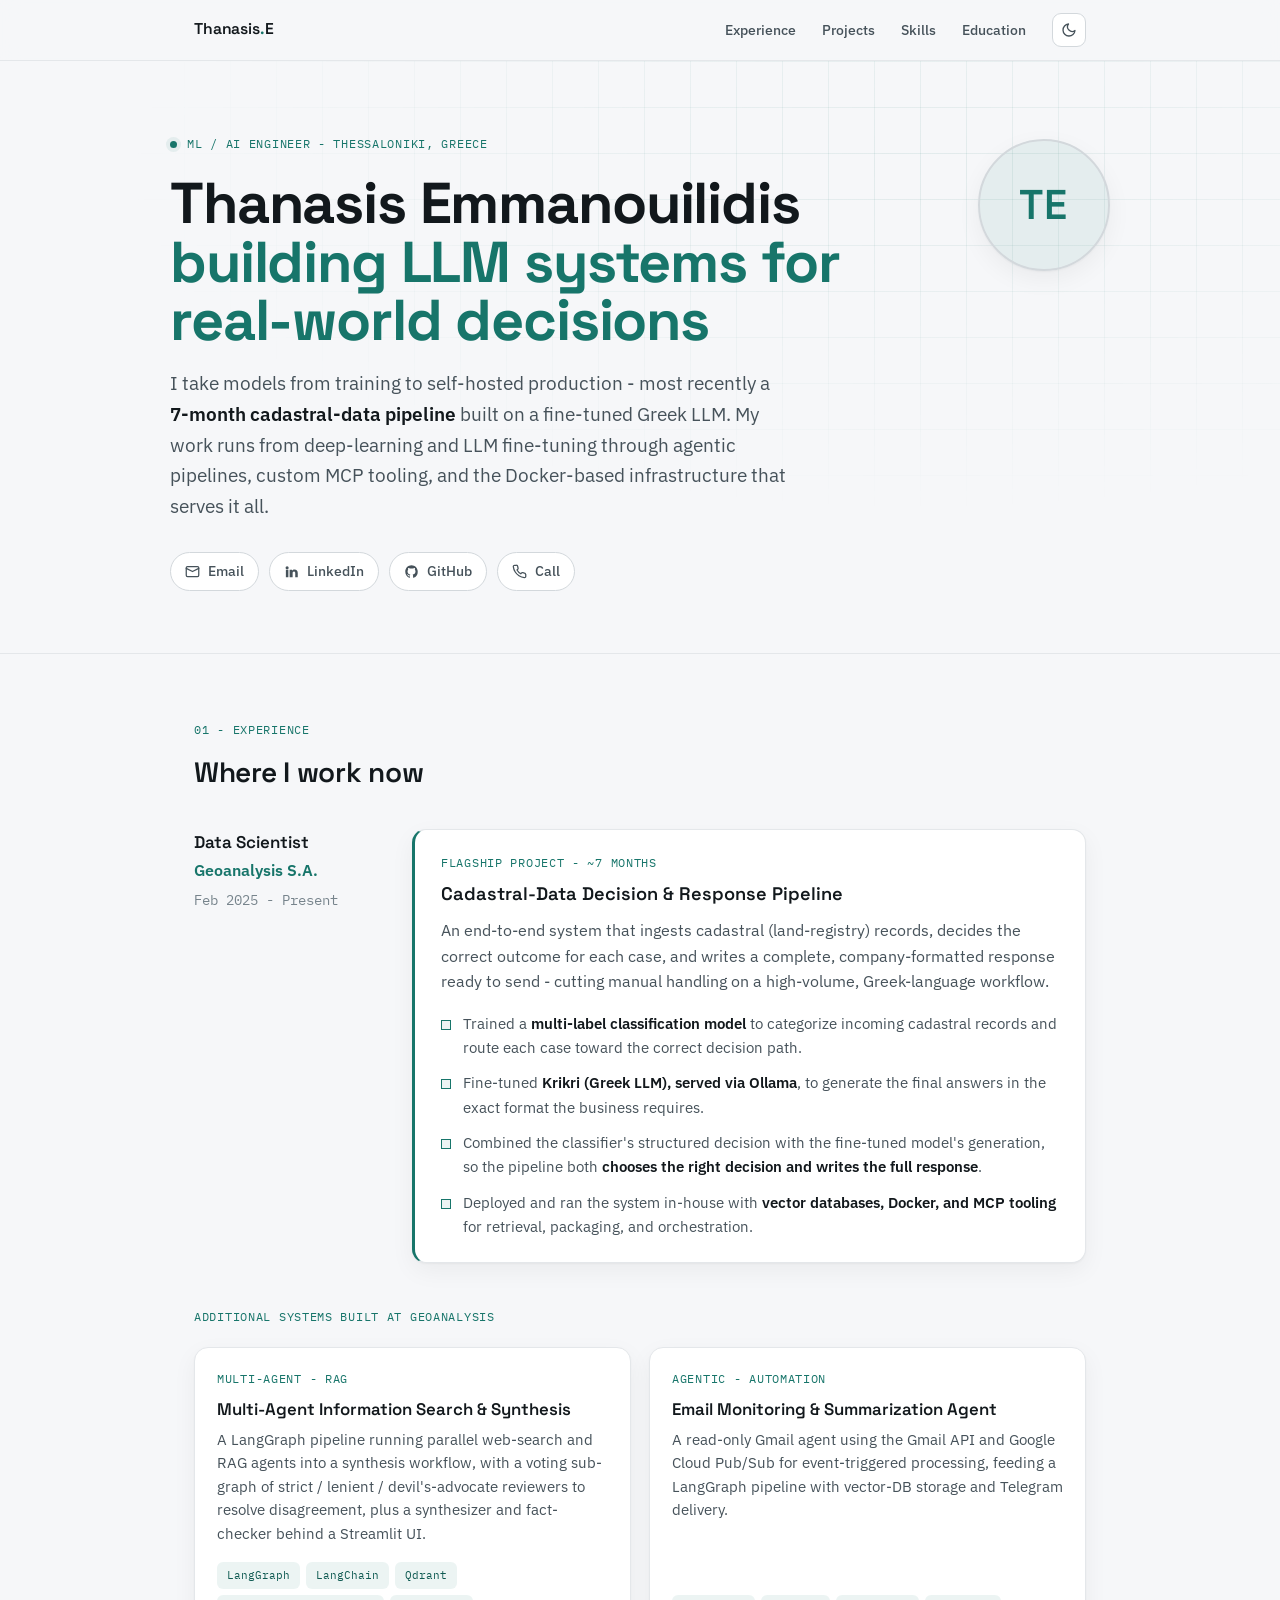
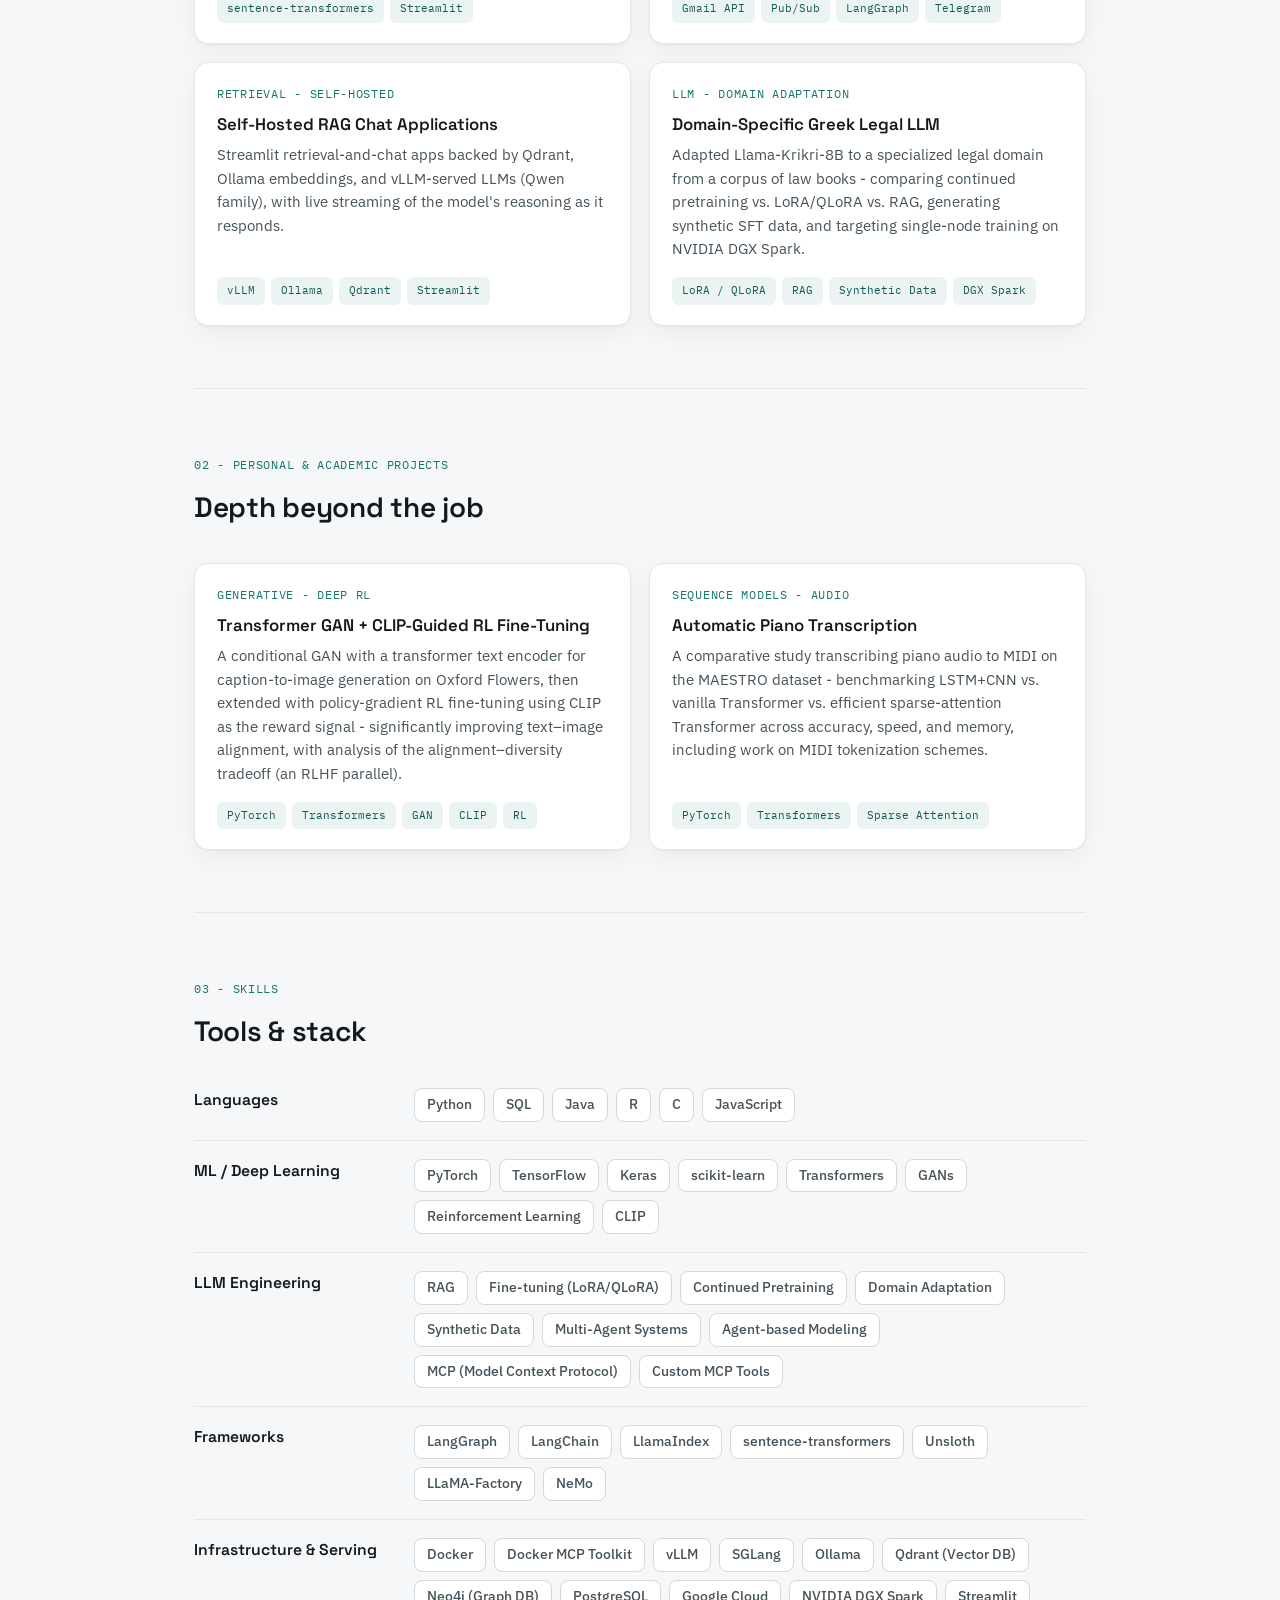
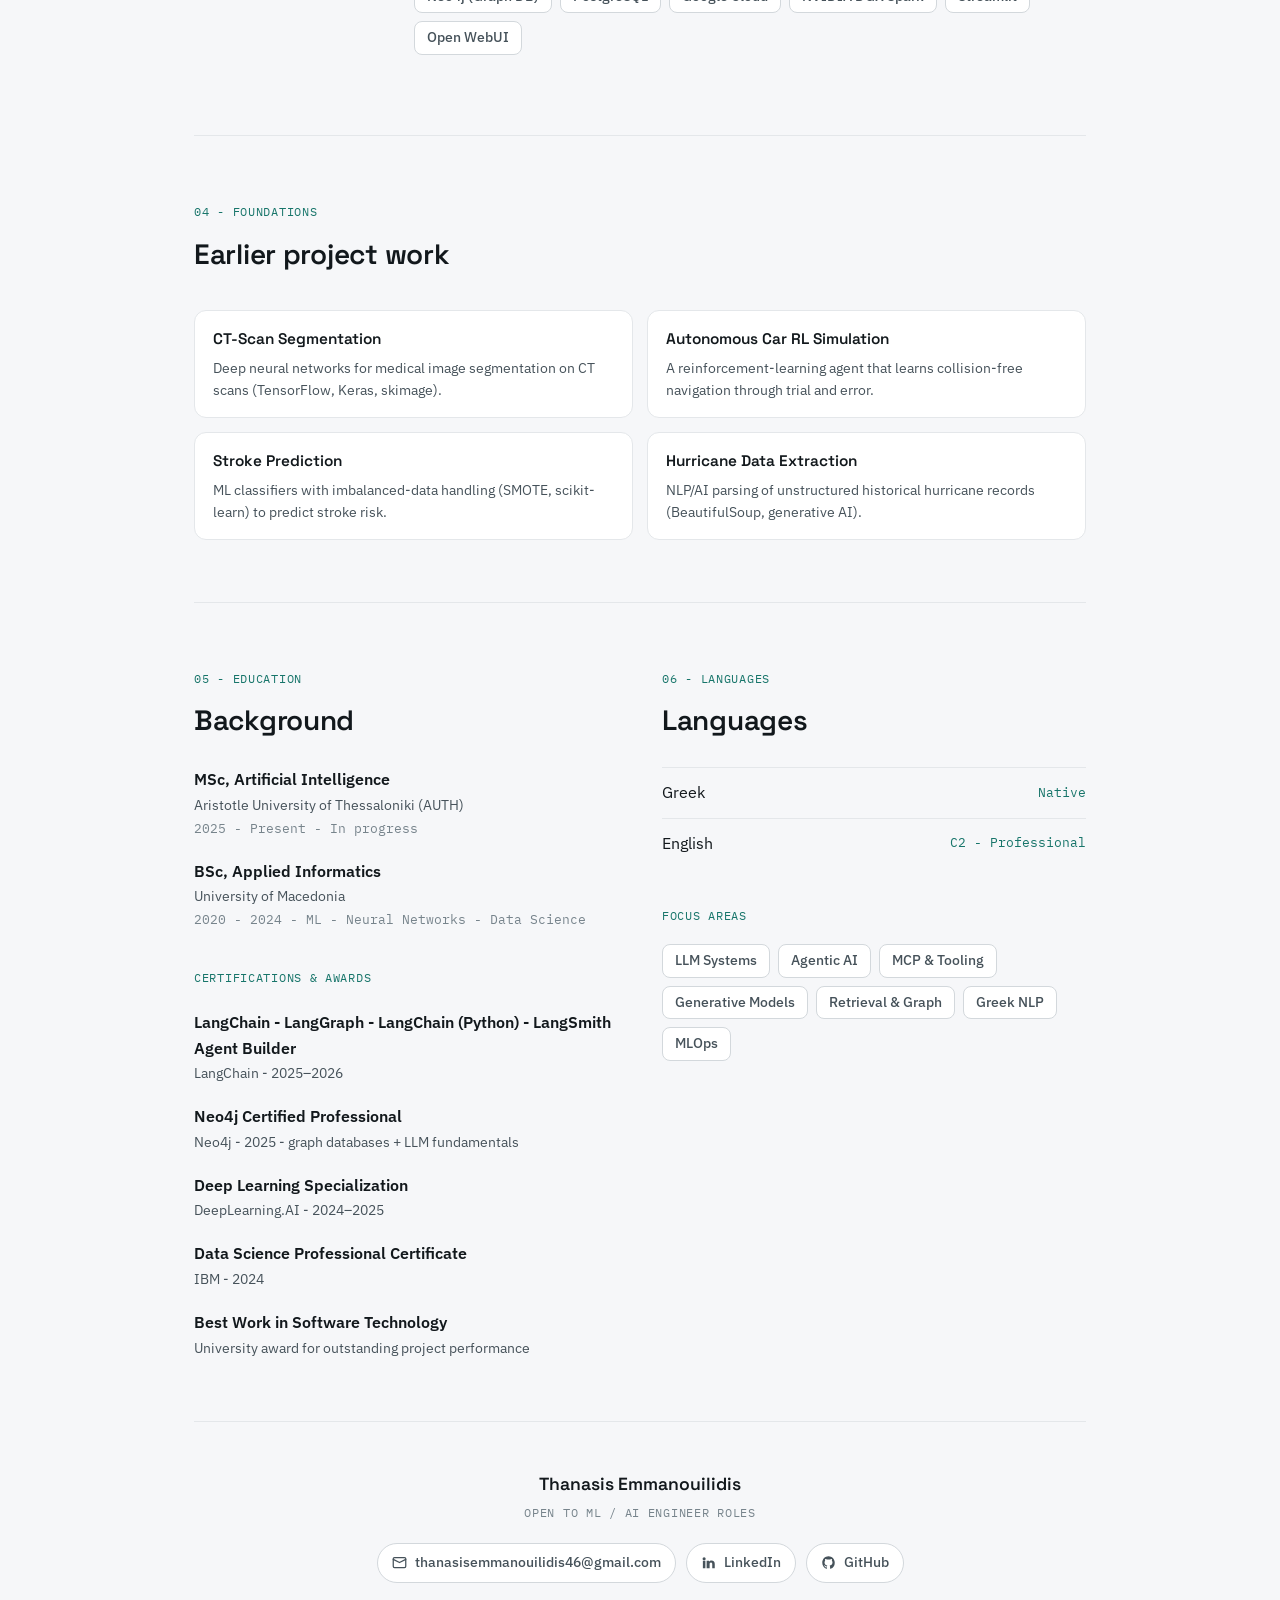
==== index.html @ 10e9cf09 "Add files via upload" ====
<!DOCTYPE html>
<html lang="en">
<head>
<meta charset="UTF-8" />
<meta name="viewport" content="width=device-width, initial-scale=1.0" />
<title>Thanasis Emmanouilidis - ML / AI Engineer</title>
<meta name="description" content="Thanasis Emmanouilidis - ML / AI Engineer specializing in LLM systems, multi-agent orchestration, and applied deep learning." />
<link rel="preconnect" href="https://fonts.googleapis.com" />
<link rel="preconnect" href="https://fonts.gstatic.com" crossorigin />
<link href="https://fonts.googleapis.com/css2?family=Space+Grotesk:wght@400;500;600;700&family=IBM+Plex+Sans:ital,wght@0,400;0,500;0,600;1,400&family=IBM+Plex+Mono:wght@400;500&display=swap" rel="stylesheet" />
<style>
  :root {
    --bg: #f6f7f9;
    --bg-panel: #ffffff;
    --grid-line: rgba(23, 117, 106, 0.09);
    --ink: #12181c;
    --ink-soft: #46525a;
    --ink-faint: #77848c;
    --accent: #17756a;
    --accent-strong: #0f5a52;
    --accent-wash: rgba(23, 117, 106, 0.08);
    --line: #e4e7ea;
    --line-strong: #d3d8dc;
    --shadow: 0 1px 2px rgba(18, 24, 28, 0.04), 0 8px 24px rgba(18, 24, 28, 0.05);
    --radius: 14px;
  }
  html[data-theme="dark"] {
    --bg: #0c1013;
    --bg-panel: #131a1f;
    --grid-line: rgba(66, 196, 179, 0.08);
    --ink: #eef2f3;
    --ink-soft: #aeb9bf;
    --ink-faint: #75838a;
    --accent: #3fc2b1;
    --accent-strong: #62d4c4;
    --accent-wash: rgba(63, 194, 177, 0.10);
    --line: #222c33;
    --line-strong: #2c3840;
    --shadow: 0 1px 2px rgba(0,0,0,0.3), 0 12px 30px rgba(0,0,0,0.35);
  }

  * { box-sizing: border-box; }
  html { scroll-behavior: smooth; }
  @media (prefers-reduced-motion: reduce) {
    html { scroll-behavior: auto; }
    * { animation: none !important; transition: none !important; }
  }

  body {
    margin: 0;
    background: var(--bg);
    color: var(--ink);
    font-family: "IBM Plex Sans", system-ui, sans-serif;
    font-size: 16px;
    line-height: 1.6;
    -webkit-font-smoothing: antialiased;
    transition: background 0.35s ease, color 0.35s ease;
  }

  .wrap { max-width: 940px; margin: 0 auto; padding: 0 24px; }

  a { color: var(--accent); text-decoration: none; }
  a:hover { color: var(--accent-strong); }

  .mono {
    font-family: "IBM Plex Mono", ui-monospace, monospace;
    font-size: 0.74rem;
    letter-spacing: 0.06em;
    text-transform: uppercase;
    color: var(--accent);
  }

  /* ---------- Nav ---------- */
  nav {
    position: sticky; top: 0; z-index: 50;
    backdrop-filter: blur(10px);
    background: color-mix(in srgb, var(--bg) 82%, transparent);
    border-bottom: 1px solid var(--line);
  }
  .nav-inner { display: flex; align-items: center; justify-content: space-between; height: 60px; }
  .nav-name { font-family: "Space Grotesk", sans-serif; font-weight: 600; font-size: 0.98rem; letter-spacing: -0.01em; }
  .nav-name span { color: var(--accent); }
  .nav-links { display: flex; align-items: center; gap: 26px; }
  .nav-links a {
    color: var(--ink-soft); font-size: 0.86rem; font-weight: 500;
    position: relative; transition: color 0.2s;
  }
  .nav-links a:hover { color: var(--ink); }
  @media (max-width: 720px) { .nav-links a:not(.theme-toggle) { display: none; } }

  .theme-toggle {
    display: inline-flex; align-items: center; justify-content: center;
    width: 34px; height: 34px; border-radius: 9px;
    border: 1px solid var(--line-strong); background: var(--bg-panel);
    cursor: pointer; color: var(--ink-soft); padding: 0;
    transition: border-color 0.2s, color 0.2s;
  }
  .theme-toggle:hover { color: var(--accent); border-color: var(--accent); }
  .theme-toggle svg { width: 16px; height: 16px; }
  html[data-theme="dark"] .icon-moon { display: none; }
  html:not([data-theme="dark"]) .icon-sun { display: none; }

  /* ---------- Hero ---------- */
  header.hero {
    position: relative; overflow: hidden;
    border-bottom: 1px solid var(--line);
  }
  header.hero::before {
    content: ""; position: absolute; inset: 0;
    background-image:
      linear-gradient(var(--grid-line) 1px, transparent 1px),
      linear-gradient(90deg, var(--grid-line) 1px, transparent 1px);
    background-size: 46px 46px;
    -webkit-mask-image: radial-gradient(ellipse 80% 75% at 72% 18%, #000 0%, transparent 78%);
    mask-image: radial-gradient(ellipse 80% 75% at 72% 18%, #000 0%, transparent 78%);
    pointer-events: none;
  }
  /* highlighted "parcel" */
  header.hero::after {
    content: ""; position: absolute;
    top: 40px; right: 8%; width: 92px; height: 92px;
    border: 1.5px solid var(--accent);
    background: var(--accent-wash);
    opacity: 0.5;
    transform: rotate(0deg);
    pointer-events: none;
    display: none;
  }
  @media (min-width: 720px) { header.hero::after { display: none; } }

  .hero-inner { position: relative; padding: 74px 0 62px; display: flex; gap: 44px; align-items: flex-start; justify-content: space-between; }
  .hero-main { flex: 1; min-width: 0; }
  .avatar {
    flex: none; position: relative; width: 132px; height: 132px;
    border-radius: 50%; overflow: hidden; margin-top: 4px;
    border: 2px solid var(--line-strong); box-shadow: var(--shadow);
    background: var(--accent-wash);
  }
  .avatar img { position: absolute; inset: 0; width: 100%; height: 100%; object-fit: cover; display: block; }
  .avatar-fallback {
    position: absolute; inset: 0; display: flex; align-items: center; justify-content: center;
    font-family: "Space Grotesk", sans-serif; font-weight: 600; font-size: 2.6rem;
    color: var(--accent); letter-spacing: 0.03em;
  }
  @media (max-width: 640px) {
    .hero-inner { flex-direction: column-reverse; align-items: flex-start; gap: 26px; }
    .avatar { width: 104px; height: 104px; }
    .avatar-fallback { font-size: 2rem; }
  }
  .hero-eyebrow { display: flex; align-items: center; gap: 10px; margin-bottom: 20px; }
  .hero-eyebrow .dot { width: 7px; height: 7px; border-radius: 50%; background: var(--accent); box-shadow: 0 0 0 4px var(--accent-wash); }
  h1 {
    font-family: "Space Grotesk", sans-serif;
    font-size: clamp(2.3rem, 6vw, 3.6rem);
    line-height: 1.02; letter-spacing: -0.02em; font-weight: 700;
    margin: 0 0 18px;
  }
  h1 .role { display: block; color: var(--accent); }
  .lede {
    font-size: clamp(1.02rem, 2.4vw, 1.2rem);
    color: var(--ink-soft); max-width: 620px; margin: 0 0 30px;
  }
  .lede strong { color: var(--ink); font-weight: 600; }

  .contact-row { display: flex; flex-wrap: wrap; gap: 10px; }
  .chip {
    display: inline-flex; align-items: center; gap: 8px;
    padding: 8px 14px; border-radius: 999px;
    border: 1px solid var(--line-strong); background: var(--bg-panel);
    font-size: 0.85rem; color: var(--ink-soft); font-weight: 500;
    transition: border-color 0.2s, color 0.2s, transform 0.2s;
  }
  .chip:hover { color: var(--accent); border-color: var(--accent); transform: translateY(-1px); }
  .chip svg { width: 15px; height: 15px; flex: none; }

  /* ---------- Sections ---------- */
  section { padding: 62px 0; border-bottom: 1px solid var(--line); }
  .sec-head { margin-bottom: 34px; }
  .sec-head h2 {
    font-family: "Space Grotesk", sans-serif;
    font-size: clamp(1.4rem, 3vw, 1.75rem);
    letter-spacing: -0.01em; font-weight: 600; margin: 8px 0 0;
  }

  /* ---------- Experience ---------- */
  .exp { display: grid; grid-template-columns: 190px 1fr; gap: 28px; }
  @media (max-width: 720px) { .exp { grid-template-columns: 1fr; gap: 14px; } }
  .exp-meta .role-title { font-family: "Space Grotesk", sans-serif; font-weight: 600; font-size: 1.06rem; }
  .exp-meta .company { color: var(--accent); font-weight: 600; margin-top: 2px; }
  .exp-meta .period { color: var(--ink-faint); font-size: 0.85rem; margin-top: 6px; font-family: "IBM Plex Mono", monospace; }

  .flagship {
    background: var(--bg-panel); border: 1px solid var(--line);
    border-left: 3px solid var(--accent);
    border-radius: var(--radius); padding: 24px 26px; box-shadow: var(--shadow);
  }
  .flagship .fp-label { margin-bottom: 6px; }
  .flagship h3 { font-family: "Space Grotesk", sans-serif; font-size: 1.14rem; font-weight: 600; margin: 0 0 10px; }
  .flagship p.summary { color: var(--ink-soft); margin: 0 0 16px; }
  ul.clean { list-style: none; margin: 0; padding: 0; display: grid; gap: 11px; }
  ul.clean li { position: relative; padding-left: 22px; color: var(--ink-soft); font-size: 0.95rem; }
  ul.clean li::before {
    content: ""; position: absolute; left: 0; top: 9px;
    width: 8px; height: 8px; border: 1.5px solid var(--accent);
    background: var(--accent-wash);
  }
  ul.clean li strong { color: var(--ink); font-weight: 600; }

  /* ---------- Projects ---------- */
  .proj-grid { display: grid; grid-template-columns: repeat(2, 1fr); gap: 18px; }
  @media (max-width: 720px) { .proj-grid { grid-template-columns: 1fr; } }
  .card {
    background: var(--bg-panel); border: 1px solid var(--line);
    border-radius: var(--radius); padding: 22px 22px 20px;
    display: flex; flex-direction: column; box-shadow: var(--shadow);
    transition: transform 0.22s ease, border-color 0.22s ease;
  }
  .card:hover { transform: translateY(-3px); border-color: var(--accent); }
  .card h3 { font-family: "Space Grotesk", sans-serif; font-size: 1.05rem; font-weight: 600; margin: 10px 0 8px; line-height: 1.25; }
  .card p { color: var(--ink-soft); font-size: 0.92rem; margin: 0 0 16px; flex: 1; }
  .tags { display: flex; flex-wrap: wrap; gap: 6px; }
  .tag {
    font-family: "IBM Plex Mono", monospace; font-size: 0.7rem;
    padding: 4px 9px; border-radius: 6px;
    background: var(--accent-wash); color: var(--accent-strong);
    border: 1px solid transparent;
  }
  html[data-theme="dark"] .tag { color: var(--accent); }

  /* ---------- Skills ---------- */
  .skill-group { display: grid; grid-template-columns: 200px 1fr; gap: 20px; padding: 18px 0; border-top: 1px solid var(--line); }
  .skill-group:first-child { border-top: none; padding-top: 0; }
  @media (max-width: 620px) { .skill-group { grid-template-columns: 1fr; gap: 10px; } }
  .skill-group .g-name { font-family: "Space Grotesk", sans-serif; font-weight: 600; font-size: 0.98rem; }
  .skill-list { display: flex; flex-wrap: wrap; gap: 8px; }
  .skill {
    font-size: 0.85rem; padding: 5px 12px; border-radius: 8px;
    border: 1px solid var(--line-strong); color: var(--ink-soft);
    background: var(--bg-panel); font-weight: 500;
    transition: border-color 0.2s, color 0.2s;
  }
  .skill:hover { color: var(--accent); border-color: var(--accent); }

  /* ---------- Foundational (compact) ---------- */
  .mini-grid { display: grid; grid-template-columns: repeat(2, 1fr); gap: 14px; }
  @media (max-width: 620px) { .mini-grid { grid-template-columns: 1fr; } }
  .mini {
    padding: 16px 18px; border: 1px solid var(--line); border-radius: 12px;
    background: var(--bg-panel);
  }
  .mini h4 { font-family: "Space Grotesk", sans-serif; font-size: 0.96rem; font-weight: 600; margin: 0 0 5px; }
  .mini p { color: var(--ink-soft); font-size: 0.86rem; margin: 0; }

  /* ---------- Two-col bottom ---------- */
  .two-col { display: grid; grid-template-columns: 1fr 1fr; gap: 44px; }
  @media (max-width: 720px) { .two-col { grid-template-columns: 1fr; gap: 40px; } }
  .stack-item { margin-bottom: 20px; }
  .stack-item:last-child { margin-bottom: 0; }
  .stack-item .t { font-weight: 600; color: var(--ink); }
  .stack-item .s { color: var(--ink-soft); font-size: 0.9rem; }
  .stack-item .d { color: var(--ink-faint); font-size: 0.82rem; font-family: "IBM Plex Mono", monospace; margin-top: 2px; }

  .lang-bar { display: flex; align-items: center; justify-content: space-between; padding: 12px 0; border-top: 1px solid var(--line); }
  .lang-bar:first-child { border-top: none; }
  .lang-bar .lv { font-family: "IBM Plex Mono", monospace; font-size: 0.8rem; color: var(--accent); }

  /* ---------- Footer ---------- */
  footer { padding: 48px 0 60px; text-align: center; }
  footer .foot-name { font-family: "Space Grotesk", sans-serif; font-weight: 600; font-size: 1.1rem; margin-bottom: 6px; }
  footer p { color: var(--ink-faint); font-size: 0.85rem; margin: 0 0 20px; }
  footer .contact-row { justify-content: center; }

  /* reveal */
  .reveal { opacity: 0; transform: translateY(16px); transition: opacity 0.6s ease, transform 0.6s ease; }
  .reveal.in { opacity: 1; transform: none; }

  :focus-visible { outline: 2px solid var(--accent); outline-offset: 3px; border-radius: 4px; }
</style>
</head>
<body>

<nav>
  <div class="wrap nav-inner">
    <div class="nav-name">Thanasis<span>.</span>E</div>
    <div class="nav-links">
      <a href="#experience">Experience</a>
      <a href="#projects">Projects</a>
      <a href="#skills">Skills</a>
      <a href="#education">Education</a>
      <button class="theme-toggle" id="themeToggle" aria-label="Toggle color theme">
        <svg class="icon-moon" viewBox="0 0 24 24" fill="none" stroke="currentColor" stroke-width="2" stroke-linecap="round" stroke-linejoin="round"><path d="M21 12.79A9 9 0 1 1 11.21 3 7 7 0 0 0 21 12.79z"/></svg>
        <svg class="icon-sun" viewBox="0 0 24 24" fill="none" stroke="currentColor" stroke-width="2" stroke-linecap="round" stroke-linejoin="round"><circle cx="12" cy="12" r="4"/><path d="M12 2v2M12 20v2M4.9 4.9l1.4 1.4M17.7 17.7l1.4 1.4M2 12h2M20 12h2M4.9 19.1l1.4-1.4M17.7 6.3l1.4-1.4"/></svg>
      </button>
    </div>
  </div>
</nav>

<header class="hero">
  <div class="wrap hero-inner">
    <div class="hero-main">
    <div class="hero-eyebrow">
      <span class="dot"></span>
      <span class="mono">ML / AI Engineer - Thessaloniki, Greece</span>
    </div>
    <h1>Thanasis Emmanouilidis<span class="role">building LLM systems for real-world decisions</span></h1>
    <p class="lede">I take models from training to self-hosted production - most recently a <strong>7-month cadastral-data pipeline</strong> built on a fine-tuned Greek LLM. My work runs from deep-learning and LLM fine-tuning through agentic pipelines, custom MCP tooling, and the Docker-based infrastructure that serves it all.</p>
    <div class="contact-row">
      <a class="chip" href="mailto:thanasisemmanouilidis46@gmail.com">
        <svg viewBox="0 0 24 24" fill="none" stroke="currentColor" stroke-width="2" stroke-linecap="round" stroke-linejoin="round"><rect x="2" y="4" width="20" height="16" rx="2"/><path d="m22 7-10 5L2 7"/></svg>
        Email
      </a>
      <a class="chip" href="https://www.linkedin.com/in/thanasis-emmanouilidis-7b6139223/" target="_blank" rel="noopener">
        <svg viewBox="0 0 24 24" fill="currentColor"><path d="M4.98 3.5a2.5 2.5 0 1 0 0 5 2.5 2.5 0 0 0 0-5zM3 9h4v12H3zM9 9h3.8v1.7h.05c.53-1 1.83-2.05 3.77-2.05C20.4 8.65 22 10.9 22 14.35V21h-4v-5.9c0-1.4-.03-3.2-1.95-3.2-1.95 0-2.25 1.52-2.25 3.1V21H9z"/></svg>
        LinkedIn
      </a>
      <a class="chip" href="https://github.com/withan46" target="_blank" rel="noopener">
        <svg viewBox="0 0 24 24" fill="currentColor"><path d="M12 2C6.48 2 2 6.58 2 12.25c0 4.53 2.87 8.37 6.84 9.73.5.1.68-.22.68-.49v-1.7c-2.78.62-3.37-1.37-3.37-1.37-.45-1.19-1.11-1.5-1.11-1.5-.91-.64.07-.62.07-.62 1 .07 1.53 1.06 1.53 1.06.9 1.57 2.35 1.12 2.92.86.09-.67.35-1.12.63-1.38-2.22-.26-4.55-1.14-4.55-5.07 0-1.12.39-2.03 1.03-2.75-.1-.26-.45-1.3.1-2.71 0 0 .84-.28 2.75 1.05a9.34 9.34 0 0 1 5 0c1.91-1.33 2.75-1.05 2.75-1.05.55 1.41.2 2.45.1 2.71.64.72 1.03 1.63 1.03 2.75 0 3.94-2.34 4.81-4.57 5.06.36.32.68.94.68 1.9v2.82c0 .27.18.6.69.49A10.26 10.26 0 0 0 22 12.25C22 6.58 17.52 2 12 2z"/></svg>
        GitHub
      </a>
      <a class="chip" href="tel:+306995415055">
        <svg viewBox="0 0 24 24" fill="none" stroke="currentColor" stroke-width="2" stroke-linecap="round" stroke-linejoin="round"><path d="M22 16.9v3a2 2 0 0 1-2.2 2 19.8 19.8 0 0 1-8.6-3.1 19.5 19.5 0 0 1-6-6 19.8 19.8 0 0 1-3.1-8.7A2 2 0 0 1 4.1 2h3a2 2 0 0 1 2 1.7c.1.9.3 1.8.6 2.6a2 2 0 0 1-.5 2.1L8 9.6a16 16 0 0 0 6 6l1.2-1.2a2 2 0 0 1 2.1-.5c.8.3 1.7.5 2.6.6a2 2 0 0 1 1.7 2z"/></svg>
        Call
      </a>
    </div>
    </div>

    <div class="avatar">
      <span class="avatar-fallback">TE</span>
      <!-- Upload your photo to the repo as "profile.jpg" (same folder as index.html) -->
      <img src="profile.jpg" alt="Thanasis Emmanouilidis" onerror="this.style.display='none'">
    </div>
  </div>
</header>

<main class="wrap">

  <!-- EXPERIENCE -->
  <section id="experience">
    <div class="sec-head reveal">
      <span class="mono">01 - Experience</span>
      <h2>Where I work now</h2>
    </div>
    <div class="exp reveal">
      <div class="exp-meta">
        <div class="role-title">Data Scientist</div>
        <div class="company">Geoanalysis S.A.</div>
        <div class="period">Feb 2025 - Present</div>
      </div>
      <div class="flagship">
        <div class="fp-label mono">Flagship project - ~7 months</div>
        <h3>Cadastral-Data Decision & Response Pipeline</h3>
        <p class="summary">An end-to-end system that ingests cadastral (land-registry) records, decides the correct outcome for each case, and writes a complete, company-formatted response ready to send - cutting manual handling on a high-volume, Greek-language workflow.</p>
        <ul class="clean">
          <li>Trained a <strong>multi-label classification model</strong> to categorize incoming cadastral records and route each case toward the correct decision path.</li>
          <li>Fine-tuned <strong>Krikri (Greek LLM), served via Ollama</strong>, to generate the final answers in the exact format the business requires.</li>
          <li>Combined the classifier's structured decision with the fine-tuned model's generation, so the pipeline both <strong>chooses the right decision and writes the full response</strong>.</li>
          <li>Deployed and ran the system in-house with <strong>vector databases, Docker, and MCP tooling</strong> for retrieval, packaging, and orchestration.</li>
        </ul>
      </div>
    </div>

    <div class="reveal" style="margin-top:40px;">
      <span class="mono">Additional systems built at Geoanalysis</span>
      <div class="proj-grid" style="margin-top:18px;">
        <article class="card">
          <span class="mono">Multi-Agent - RAG</span>
          <h3>Multi-Agent Information Search & Synthesis</h3>
          <p>A LangGraph pipeline running parallel web-search and RAG agents into a synthesis workflow, with a voting sub-graph of strict / lenient / devil's-advocate reviewers to resolve disagreement, plus a synthesizer and fact-checker behind a Streamlit UI.</p>
          <div class="tags"><span class="tag">LangGraph</span><span class="tag">LangChain</span><span class="tag">Qdrant</span><span class="tag">sentence-transformers</span><span class="tag">Streamlit</span></div>
        </article>

        <article class="card">
          <span class="mono">Agentic - Automation</span>
          <h3>Email Monitoring & Summarization Agent</h3>
          <p>A read-only Gmail agent using the Gmail API and Google Cloud Pub/Sub for event-triggered processing, feeding a LangGraph pipeline with vector-DB storage and Telegram delivery.</p>
          <div class="tags"><span class="tag">Gmail API</span><span class="tag">Pub/Sub</span><span class="tag">LangGraph</span><span class="tag">Telegram</span></div>
        </article>

        <article class="card">
          <span class="mono">Retrieval - Self-Hosted</span>
          <h3>Self-Hosted RAG Chat Applications</h3>
          <p>Streamlit retrieval-and-chat apps backed by Qdrant, Ollama embeddings, and vLLM-served LLMs (Qwen family), with live streaming of the model's reasoning as it responds.</p>
          <div class="tags"><span class="tag">vLLM</span><span class="tag">Ollama</span><span class="tag">Qdrant</span><span class="tag">Streamlit</span></div>
        </article>

        <article class="card reveal">
        <span class="mono">LLM - Domain Adaptation</span>
        <h3>Domain-Specific Greek Legal LLM</h3>
        <p>Adapted Llama-Krikri-8B to a specialized legal domain from a corpus of law books - comparing continued pretraining vs. LoRA/QLoRA vs. RAG, generating synthetic SFT data, and targeting single-node training on NVIDIA DGX Spark.</p>
        <div class="tags"><span class="tag">LoRA / QLoRA</span><span class="tag">RAG</span><span class="tag">Synthetic Data</span><span class="tag">DGX Spark</span></div>
      </article>

      </div>
    </div>
  </section>

  <!-- PROJECTS -->
  <section id="projects">
    <div class="sec-head reveal">
      <span class="mono">02 - Personal &amp; Academic Projects</span>
      <h2>Depth beyond the job</h2>
    </div>
    <div class="proj-grid">
      <article class="card reveal">
        <span class="mono">Generative - Deep RL</span>
        <h3>Transformer GAN + CLIP-Guided RL Fine-Tuning</h3>
        <p>A conditional GAN with a transformer text encoder for caption-to-image generation on Oxford Flowers, then extended with policy-gradient RL fine-tuning using CLIP as the reward signal - significantly improving text–image alignment, with analysis of the alignment–diversity tradeoff (an RLHF parallel).</p>
        <div class="tags"><span class="tag">PyTorch</span><span class="tag">Transformers</span><span class="tag">GAN</span><span class="tag">CLIP</span><span class="tag">RL</span></div>
      </article>

      <article class="card reveal">
        <span class="mono">Sequence Models - Audio</span>
        <h3>Automatic Piano Transcription</h3>
        <p>A comparative study transcribing piano audio to MIDI on the MAESTRO dataset - benchmarking LSTM+CNN vs. vanilla Transformer vs. efficient sparse-attention Transformer across accuracy, speed, and memory, including work on MIDI tokenization schemes.</p>
        <div class="tags"><span class="tag">PyTorch</span><span class="tag">Transformers</span><span class="tag">Sparse Attention</span></div>
      </article>

    </div>
  </section>

  <!-- SKILLS -->
  <section id="skills">
    <div class="sec-head reveal">
      <span class="mono">03 - Skills</span>
      <h2>Tools &amp; stack</h2>
    </div>
    <div class="reveal">
      <div class="skill-group">
        <div class="g-name">Languages</div>
        <div class="skill-list">
          <span class="skill">Python</span><span class="skill">SQL</span><span class="skill">Java</span><span class="skill">R</span><span class="skill">C</span><span class="skill">JavaScript</span>
        </div>
      </div>
      <div class="skill-group">
        <div class="g-name">ML / Deep Learning</div>
        <div class="skill-list">
          <span class="skill">PyTorch</span><span class="skill">TensorFlow</span><span class="skill">Keras</span><span class="skill">scikit-learn</span><span class="skill">Transformers</span><span class="skill">GANs</span><span class="skill">Reinforcement Learning</span><span class="skill">CLIP</span>
        </div>
      </div>
      <div class="skill-group">
        <div class="g-name">LLM Engineering</div>
        <div class="skill-list">
          <span class="skill">RAG</span><span class="skill">Fine-tuning (LoRA/QLoRA)</span><span class="skill">Continued Pretraining</span><span class="skill">Domain Adaptation</span><span class="skill">Synthetic Data</span><span class="skill">Multi-Agent Systems</span><span class="skill">Agent-based Modeling</span><span class="skill">MCP (Model Context Protocol)</span><span class="skill">Custom MCP Tools</span>
        </div>
      </div>
      <div class="skill-group">
        <div class="g-name">Frameworks</div>
        <div class="skill-list">
          <span class="skill">LangGraph</span><span class="skill">LangChain</span><span class="skill">LlamaIndex</span><span class="skill">sentence-transformers</span><span class="skill">Unsloth</span><span class="skill">LLaMA-Factory</span><span class="skill">NeMo</span>
        </div>
      </div>
      <div class="skill-group">
        <div class="g-name">Infrastructure &amp; Serving</div>
        <div class="skill-list">
          <span class="skill">Docker</span><span class="skill">Docker MCP Toolkit</span><span class="skill">vLLM</span><span class="skill">SGLang</span><span class="skill">Ollama</span><span class="skill">Qdrant (Vector DB)</span><span class="skill">Neo4j (Graph DB)</span><span class="skill">PostgreSQL</span><span class="skill">Google Cloud</span><span class="skill">NVIDIA DGX Spark</span><span class="skill">Streamlit</span><span class="skill">Open WebUI</span>
        </div>
      </div>
    </div>
  </section>

  <!-- FOUNDATIONS -->
  <section id="foundations">
    <div class="sec-head reveal">
      <span class="mono">04 - Foundations</span>
      <h2>Earlier project work</h2>
    </div>
    <div class="mini-grid reveal">
      <div class="mini">
        <h4>CT-Scan Segmentation</h4>
        <p>Deep neural networks for medical image segmentation on CT scans (TensorFlow, Keras, skimage).</p>
      </div>
      <div class="mini">
        <h4>Autonomous Car RL Simulation</h4>
        <p>A reinforcement-learning agent that learns collision-free navigation through trial and error.</p>
      </div>
      <div class="mini">
        <h4>Stroke Prediction</h4>
        <p>ML classifiers with imbalanced-data handling (SMOTE, scikit-learn) to predict stroke risk.</p>
      </div>
      <div class="mini">
        <h4>Hurricane Data Extraction</h4>
        <p>NLP/AI parsing of unstructured historical hurricane records (BeautifulSoup, generative AI).</p>
      </div>
    </div>
  </section>

  <!-- EDUCATION + CERTS + LANGUAGES -->
  <section id="education">
    <div class="two-col">
      <div class="reveal">
        <div class="sec-head" style="margin-bottom:24px;">
          <span class="mono">05 - Education</span>
          <h2>Background</h2>
        </div>
        <div class="stack-item">
          <div class="t">MSc, Artificial Intelligence</div>
          <div class="s">Aristotle University of Thessaloniki (AUTH)</div>
          <div class="d">2025 - Present - In progress</div>
        </div>
        <div class="stack-item">
          <div class="t">BSc, Applied Informatics</div>
          <div class="s">University of Macedonia</div>
          <div class="d">2020 - 2024 - ML - Neural Networks - Data Science</div>
        </div>

        <div class="sec-head" style="margin:34px 0 20px;">
          <span class="mono">Certifications &amp; Awards</span>
        </div>
        <div class="stack-item"><div class="t">LangChain - LangGraph - LangChain (Python) - LangSmith Agent Builder</div><div class="s">LangChain - 2025–2026</div></div>
        <div class="stack-item"><div class="t">Neo4j Certified Professional</div><div class="s">Neo4j - 2025 - graph databases + LLM fundamentals</div></div>
        <div class="stack-item"><div class="t">Deep Learning Specialization</div><div class="s">DeepLearning.AI - 2024–2025</div></div>
        <div class="stack-item"><div class="t">Data Science Professional Certificate</div><div class="s">IBM - 2024</div></div>
        <div class="stack-item"><div class="t">Best Work in Software Technology</div><div class="s">University award for outstanding project performance</div></div>
      </div>

      <div class="reveal">
        <div class="sec-head" style="margin-bottom:24px;">
          <span class="mono">06 - Languages</span>
          <h2>Languages</h2>
        </div>
        <div class="lang-bar"><span>Greek</span><span class="lv">Native</span></div>
        <div class="lang-bar"><span>English</span><span class="lv">C2 - Professional</span></div>

        <div class="sec-head" style="margin:34px 0 16px;">
          <span class="mono">Focus Areas</span>
        </div>
        <div class="skill-list">
          <span class="skill">LLM Systems</span><span class="skill">Agentic AI</span><span class="skill">MCP &amp; Tooling</span><span class="skill">Generative Models</span><span class="skill">Retrieval &amp; Graph</span><span class="skill">Greek NLP</span><span class="skill">MLOps</span>
        </div>
      </div>
    </div>
  </section>

</main>

<footer>
  <div class="wrap">
    <div class="foot-name">Thanasis Emmanouilidis</div>
    <p class="mono" style="color:var(--ink-faint);">Open to ML / AI engineer roles</p>
    <div class="contact-row">
      <a class="chip" href="mailto:thanasisemmanouilidis46@gmail.com">
        <svg viewBox="0 0 24 24" fill="none" stroke="currentColor" stroke-width="2" stroke-linecap="round" stroke-linejoin="round"><rect x="2" y="4" width="20" height="16" rx="2"/><path d="m22 7-10 5L2 7"/></svg>
        thanasisemmanouilidis46@gmail.com
      </a>
      <a class="chip" href="https://www.linkedin.com/in/thanasis-emmanouilidis-7b6139223/" target="_blank" rel="noopener">
        <svg viewBox="0 0 24 24" fill="currentColor"><path d="M4.98 3.5a2.5 2.5 0 1 0 0 5 2.5 2.5 0 0 0 0-5zM3 9h4v12H3zM9 9h3.8v1.7h.05c.53-1 1.83-2.05 3.77-2.05C20.4 8.65 22 10.9 22 14.35V21h-4v-5.9c0-1.4-.03-3.2-1.95-3.2-1.95 0-2.25 1.52-2.25 3.1V21H9z"/></svg>
        LinkedIn
      </a>
      <a class="chip" href="https://github.com/withan46" target="_blank" rel="noopener">
        <svg viewBox="0 0 24 24" fill="currentColor"><path d="M12 2C6.48 2 2 6.58 2 12.25c0 4.53 2.87 8.37 6.84 9.73.5.1.68-.22.68-.49v-1.7c-2.78.62-3.37-1.37-3.37-1.37-.45-1.19-1.11-1.5-1.11-1.5-.91-.64.07-.62.07-.62 1 .07 1.53 1.06 1.53 1.06.9 1.57 2.35 1.12 2.92.86.09-.67.35-1.12.63-1.38-2.22-.26-4.55-1.14-4.55-5.07 0-1.12.39-2.03 1.03-2.75-.1-.26-.45-1.3.1-2.71 0 0 .84-.28 2.75 1.05a9.34 9.34 0 0 1 5 0c1.91-1.33 2.75-1.05 2.75-1.05.55 1.41.2 2.45.1 2.71.64.72 1.03 1.63 1.03 2.75 0 3.94-2.34 4.81-4.57 5.06.36.32.68.94.68 1.9v2.82c0 .27.18.6.69.49A10.26 10.26 0 0 0 22 12.25C22 6.58 17.52 2 12 2z"/></svg>
        GitHub
      </a>
    </div>
  </div>
</footer>

<script>
  // Theme toggle (in-memory; defaults to system preference)
  (function () {
    var root = document.documentElement;
    var prefersDark = window.matchMedia && window.matchMedia("(prefers-color-scheme: dark)").matches;
    root.setAttribute("data-theme", prefersDark ? "dark" : "light");
    var btn = document.getElementById("themeToggle");
    btn.addEventListener("click", function () {
      var next = root.getAttribute("data-theme") === "dark" ? "light" : "dark";
      root.setAttribute("data-theme", next);
    });
  })();

  // Scroll reveal
  (function () {
    var els = document.querySelectorAll(".reveal");
    if (!("IntersectionObserver" in window)) {
      els.forEach(function (e) { e.classList.add("in"); });
      return;
    }
    var io = new IntersectionObserver(function (entries) {
      entries.forEach(function (en) {
        if (en.isIntersecting) { en.target.classList.add("in"); io.unobserve(en.target); }
      });
    }, { threshold: 0.12 });
    els.forEach(function (e) { io.observe(e); });
  })();
</script>

</body>
</html>
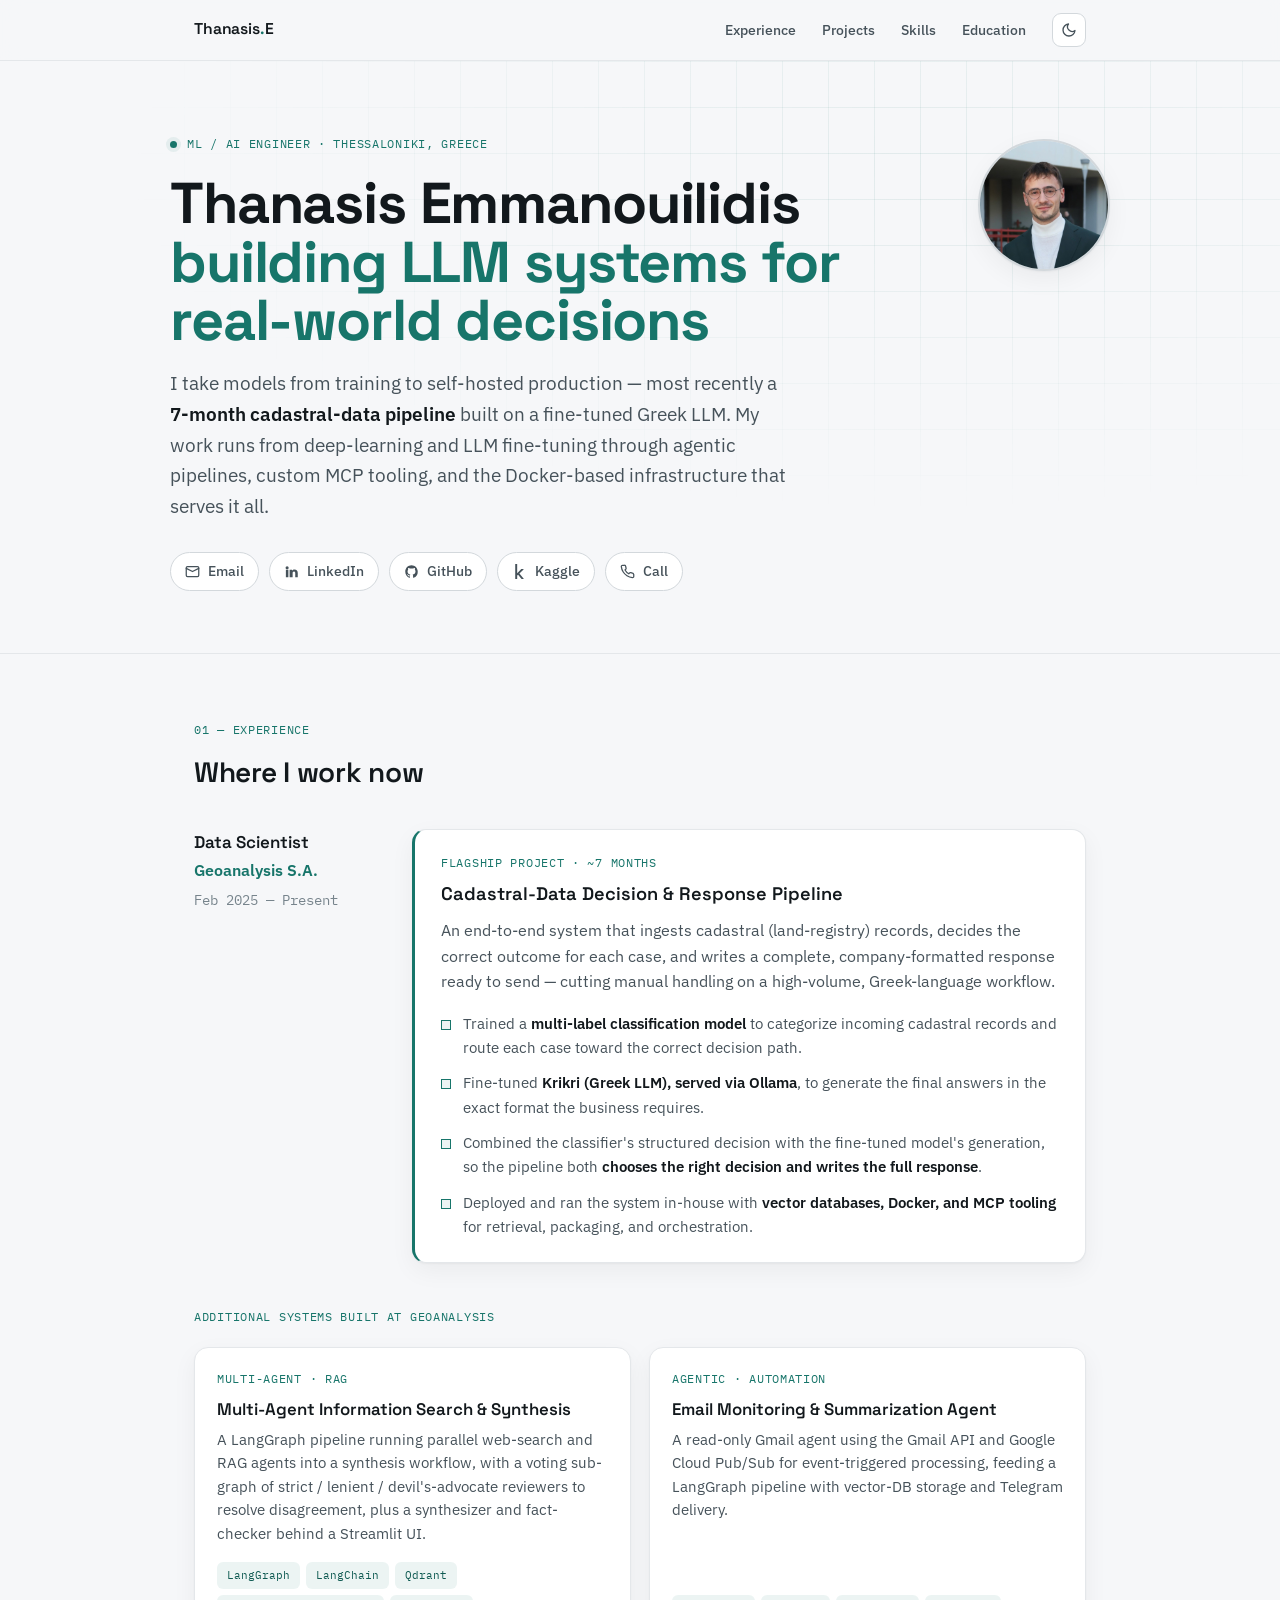
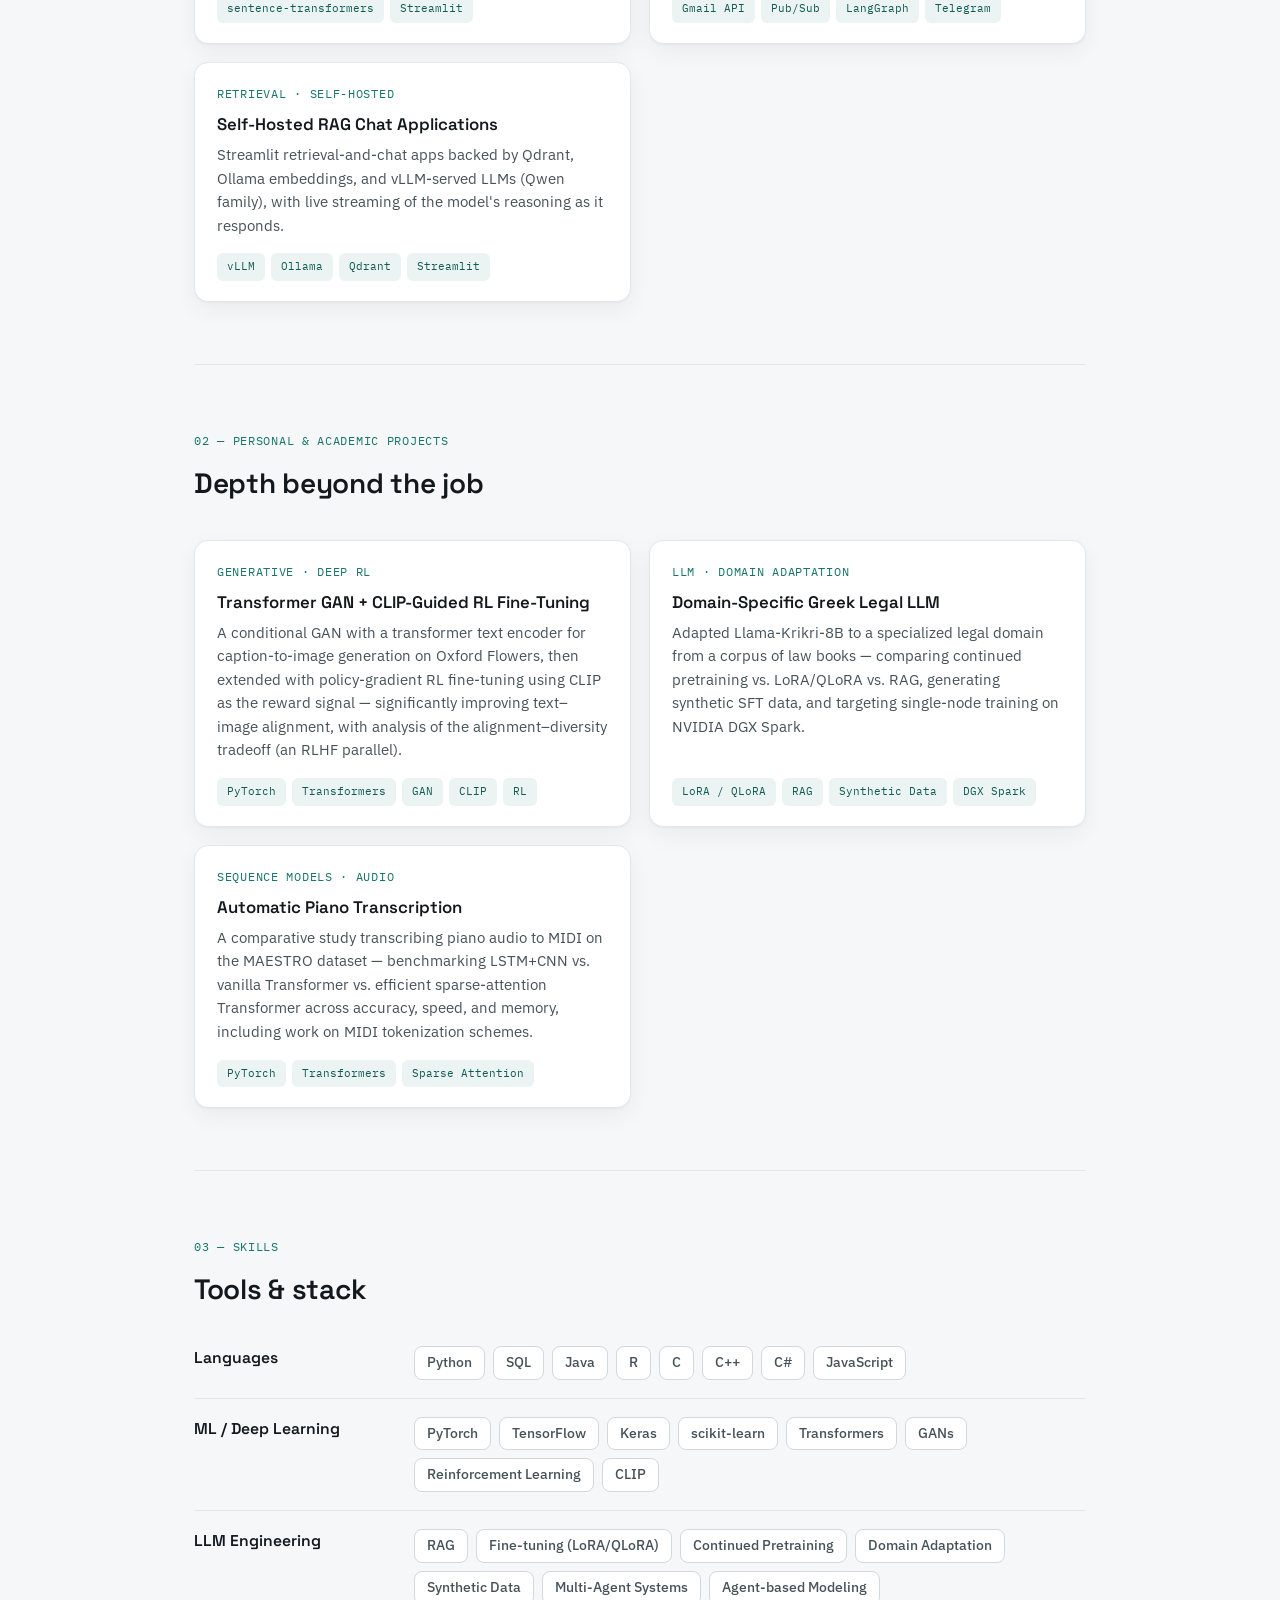
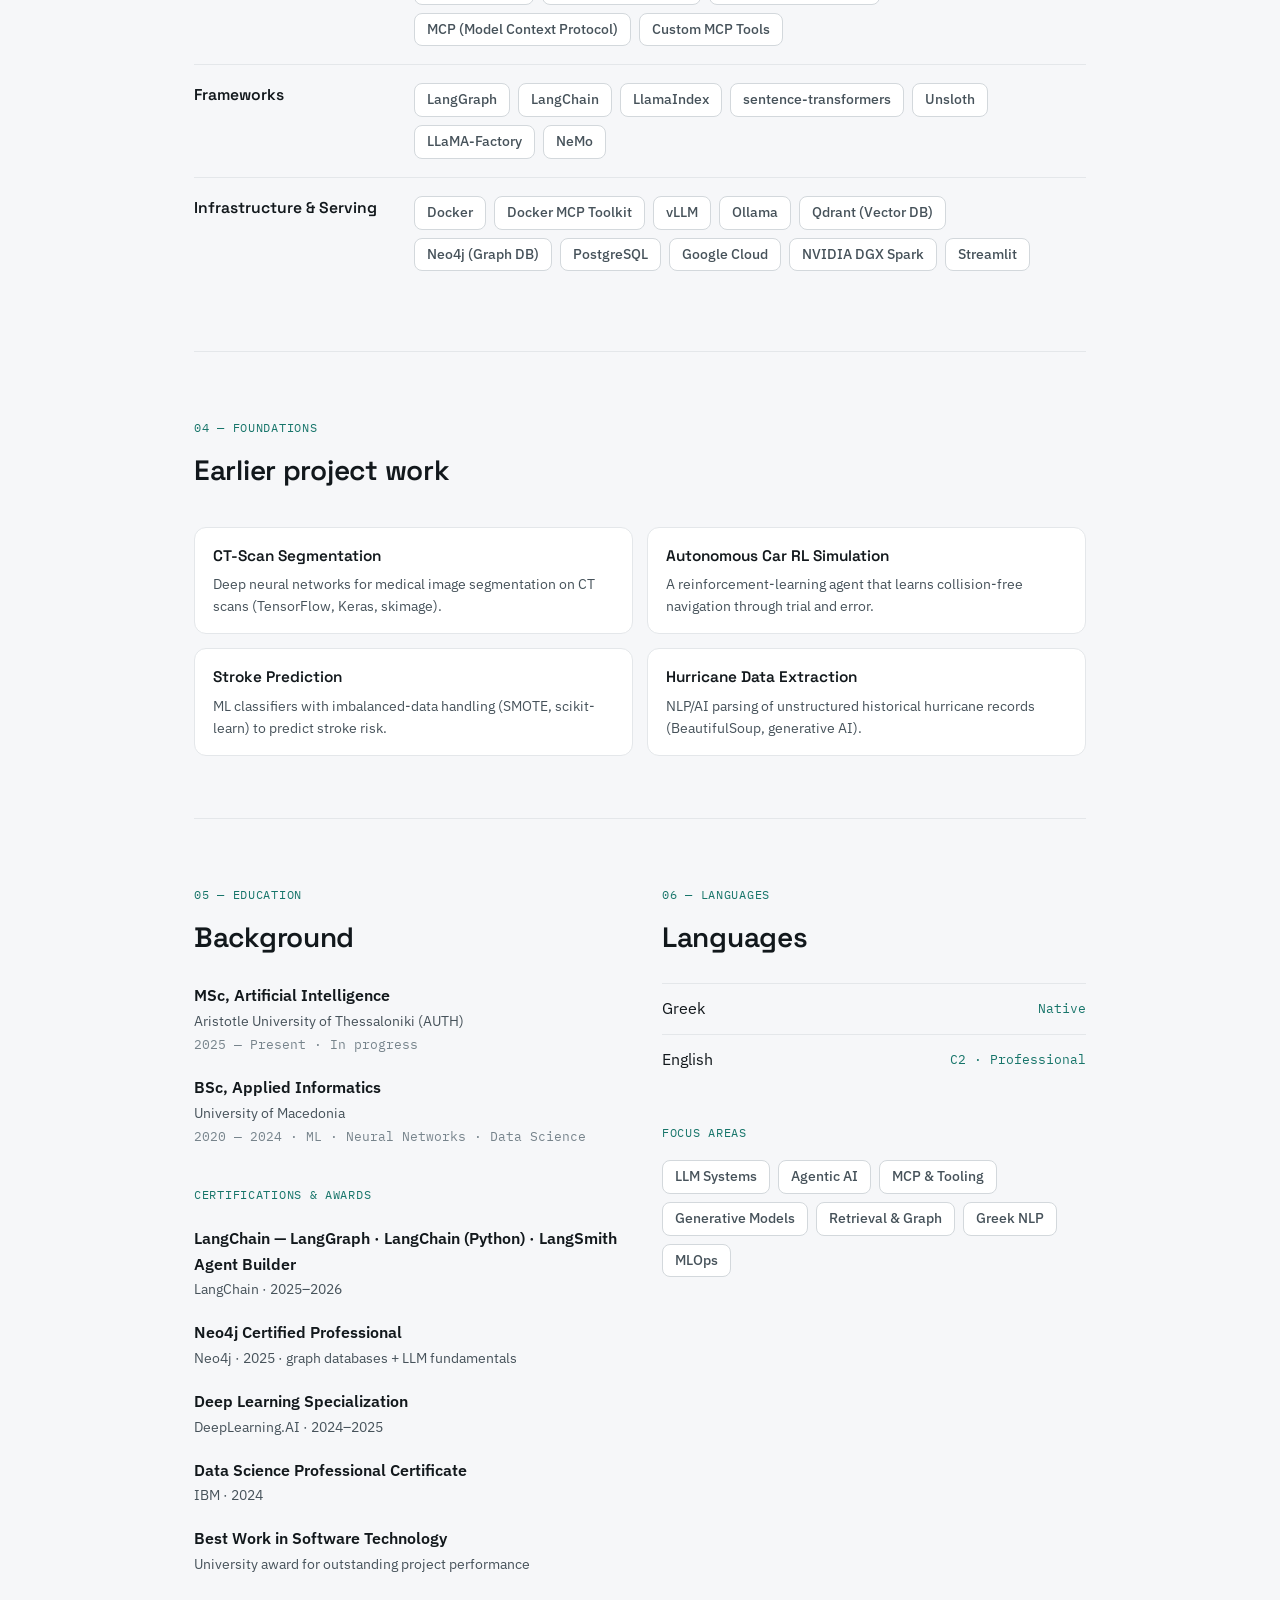
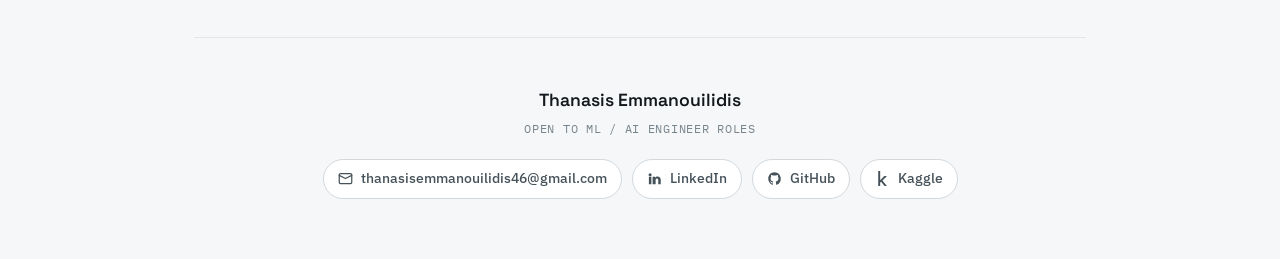
==== commit 027052f6: "Update HTML content (add kaggle)" ====
--- a/index.html
+++ b/index.html
@@ -3,8 +3,8 @@
 <head>
 <meta charset="UTF-8" />
 <meta name="viewport" content="width=device-width, initial-scale=1.0" />
-<title>Thanasis Emmanouilidis - ML / AI Engineer</title>
-<meta name="description" content="Thanasis Emmanouilidis - ML / AI Engineer specializing in LLM systems, multi-agent orchestration, and applied deep learning." />
+<title>Thanasis Emmanouilidis — ML / AI Engineer</title>
+<meta name="description" content="Thanasis Emmanouilidis — ML / AI Engineer specializing in LLM systems, multi-agent orchestration, and applied deep learning." />
 <link rel="preconnect" href="https://fonts.googleapis.com" />
 <link rel="preconnect" href="https://fonts.gstatic.com" crossorigin />
 <link href="https://fonts.googleapis.com/css2?family=Space+Grotesk:wght@400;500;600;700&family=IBM+Plex+Sans:ital,wght@0,400;0,500;0,600;1,400&family=IBM+Plex+Mono:wght@400;500&display=swap" rel="stylesheet" />
@@ -300,10 +300,10 @@
     <div class="hero-main">
     <div class="hero-eyebrow">
       <span class="dot"></span>
-      <span class="mono">ML / AI Engineer - Thessaloniki, Greece</span>
+      <span class="mono">ML / AI Engineer · Thessaloniki, Greece</span>
     </div>
     <h1>Thanasis Emmanouilidis<span class="role">building LLM systems for real-world decisions</span></h1>
-    <p class="lede">I take models from training to self-hosted production - most recently a <strong>7-month cadastral-data pipeline</strong> built on a fine-tuned Greek LLM. My work runs from deep-learning and LLM fine-tuning through agentic pipelines, custom MCP tooling, and the Docker-based infrastructure that serves it all.</p>
+    <p class="lede">I take models from training to self-hosted production — most recently a <strong>7-month cadastral-data pipeline</strong> built on a fine-tuned Greek LLM. My work runs from deep-learning and LLM fine-tuning through agentic pipelines, custom MCP tooling, and the Docker-based infrastructure that serves it all.</p>
     <div class="contact-row">
       <a class="chip" href="mailto:thanasisemmanouilidis46@gmail.com">
         <svg viewBox="0 0 24 24" fill="none" stroke="currentColor" stroke-width="2" stroke-linecap="round" stroke-linejoin="round"><rect x="2" y="4" width="20" height="16" rx="2"/><path d="m22 7-10 5L2 7"/></svg>
@@ -317,6 +317,10 @@
         <svg viewBox="0 0 24 24" fill="currentColor"><path d="M12 2C6.48 2 2 6.58 2 12.25c0 4.53 2.87 8.37 6.84 9.73.5.1.68-.22.68-.49v-1.7c-2.78.62-3.37-1.37-3.37-1.37-.45-1.19-1.11-1.5-1.11-1.5-.91-.64.07-.62.07-.62 1 .07 1.53 1.06 1.53 1.06.9 1.57 2.35 1.12 2.92.86.09-.67.35-1.12.63-1.38-2.22-.26-4.55-1.14-4.55-5.07 0-1.12.39-2.03 1.03-2.75-.1-.26-.45-1.3.1-2.71 0 0 .84-.28 2.75 1.05a9.34 9.34 0 0 1 5 0c1.91-1.33 2.75-1.05 2.75-1.05.55 1.41.2 2.45.1 2.71.64.72 1.03 1.63 1.03 2.75 0 3.94-2.34 4.81-4.57 5.06.36.32.68.94.68 1.9v2.82c0 .27.18.6.69.49A10.26 10.26 0 0 0 22 12.25C22 6.58 17.52 2 12 2z"/></svg>
         GitHub
       </a>
+      <a class="chip" href="https://www.kaggle.com/withan46" target="_blank" rel="noopener">
+        <svg viewBox="0 0 24 24" fill="currentColor"><path d="M18.825 23.859c-.022.092-.117.141-.281.141h-3.139c-.187 0-.351-.082-.492-.248l-5.178-6.589-1.448 1.374v5.111c0 .235-.117.352-.351.352H5.505c-.236 0-.354-.117-.354-.352V.353c0-.233.118-.353.354-.353h2.431c.234 0 .351.12.351.353v14.343l6.203-6.272c.165-.165.33-.246.495-.246h3.239c.144 0 .236.06.285.18.046.149.034.255-.036.315l-6.555 6.344 6.836 8.507c.095.104.117.208.07.336"/></svg>
+        Kaggle
+      </a>
       <a class="chip" href="tel:+306995415055">
         <svg viewBox="0 0 24 24" fill="none" stroke="currentColor" stroke-width="2" stroke-linecap="round" stroke-linejoin="round"><path d="M22 16.9v3a2 2 0 0 1-2.2 2 19.8 19.8 0 0 1-8.6-3.1 19.5 19.5 0 0 1-6-6 19.8 19.8 0 0 1-3.1-8.7A2 2 0 0 1 4.1 2h3a2 2 0 0 1 2 1.7c.1.9.3 1.8.6 2.6a2 2 0 0 1-.5 2.1L8 9.6a16 16 0 0 0 6 6l1.2-1.2a2 2 0 0 1 2.1-.5c.8.3 1.7.5 2.6.6a2 2 0 0 1 1.7 2z"/></svg>
         Call
@@ -337,19 +341,19 @@
   <!-- EXPERIENCE -->
   <section id="experience">
     <div class="sec-head reveal">
-      <span class="mono">01 - Experience</span>
+      <span class="mono">01 — Experience</span>
       <h2>Where I work now</h2>
     </div>
     <div class="exp reveal">
       <div class="exp-meta">
         <div class="role-title">Data Scientist</div>
         <div class="company">Geoanalysis S.A.</div>
-        <div class="period">Feb 2025 - Present</div>
+        <div class="period">Feb 2025 — Present</div>
       </div>
       <div class="flagship">
-        <div class="fp-label mono">Flagship project - ~7 months</div>
+        <div class="fp-label mono">Flagship project · ~7 months</div>
         <h3>Cadastral-Data Decision & Response Pipeline</h3>
-        <p class="summary">An end-to-end system that ingests cadastral (land-registry) records, decides the correct outcome for each case, and writes a complete, company-formatted response ready to send - cutting manual handling on a high-volume, Greek-language workflow.</p>
+        <p class="summary">An end-to-end system that ingests cadastral (land-registry) records, decides the correct outcome for each case, and writes a complete, company-formatted response ready to send — cutting manual handling on a high-volume, Greek-language workflow.</p>
         <ul class="clean">
           <li>Trained a <strong>multi-label classification model</strong> to categorize incoming cadastral records and route each case toward the correct decision path.</li>
           <li>Fine-tuned <strong>Krikri (Greek LLM), served via Ollama</strong>, to generate the final answers in the exact format the business requires.</li>
@@ -363,33 +367,25 @@
       <span class="mono">Additional systems built at Geoanalysis</span>
       <div class="proj-grid" style="margin-top:18px;">
         <article class="card">
-          <span class="mono">Multi-Agent - RAG</span>
+          <span class="mono">Multi-Agent · RAG</span>
           <h3>Multi-Agent Information Search & Synthesis</h3>
           <p>A LangGraph pipeline running parallel web-search and RAG agents into a synthesis workflow, with a voting sub-graph of strict / lenient / devil's-advocate reviewers to resolve disagreement, plus a synthesizer and fact-checker behind a Streamlit UI.</p>
           <div class="tags"><span class="tag">LangGraph</span><span class="tag">LangChain</span><span class="tag">Qdrant</span><span class="tag">sentence-transformers</span><span class="tag">Streamlit</span></div>
         </article>
 
         <article class="card">
-          <span class="mono">Agentic - Automation</span>
+          <span class="mono">Agentic · Automation</span>
           <h3>Email Monitoring & Summarization Agent</h3>
           <p>A read-only Gmail agent using the Gmail API and Google Cloud Pub/Sub for event-triggered processing, feeding a LangGraph pipeline with vector-DB storage and Telegram delivery.</p>
           <div class="tags"><span class="tag">Gmail API</span><span class="tag">Pub/Sub</span><span class="tag">LangGraph</span><span class="tag">Telegram</span></div>
         </article>
 
         <article class="card">
-          <span class="mono">Retrieval - Self-Hosted</span>
+          <span class="mono">Retrieval · Self-Hosted</span>
           <h3>Self-Hosted RAG Chat Applications</h3>
           <p>Streamlit retrieval-and-chat apps backed by Qdrant, Ollama embeddings, and vLLM-served LLMs (Qwen family), with live streaming of the model's reasoning as it responds.</p>
           <div class="tags"><span class="tag">vLLM</span><span class="tag">Ollama</span><span class="tag">Qdrant</span><span class="tag">Streamlit</span></div>
         </article>
-
-        <article class="card reveal">
-        <span class="mono">LLM - Domain Adaptation</span>
-        <h3>Domain-Specific Greek Legal LLM</h3>
-        <p>Adapted Llama-Krikri-8B to a specialized legal domain from a corpus of law books - comparing continued pretraining vs. LoRA/QLoRA vs. RAG, generating synthetic SFT data, and targeting single-node training on NVIDIA DGX Spark.</p>
-        <div class="tags"><span class="tag">LoRA / QLoRA</span><span class="tag">RAG</span><span class="tag">Synthetic Data</span><span class="tag">DGX Spark</span></div>
-      </article>
-
       </div>
     </div>
   </section>
@@ -397,21 +393,28 @@
   <!-- PROJECTS -->
   <section id="projects">
     <div class="sec-head reveal">
-      <span class="mono">02 - Personal &amp; Academic Projects</span>
+      <span class="mono">02 — Personal &amp; Academic Projects</span>
       <h2>Depth beyond the job</h2>
     </div>
     <div class="proj-grid">
       <article class="card reveal">
-        <span class="mono">Generative - Deep RL</span>
+        <span class="mono">Generative · Deep RL</span>
         <h3>Transformer GAN + CLIP-Guided RL Fine-Tuning</h3>
-        <p>A conditional GAN with a transformer text encoder for caption-to-image generation on Oxford Flowers, then extended with policy-gradient RL fine-tuning using CLIP as the reward signal - significantly improving text–image alignment, with analysis of the alignment–diversity tradeoff (an RLHF parallel).</p>
+        <p>A conditional GAN with a transformer text encoder for caption-to-image generation on Oxford Flowers, then extended with policy-gradient RL fine-tuning using CLIP as the reward signal — significantly improving text–image alignment, with analysis of the alignment–diversity tradeoff (an RLHF parallel).</p>
         <div class="tags"><span class="tag">PyTorch</span><span class="tag">Transformers</span><span class="tag">GAN</span><span class="tag">CLIP</span><span class="tag">RL</span></div>
       </article>
 
       <article class="card reveal">
-        <span class="mono">Sequence Models - Audio</span>
+        <span class="mono">LLM · Domain Adaptation</span>
+        <h3>Domain-Specific Greek Legal LLM</h3>
+        <p>Adapted Llama-Krikri-8B to a specialized legal domain from a corpus of law books — comparing continued pretraining vs. LoRA/QLoRA vs. RAG, generating synthetic SFT data, and targeting single-node training on NVIDIA DGX Spark.</p>
+        <div class="tags"><span class="tag">LoRA / QLoRA</span><span class="tag">RAG</span><span class="tag">Synthetic Data</span><span class="tag">DGX Spark</span></div>
+      </article>
+
+      <article class="card reveal">
+        <span class="mono">Sequence Models · Audio</span>
         <h3>Automatic Piano Transcription</h3>
-        <p>A comparative study transcribing piano audio to MIDI on the MAESTRO dataset - benchmarking LSTM+CNN vs. vanilla Transformer vs. efficient sparse-attention Transformer across accuracy, speed, and memory, including work on MIDI tokenization schemes.</p>
+        <p>A comparative study transcribing piano audio to MIDI on the MAESTRO dataset — benchmarking LSTM+CNN vs. vanilla Transformer vs. efficient sparse-attention Transformer across accuracy, speed, and memory, including work on MIDI tokenization schemes.</p>
         <div class="tags"><span class="tag">PyTorch</span><span class="tag">Transformers</span><span class="tag">Sparse Attention</span></div>
       </article>
 
@@ -421,14 +424,14 @@
   <!-- SKILLS -->
   <section id="skills">
     <div class="sec-head reveal">
-      <span class="mono">03 - Skills</span>
+      <span class="mono">03 — Skills</span>
       <h2>Tools &amp; stack</h2>
     </div>
     <div class="reveal">
       <div class="skill-group">
         <div class="g-name">Languages</div>
         <div class="skill-list">
-          <span class="skill">Python</span><span class="skill">SQL</span><span class="skill">Java</span><span class="skill">R</span><span class="skill">C</span><span class="skill">JavaScript</span>
+          <span class="skill">Python</span><span class="skill">SQL</span><span class="skill">Java</span><span class="skill">R</span><span class="skill">C</span><span class="skill">C++</span><span class="skill">C#</span><span class="skill">JavaScript</span>
         </div>
       </div>
       <div class="skill-group">
@@ -452,7 +455,7 @@
       <div class="skill-group">
         <div class="g-name">Infrastructure &amp; Serving</div>
         <div class="skill-list">
-          <span class="skill">Docker</span><span class="skill">Docker MCP Toolkit</span><span class="skill">vLLM</span><span class="skill">SGLang</span><span class="skill">Ollama</span><span class="skill">Qdrant (Vector DB)</span><span class="skill">Neo4j (Graph DB)</span><span class="skill">PostgreSQL</span><span class="skill">Google Cloud</span><span class="skill">NVIDIA DGX Spark</span><span class="skill">Streamlit</span><span class="skill">Open WebUI</span>
+          <span class="skill">Docker</span><span class="skill">Docker MCP Toolkit</span><span class="skill">vLLM</span><span class="skill">Ollama</span><span class="skill">Qdrant (Vector DB)</span><span class="skill">Neo4j (Graph DB)</span><span class="skill">PostgreSQL</span><span class="skill">Google Cloud</span><span class="skill">NVIDIA DGX Spark</span><span class="skill">Streamlit</span>
         </div>
       </div>
     </div>
@@ -461,7 +464,7 @@
   <!-- FOUNDATIONS -->
   <section id="foundations">
     <div class="sec-head reveal">
-      <span class="mono">04 - Foundations</span>
+      <span class="mono">04 — Foundations</span>
       <h2>Earlier project work</h2>
     </div>
     <div class="mini-grid reveal">
@@ -489,37 +492,37 @@
     <div class="two-col">
       <div class="reveal">
         <div class="sec-head" style="margin-bottom:24px;">
-          <span class="mono">05 - Education</span>
+          <span class="mono">05 — Education</span>
           <h2>Background</h2>
         </div>
         <div class="stack-item">
           <div class="t">MSc, Artificial Intelligence</div>
           <div class="s">Aristotle University of Thessaloniki (AUTH)</div>
-          <div class="d">2025 - Present - In progress</div>
+          <div class="d">2025 — Present · In progress</div>
         </div>
         <div class="stack-item">
           <div class="t">BSc, Applied Informatics</div>
           <div class="s">University of Macedonia</div>
-          <div class="d">2020 - 2024 - ML - Neural Networks - Data Science</div>
+          <div class="d">2020 — 2024 · ML · Neural Networks · Data Science</div>
         </div>
 
         <div class="sec-head" style="margin:34px 0 20px;">
           <span class="mono">Certifications &amp; Awards</span>
         </div>
-        <div class="stack-item"><div class="t">LangChain - LangGraph - LangChain (Python) - LangSmith Agent Builder</div><div class="s">LangChain - 2025–2026</div></div>
-        <div class="stack-item"><div class="t">Neo4j Certified Professional</div><div class="s">Neo4j - 2025 - graph databases + LLM fundamentals</div></div>
-        <div class="stack-item"><div class="t">Deep Learning Specialization</div><div class="s">DeepLearning.AI - 2024–2025</div></div>
-        <div class="stack-item"><div class="t">Data Science Professional Certificate</div><div class="s">IBM - 2024</div></div>
+        <div class="stack-item"><div class="t">LangChain — LangGraph · LangChain (Python) · LangSmith Agent Builder</div><div class="s">LangChain · 2025–2026</div></div>
+        <div class="stack-item"><div class="t">Neo4j Certified Professional</div><div class="s">Neo4j · 2025 · graph databases + LLM fundamentals</div></div>
+        <div class="stack-item"><div class="t">Deep Learning Specialization</div><div class="s">DeepLearning.AI · 2024–2025</div></div>
+        <div class="stack-item"><div class="t">Data Science Professional Certificate</div><div class="s">IBM · 2024</div></div>
         <div class="stack-item"><div class="t">Best Work in Software Technology</div><div class="s">University award for outstanding project performance</div></div>
       </div>
 
       <div class="reveal">
         <div class="sec-head" style="margin-bottom:24px;">
-          <span class="mono">06 - Languages</span>
+          <span class="mono">06 — Languages</span>
           <h2>Languages</h2>
         </div>
         <div class="lang-bar"><span>Greek</span><span class="lv">Native</span></div>
-        <div class="lang-bar"><span>English</span><span class="lv">C2 - Professional</span></div>
+        <div class="lang-bar"><span>English</span><span class="lv">C2 · Professional</span></div>
 
         <div class="sec-head" style="margin:34px 0 16px;">
           <span class="mono">Focus Areas</span>
@@ -549,6 +552,10 @@
       <a class="chip" href="https://github.com/withan46" target="_blank" rel="noopener">
         <svg viewBox="0 0 24 24" fill="currentColor"><path d="M12 2C6.48 2 2 6.58 2 12.25c0 4.53 2.87 8.37 6.84 9.73.5.1.68-.22.68-.49v-1.7c-2.78.62-3.37-1.37-3.37-1.37-.45-1.19-1.11-1.5-1.11-1.5-.91-.64.07-.62.07-.62 1 .07 1.53 1.06 1.53 1.06.9 1.57 2.35 1.12 2.92.86.09-.67.35-1.12.63-1.38-2.22-.26-4.55-1.14-4.55-5.07 0-1.12.39-2.03 1.03-2.75-.1-.26-.45-1.3.1-2.71 0 0 .84-.28 2.75 1.05a9.34 9.34 0 0 1 5 0c1.91-1.33 2.75-1.05 2.75-1.05.55 1.41.2 2.45.1 2.71.64.72 1.03 1.63 1.03 2.75 0 3.94-2.34 4.81-4.57 5.06.36.32.68.94.68 1.9v2.82c0 .27.18.6.69.49A10.26 10.26 0 0 0 22 12.25C22 6.58 17.52 2 12 2z"/></svg>
         GitHub
+      </a>
+      <a class="chip" href="https://www.kaggle.com/withan46" target="_blank" rel="noopener">
+        <svg viewBox="0 0 24 24" fill="currentColor"><path d="M18.825 23.859c-.022.092-.117.141-.281.141h-3.139c-.187 0-.351-.082-.492-.248l-5.178-6.589-1.448 1.374v5.111c0 .235-.117.352-.351.352H5.505c-.236 0-.354-.117-.354-.352V.353c0-.233.118-.353.354-.353h2.431c.234 0 .351.12.351.353v14.343l6.203-6.272c.165-.165.33-.246.495-.246h3.239c.144 0 .236.06.285.18.046.149.034.255-.036.315l-6.555 6.344 6.836 8.507c.095.104.117.208.07.336"/></svg>
+        Kaggle
       </a>
     </div>
   </div>
@@ -584,4 +591,4 @@
 </script>
 
 </body>
-</html>+</html>
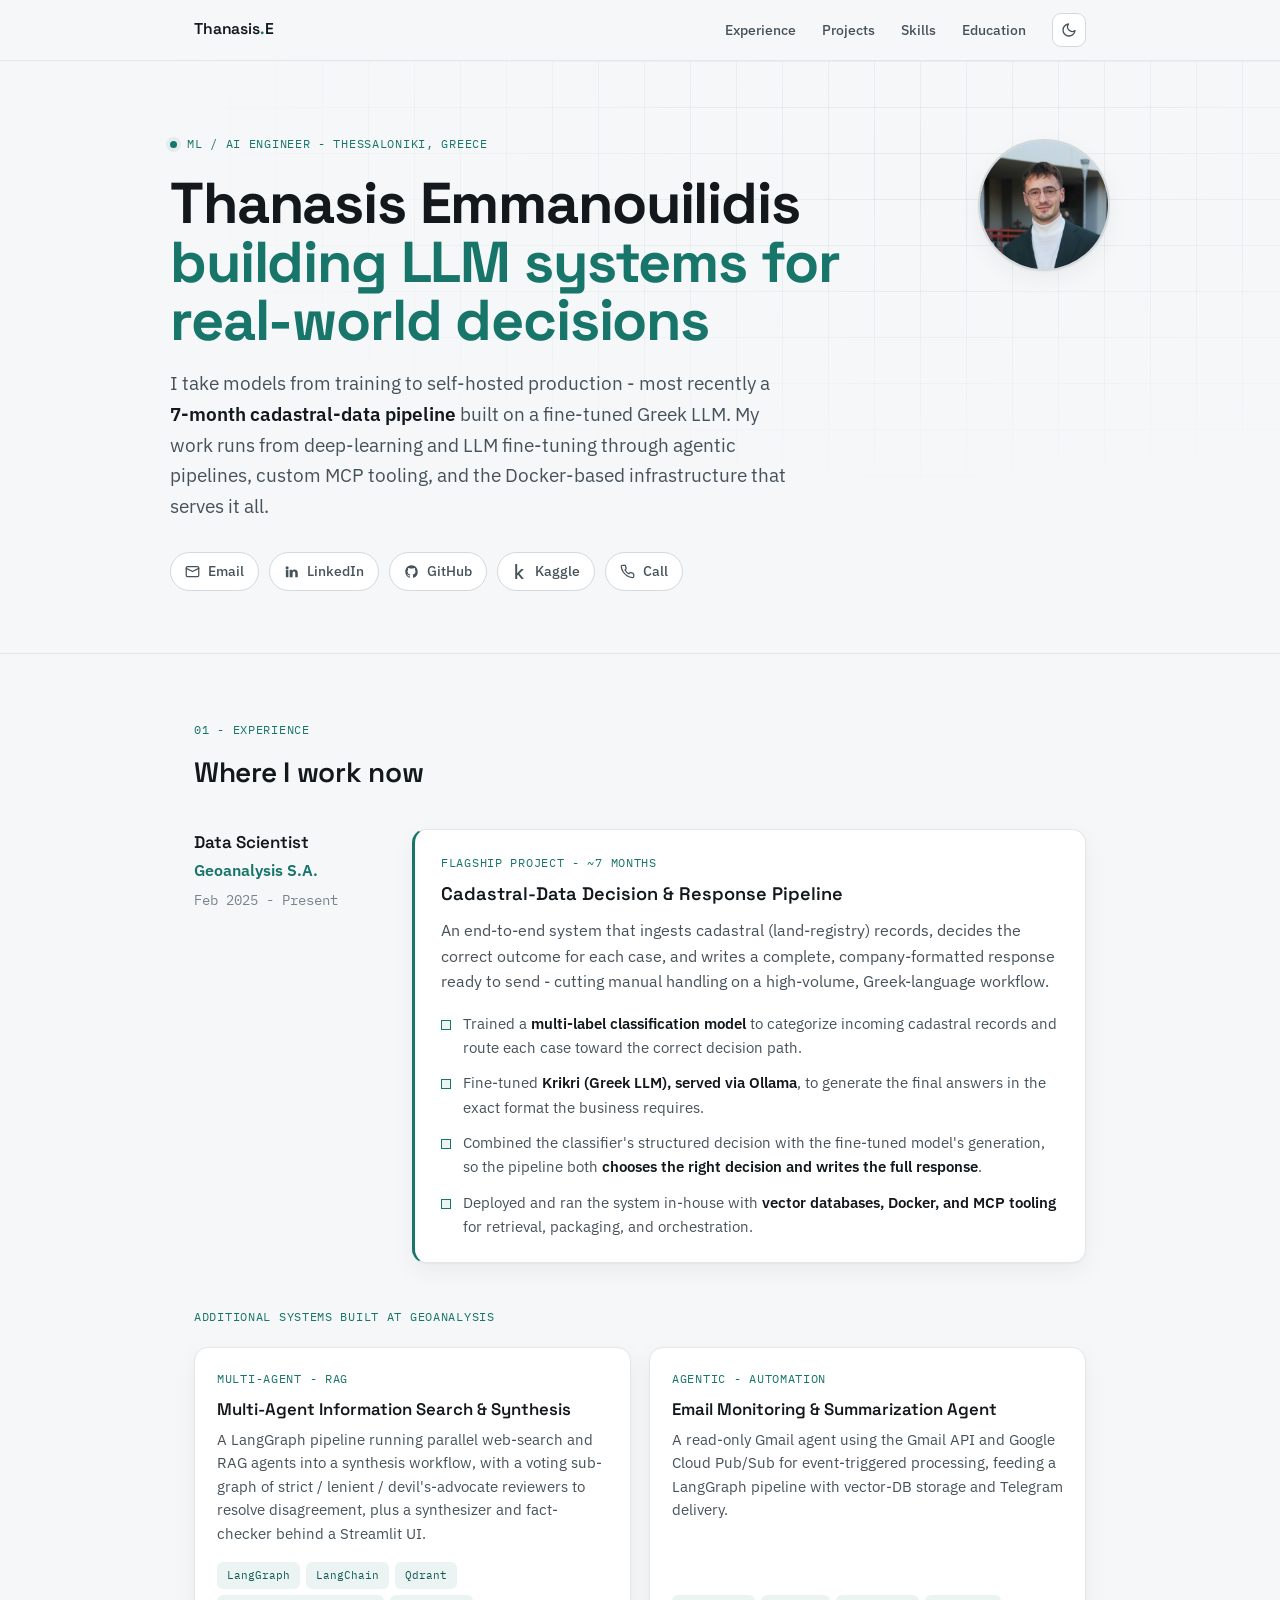
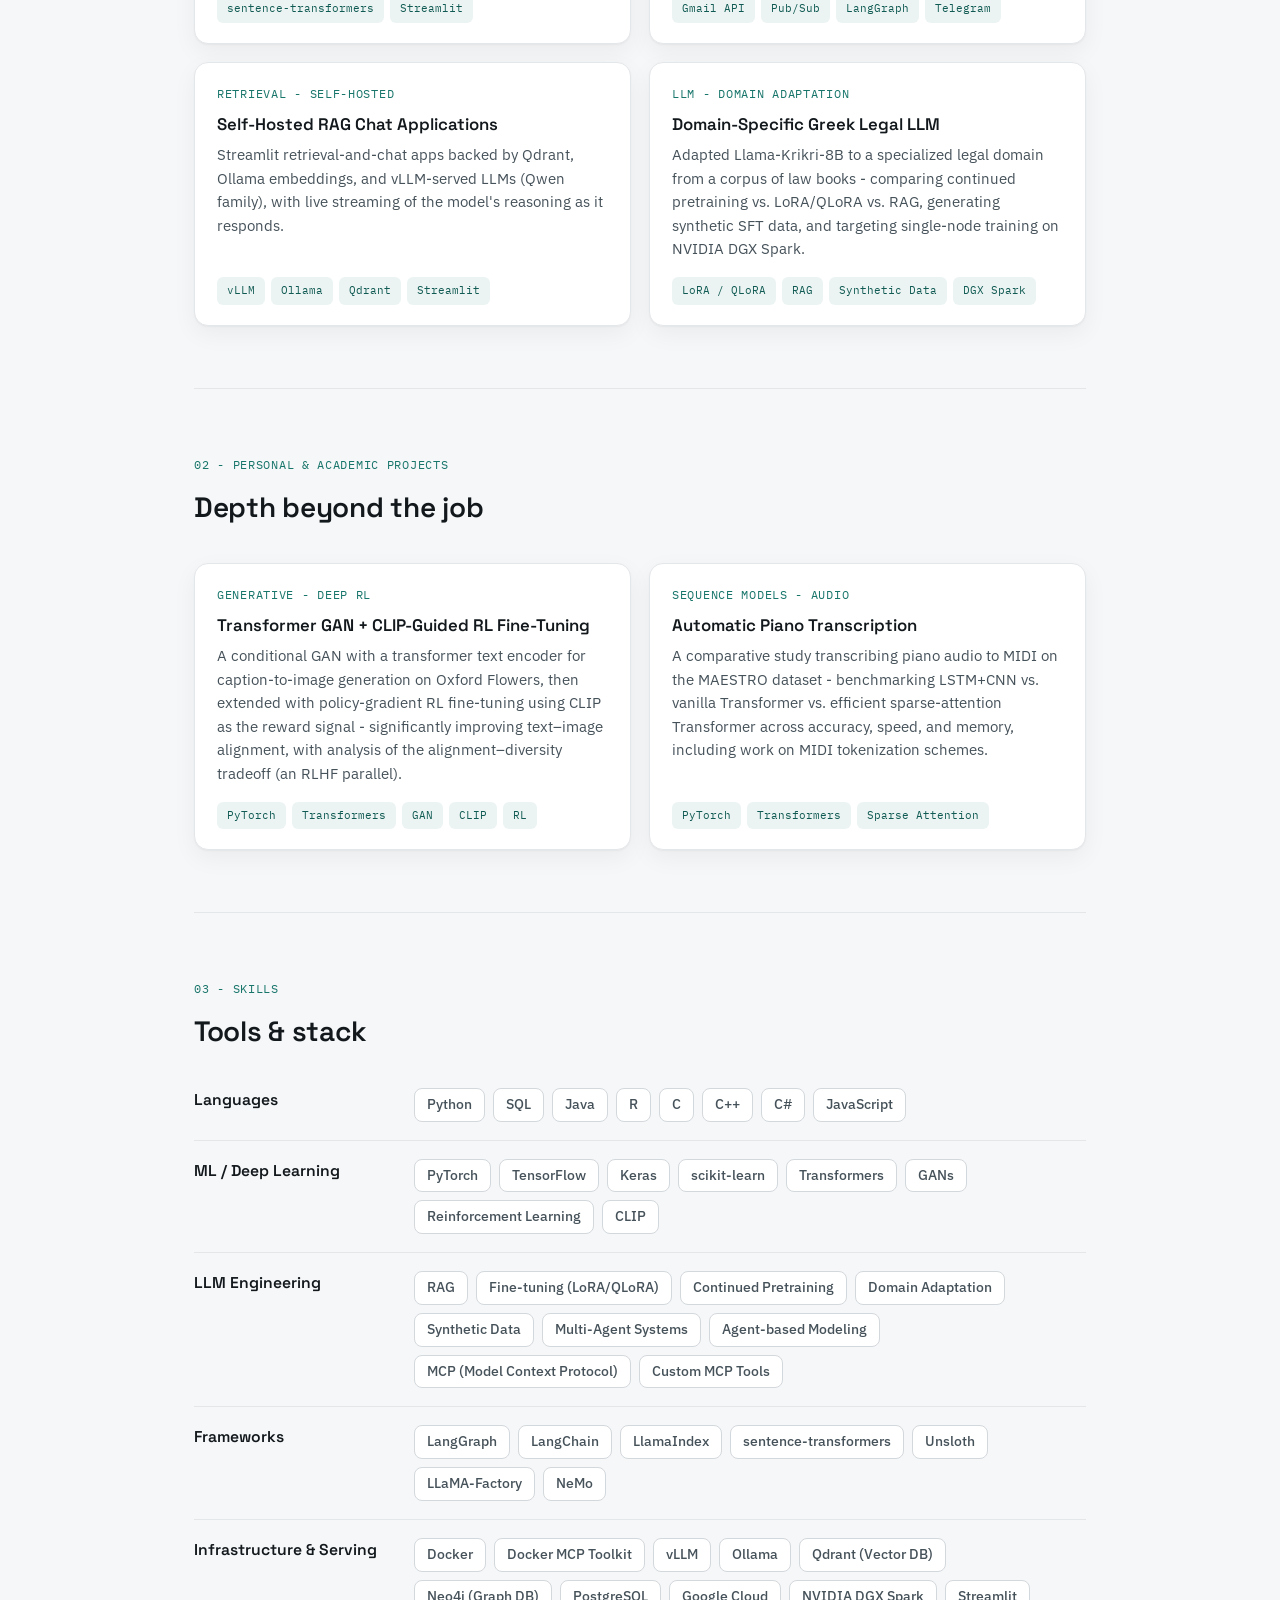
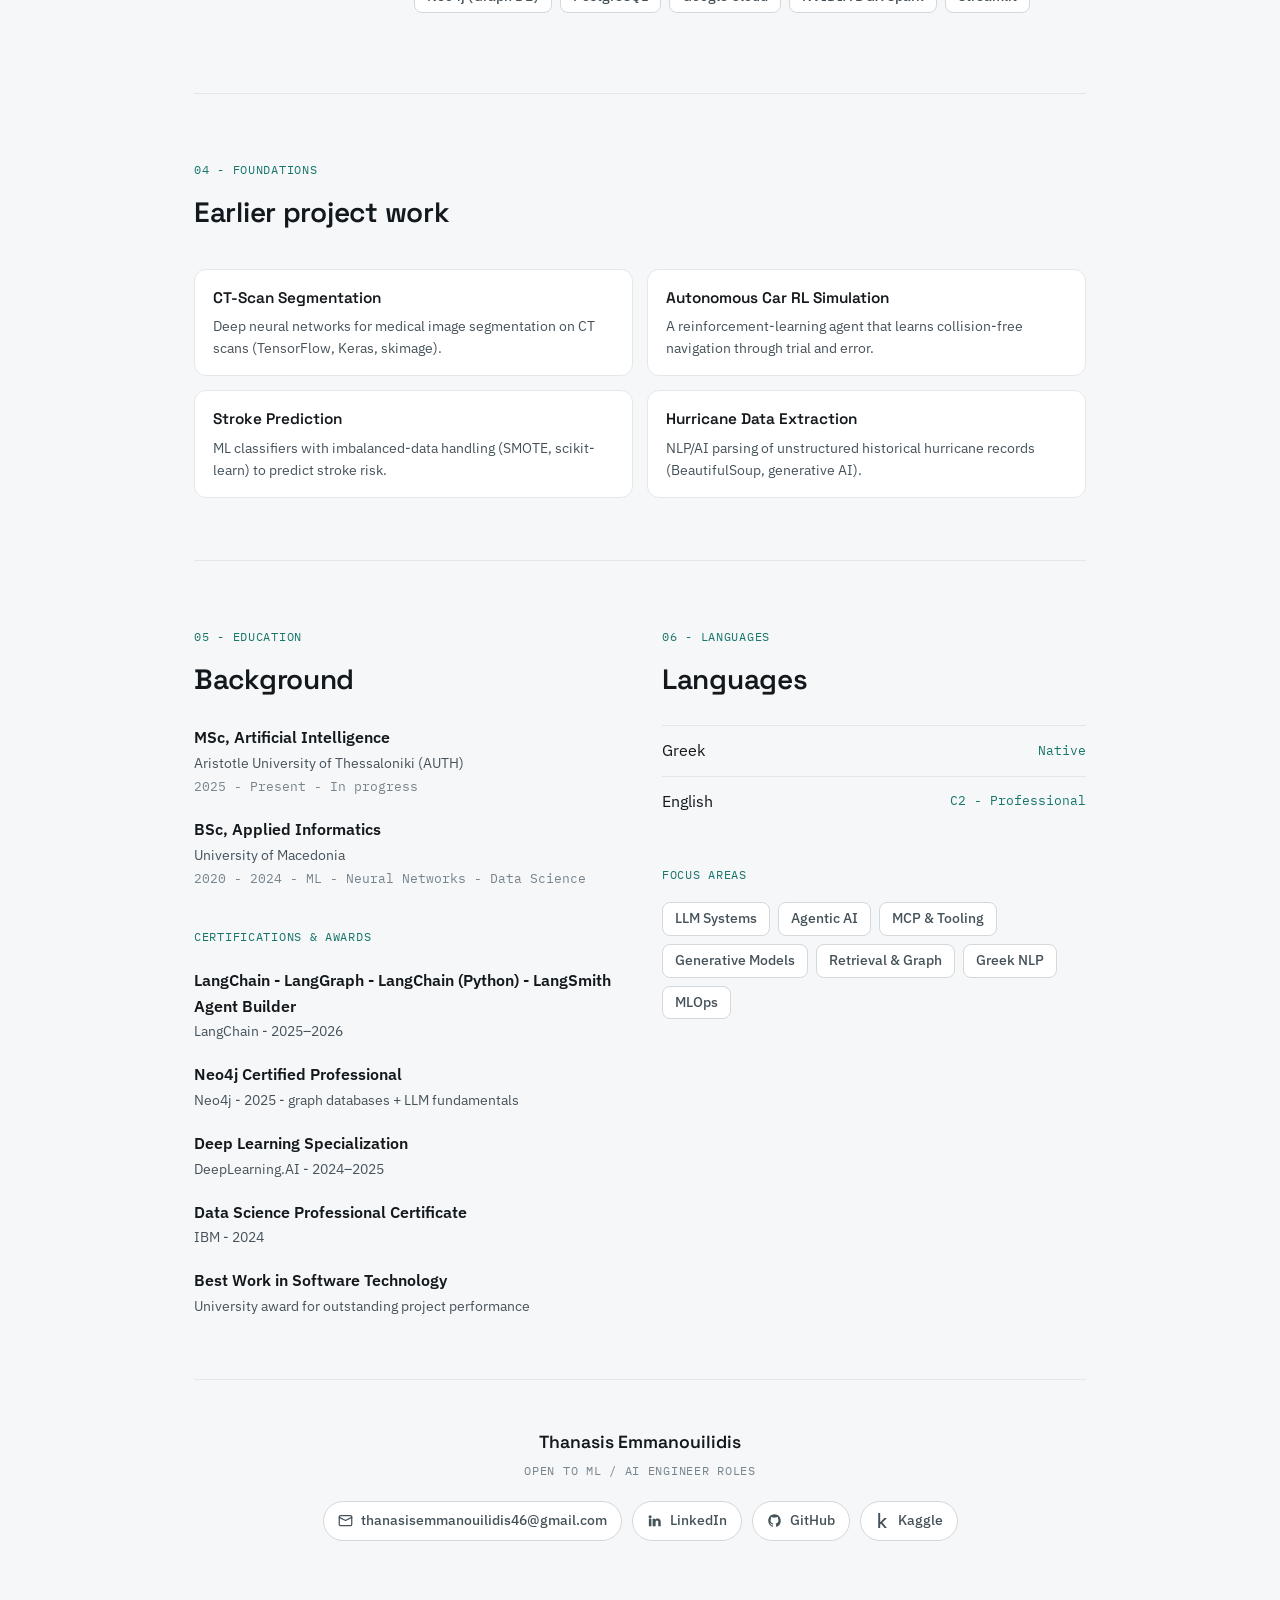
==== commit 8562fb35: "Update HTML formatting and change section of geoanalysis projects" ====
--- a/index.html
+++ b/index.html
@@ -3,8 +3,8 @@
 <head>
 <meta charset="UTF-8" />
 <meta name="viewport" content="width=device-width, initial-scale=1.0" />
-<title>Thanasis Emmanouilidis — ML / AI Engineer</title>
-<meta name="description" content="Thanasis Emmanouilidis — ML / AI Engineer specializing in LLM systems, multi-agent orchestration, and applied deep learning." />
+<title>Thanasis Emmanouilidis - ML / AI Engineer</title>
+<meta name="description" content="Thanasis Emmanouilidis - ML / AI Engineer specializing in LLM systems, multi-agent orchestration, and applied deep learning." />
 <link rel="preconnect" href="https://fonts.googleapis.com" />
 <link rel="preconnect" href="https://fonts.gstatic.com" crossorigin />
 <link href="https://fonts.googleapis.com/css2?family=Space+Grotesk:wght@400;500;600;700&family=IBM+Plex+Sans:ital,wght@0,400;0,500;0,600;1,400&family=IBM+Plex+Mono:wght@400;500&display=swap" rel="stylesheet" />
@@ -300,10 +300,10 @@
     <div class="hero-main">
     <div class="hero-eyebrow">
       <span class="dot"></span>
-      <span class="mono">ML / AI Engineer · Thessaloniki, Greece</span>
+      <span class="mono">ML / AI Engineer - Thessaloniki, Greece</span>
     </div>
     <h1>Thanasis Emmanouilidis<span class="role">building LLM systems for real-world decisions</span></h1>
-    <p class="lede">I take models from training to self-hosted production — most recently a <strong>7-month cadastral-data pipeline</strong> built on a fine-tuned Greek LLM. My work runs from deep-learning and LLM fine-tuning through agentic pipelines, custom MCP tooling, and the Docker-based infrastructure that serves it all.</p>
+    <p class="lede">I take models from training to self-hosted production - most recently a <strong>7-month cadastral-data pipeline</strong> built on a fine-tuned Greek LLM. My work runs from deep-learning and LLM fine-tuning through agentic pipelines, custom MCP tooling, and the Docker-based infrastructure that serves it all.</p>
     <div class="contact-row">
       <a class="chip" href="mailto:thanasisemmanouilidis46@gmail.com">
         <svg viewBox="0 0 24 24" fill="none" stroke="currentColor" stroke-width="2" stroke-linecap="round" stroke-linejoin="round"><rect x="2" y="4" width="20" height="16" rx="2"/><path d="m22 7-10 5L2 7"/></svg>
@@ -341,19 +341,19 @@
   <!-- EXPERIENCE -->
   <section id="experience">
     <div class="sec-head reveal">
-      <span class="mono">01 — Experience</span>
+      <span class="mono">01 - Experience</span>
       <h2>Where I work now</h2>
     </div>
     <div class="exp reveal">
       <div class="exp-meta">
         <div class="role-title">Data Scientist</div>
         <div class="company">Geoanalysis S.A.</div>
-        <div class="period">Feb 2025 — Present</div>
+        <div class="period">Feb 2025 - Present</div>
       </div>
       <div class="flagship">
-        <div class="fp-label mono">Flagship project · ~7 months</div>
+        <div class="fp-label mono">Flagship project - ~7 months</div>
         <h3>Cadastral-Data Decision & Response Pipeline</h3>
-        <p class="summary">An end-to-end system that ingests cadastral (land-registry) records, decides the correct outcome for each case, and writes a complete, company-formatted response ready to send — cutting manual handling on a high-volume, Greek-language workflow.</p>
+        <p class="summary">An end-to-end system that ingests cadastral (land-registry) records, decides the correct outcome for each case, and writes a complete, company-formatted response ready to send - cutting manual handling on a high-volume, Greek-language workflow.</p>
         <ul class="clean">
           <li>Trained a <strong>multi-label classification model</strong> to categorize incoming cadastral records and route each case toward the correct decision path.</li>
           <li>Fine-tuned <strong>Krikri (Greek LLM), served via Ollama</strong>, to generate the final answers in the exact format the business requires.</li>
@@ -367,25 +367,33 @@
       <span class="mono">Additional systems built at Geoanalysis</span>
       <div class="proj-grid" style="margin-top:18px;">
         <article class="card">
-          <span class="mono">Multi-Agent · RAG</span>
+          <span class="mono">Multi-Agent - RAG</span>
           <h3>Multi-Agent Information Search & Synthesis</h3>
           <p>A LangGraph pipeline running parallel web-search and RAG agents into a synthesis workflow, with a voting sub-graph of strict / lenient / devil's-advocate reviewers to resolve disagreement, plus a synthesizer and fact-checker behind a Streamlit UI.</p>
           <div class="tags"><span class="tag">LangGraph</span><span class="tag">LangChain</span><span class="tag">Qdrant</span><span class="tag">sentence-transformers</span><span class="tag">Streamlit</span></div>
         </article>
 
         <article class="card">
-          <span class="mono">Agentic · Automation</span>
+          <span class="mono">Agentic - Automation</span>
           <h3>Email Monitoring & Summarization Agent</h3>
           <p>A read-only Gmail agent using the Gmail API and Google Cloud Pub/Sub for event-triggered processing, feeding a LangGraph pipeline with vector-DB storage and Telegram delivery.</p>
           <div class="tags"><span class="tag">Gmail API</span><span class="tag">Pub/Sub</span><span class="tag">LangGraph</span><span class="tag">Telegram</span></div>
         </article>
 
         <article class="card">
-          <span class="mono">Retrieval · Self-Hosted</span>
+          <span class="mono">Retrieval - Self-Hosted</span>
           <h3>Self-Hosted RAG Chat Applications</h3>
           <p>Streamlit retrieval-and-chat apps backed by Qdrant, Ollama embeddings, and vLLM-served LLMs (Qwen family), with live streaming of the model's reasoning as it responds.</p>
           <div class="tags"><span class="tag">vLLM</span><span class="tag">Ollama</span><span class="tag">Qdrant</span><span class="tag">Streamlit</span></div>
         </article>
+
+        <article class="card reveal">
+        <span class="mono">LLM - Domain Adaptation</span>
+        <h3>Domain-Specific Greek Legal LLM</h3>
+        <p>Adapted Llama-Krikri-8B to a specialized legal domain from a corpus of law books - comparing continued pretraining vs. LoRA/QLoRA vs. RAG, generating synthetic SFT data, and targeting single-node training on NVIDIA DGX Spark.</p>
+        <div class="tags"><span class="tag">LoRA / QLoRA</span><span class="tag">RAG</span><span class="tag">Synthetic Data</span><span class="tag">DGX Spark</span></div>
+      </article>
+        
       </div>
     </div>
   </section>
@@ -393,28 +401,21 @@
   <!-- PROJECTS -->
   <section id="projects">
     <div class="sec-head reveal">
-      <span class="mono">02 — Personal &amp; Academic Projects</span>
+      <span class="mono">02 - Personal &amp; Academic Projects</span>
       <h2>Depth beyond the job</h2>
     </div>
     <div class="proj-grid">
       <article class="card reveal">
-        <span class="mono">Generative · Deep RL</span>
+        <span class="mono">Generative - Deep RL</span>
         <h3>Transformer GAN + CLIP-Guided RL Fine-Tuning</h3>
-        <p>A conditional GAN with a transformer text encoder for caption-to-image generation on Oxford Flowers, then extended with policy-gradient RL fine-tuning using CLIP as the reward signal — significantly improving text–image alignment, with analysis of the alignment–diversity tradeoff (an RLHF parallel).</p>
+        <p>A conditional GAN with a transformer text encoder for caption-to-image generation on Oxford Flowers, then extended with policy-gradient RL fine-tuning using CLIP as the reward signal - significantly improving text–image alignment, with analysis of the alignment–diversity tradeoff (an RLHF parallel).</p>
         <div class="tags"><span class="tag">PyTorch</span><span class="tag">Transformers</span><span class="tag">GAN</span><span class="tag">CLIP</span><span class="tag">RL</span></div>
       </article>
-
+      
       <article class="card reveal">
-        <span class="mono">LLM · Domain Adaptation</span>
-        <h3>Domain-Specific Greek Legal LLM</h3>
-        <p>Adapted Llama-Krikri-8B to a specialized legal domain from a corpus of law books — comparing continued pretraining vs. LoRA/QLoRA vs. RAG, generating synthetic SFT data, and targeting single-node training on NVIDIA DGX Spark.</p>
-        <div class="tags"><span class="tag">LoRA / QLoRA</span><span class="tag">RAG</span><span class="tag">Synthetic Data</span><span class="tag">DGX Spark</span></div>
-      </article>
-
-      <article class="card reveal">
-        <span class="mono">Sequence Models · Audio</span>
+        <span class="mono">Sequence Models - Audio</span>
         <h3>Automatic Piano Transcription</h3>
-        <p>A comparative study transcribing piano audio to MIDI on the MAESTRO dataset — benchmarking LSTM+CNN vs. vanilla Transformer vs. efficient sparse-attention Transformer across accuracy, speed, and memory, including work on MIDI tokenization schemes.</p>
+        <p>A comparative study transcribing piano audio to MIDI on the MAESTRO dataset - benchmarking LSTM+CNN vs. vanilla Transformer vs. efficient sparse-attention Transformer across accuracy, speed, and memory, including work on MIDI tokenization schemes.</p>
         <div class="tags"><span class="tag">PyTorch</span><span class="tag">Transformers</span><span class="tag">Sparse Attention</span></div>
       </article>
 
@@ -424,7 +425,7 @@
   <!-- SKILLS -->
   <section id="skills">
     <div class="sec-head reveal">
-      <span class="mono">03 — Skills</span>
+      <span class="mono">03 - Skills</span>
       <h2>Tools &amp; stack</h2>
     </div>
     <div class="reveal">
@@ -464,7 +465,7 @@
   <!-- FOUNDATIONS -->
   <section id="foundations">
     <div class="sec-head reveal">
-      <span class="mono">04 — Foundations</span>
+      <span class="mono">04 - Foundations</span>
       <h2>Earlier project work</h2>
     </div>
     <div class="mini-grid reveal">
@@ -492,37 +493,37 @@
     <div class="two-col">
       <div class="reveal">
         <div class="sec-head" style="margin-bottom:24px;">
-          <span class="mono">05 — Education</span>
+          <span class="mono">05 - Education</span>
           <h2>Background</h2>
         </div>
         <div class="stack-item">
           <div class="t">MSc, Artificial Intelligence</div>
           <div class="s">Aristotle University of Thessaloniki (AUTH)</div>
-          <div class="d">2025 — Present · In progress</div>
+          <div class="d">2025 - Present - In progress</div>
         </div>
         <div class="stack-item">
           <div class="t">BSc, Applied Informatics</div>
           <div class="s">University of Macedonia</div>
-          <div class="d">2020 — 2024 · ML · Neural Networks · Data Science</div>
+          <div class="d">2020 - 2024 - ML - Neural Networks - Data Science</div>
         </div>
 
         <div class="sec-head" style="margin:34px 0 20px;">
           <span class="mono">Certifications &amp; Awards</span>
         </div>
-        <div class="stack-item"><div class="t">LangChain — LangGraph · LangChain (Python) · LangSmith Agent Builder</div><div class="s">LangChain · 2025–2026</div></div>
-        <div class="stack-item"><div class="t">Neo4j Certified Professional</div><div class="s">Neo4j · 2025 · graph databases + LLM fundamentals</div></div>
-        <div class="stack-item"><div class="t">Deep Learning Specialization</div><div class="s">DeepLearning.AI · 2024–2025</div></div>
-        <div class="stack-item"><div class="t">Data Science Professional Certificate</div><div class="s">IBM · 2024</div></div>
+        <div class="stack-item"><div class="t">LangChain - LangGraph - LangChain (Python) - LangSmith Agent Builder</div><div class="s">LangChain - 2025–2026</div></div>
+        <div class="stack-item"><div class="t">Neo4j Certified Professional</div><div class="s">Neo4j - 2025 - graph databases + LLM fundamentals</div></div>
+        <div class="stack-item"><div class="t">Deep Learning Specialization</div><div class="s">DeepLearning.AI - 2024–2025</div></div>
+        <div class="stack-item"><div class="t">Data Science Professional Certificate</div><div class="s">IBM - 2024</div></div>
         <div class="stack-item"><div class="t">Best Work in Software Technology</div><div class="s">University award for outstanding project performance</div></div>
       </div>
 
       <div class="reveal">
         <div class="sec-head" style="margin-bottom:24px;">
-          <span class="mono">06 — Languages</span>
+          <span class="mono">06 - Languages</span>
           <h2>Languages</h2>
         </div>
         <div class="lang-bar"><span>Greek</span><span class="lv">Native</span></div>
-        <div class="lang-bar"><span>English</span><span class="lv">C2 · Professional</span></div>
+        <div class="lang-bar"><span>English</span><span class="lv">C2 - Professional</span></div>
 
         <div class="sec-head" style="margin:34px 0 16px;">
           <span class="mono">Focus Areas</span>
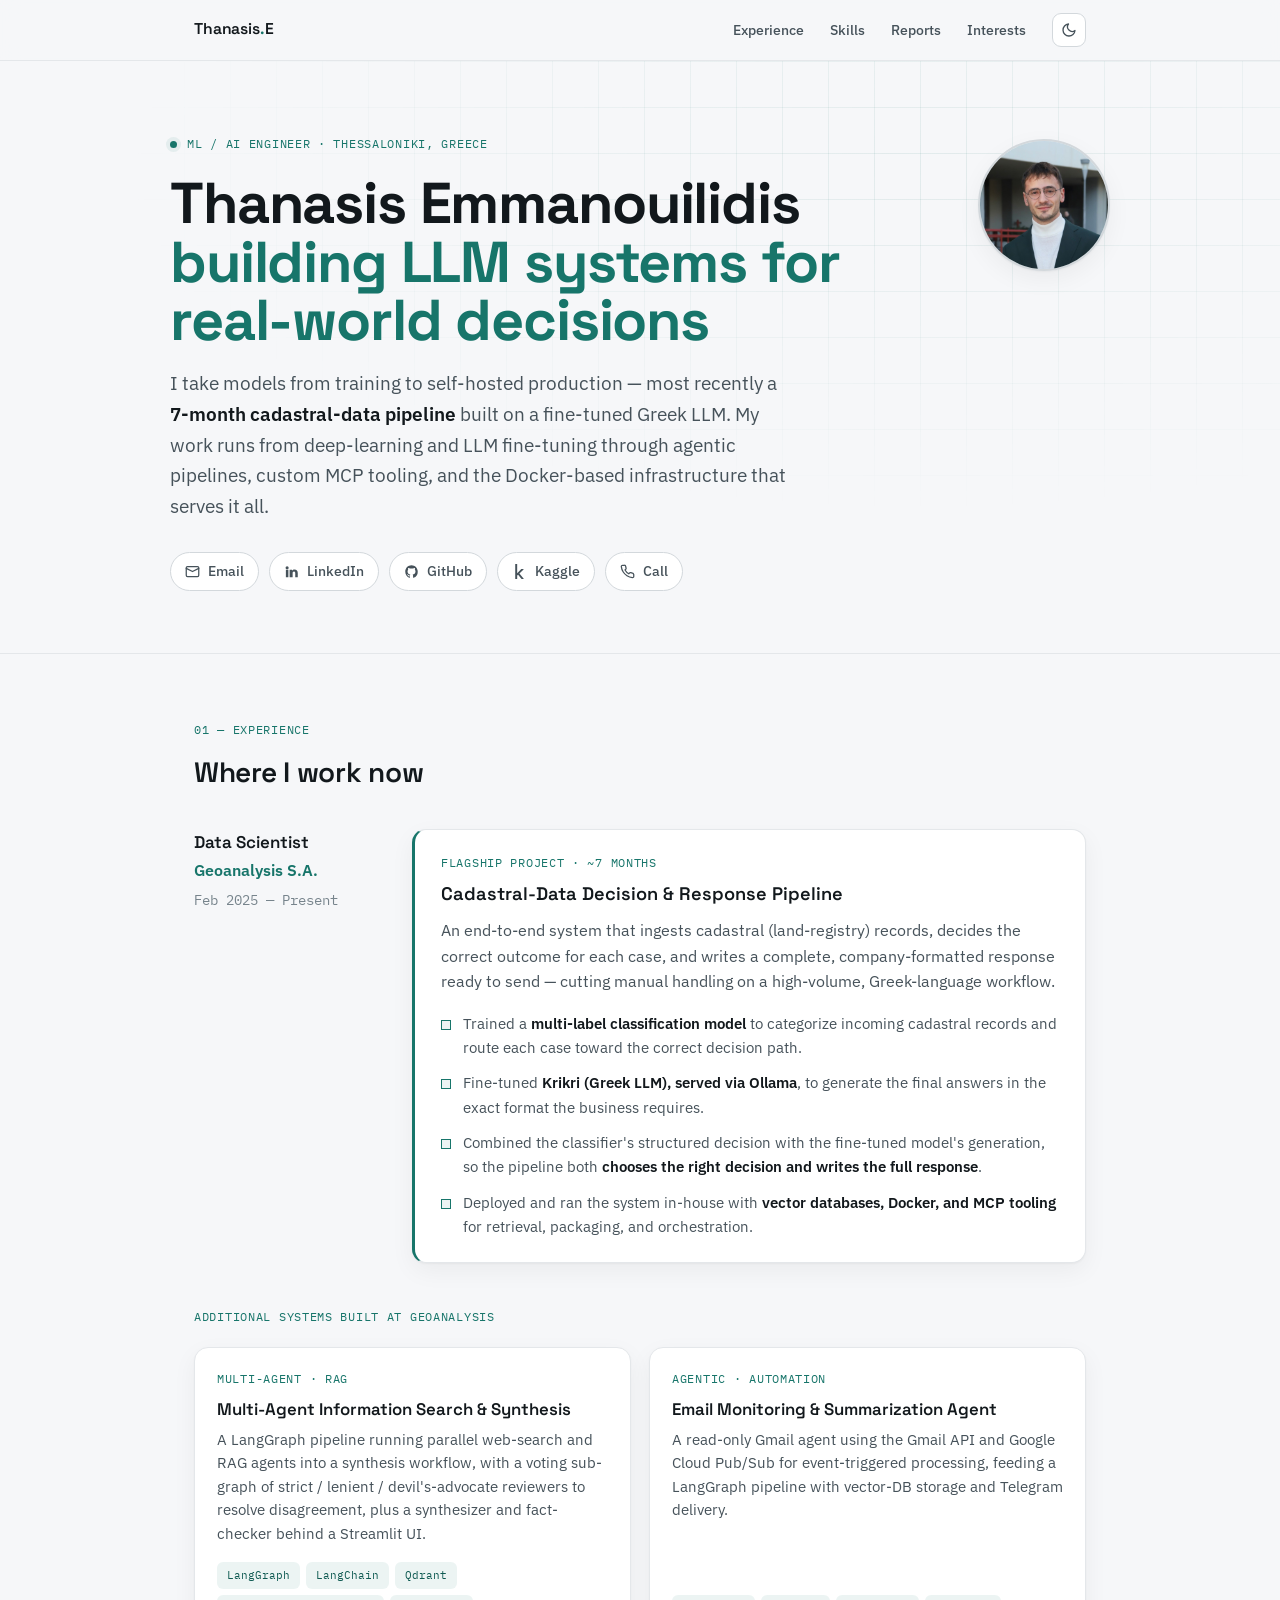
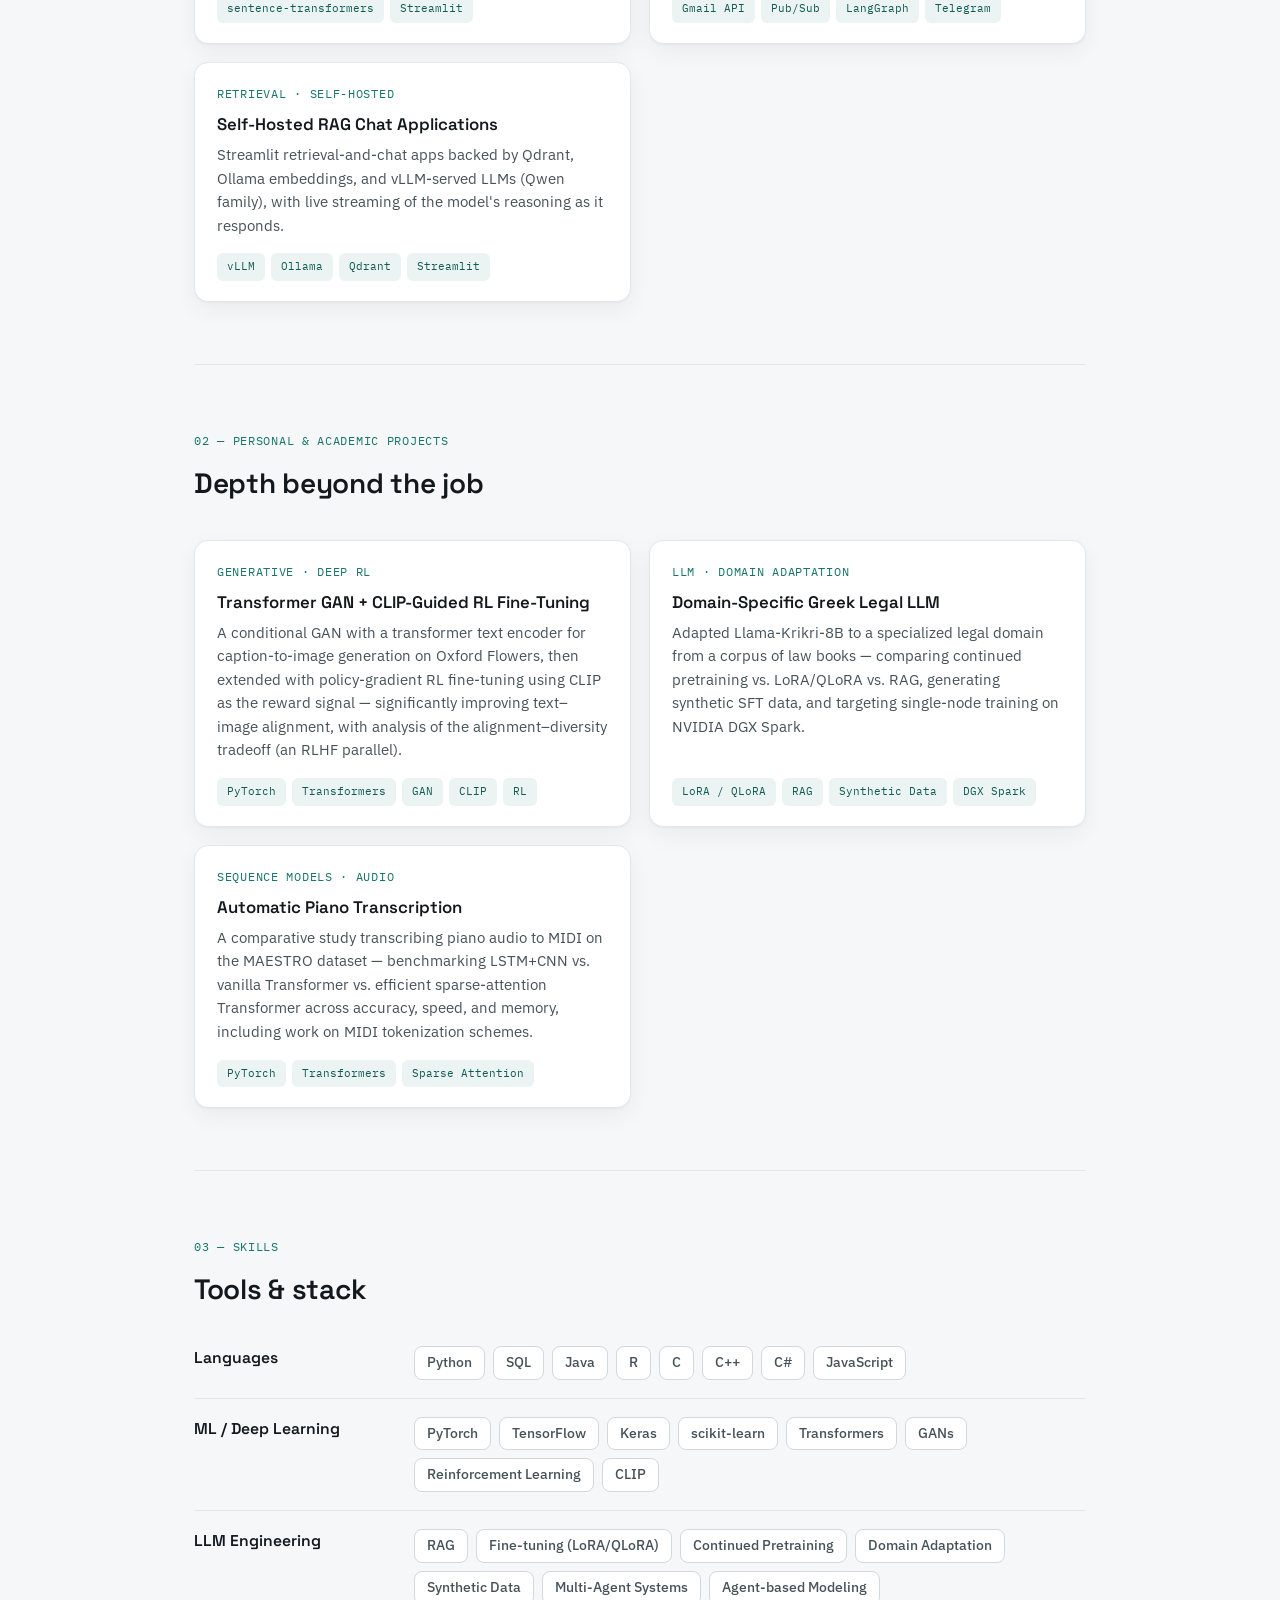
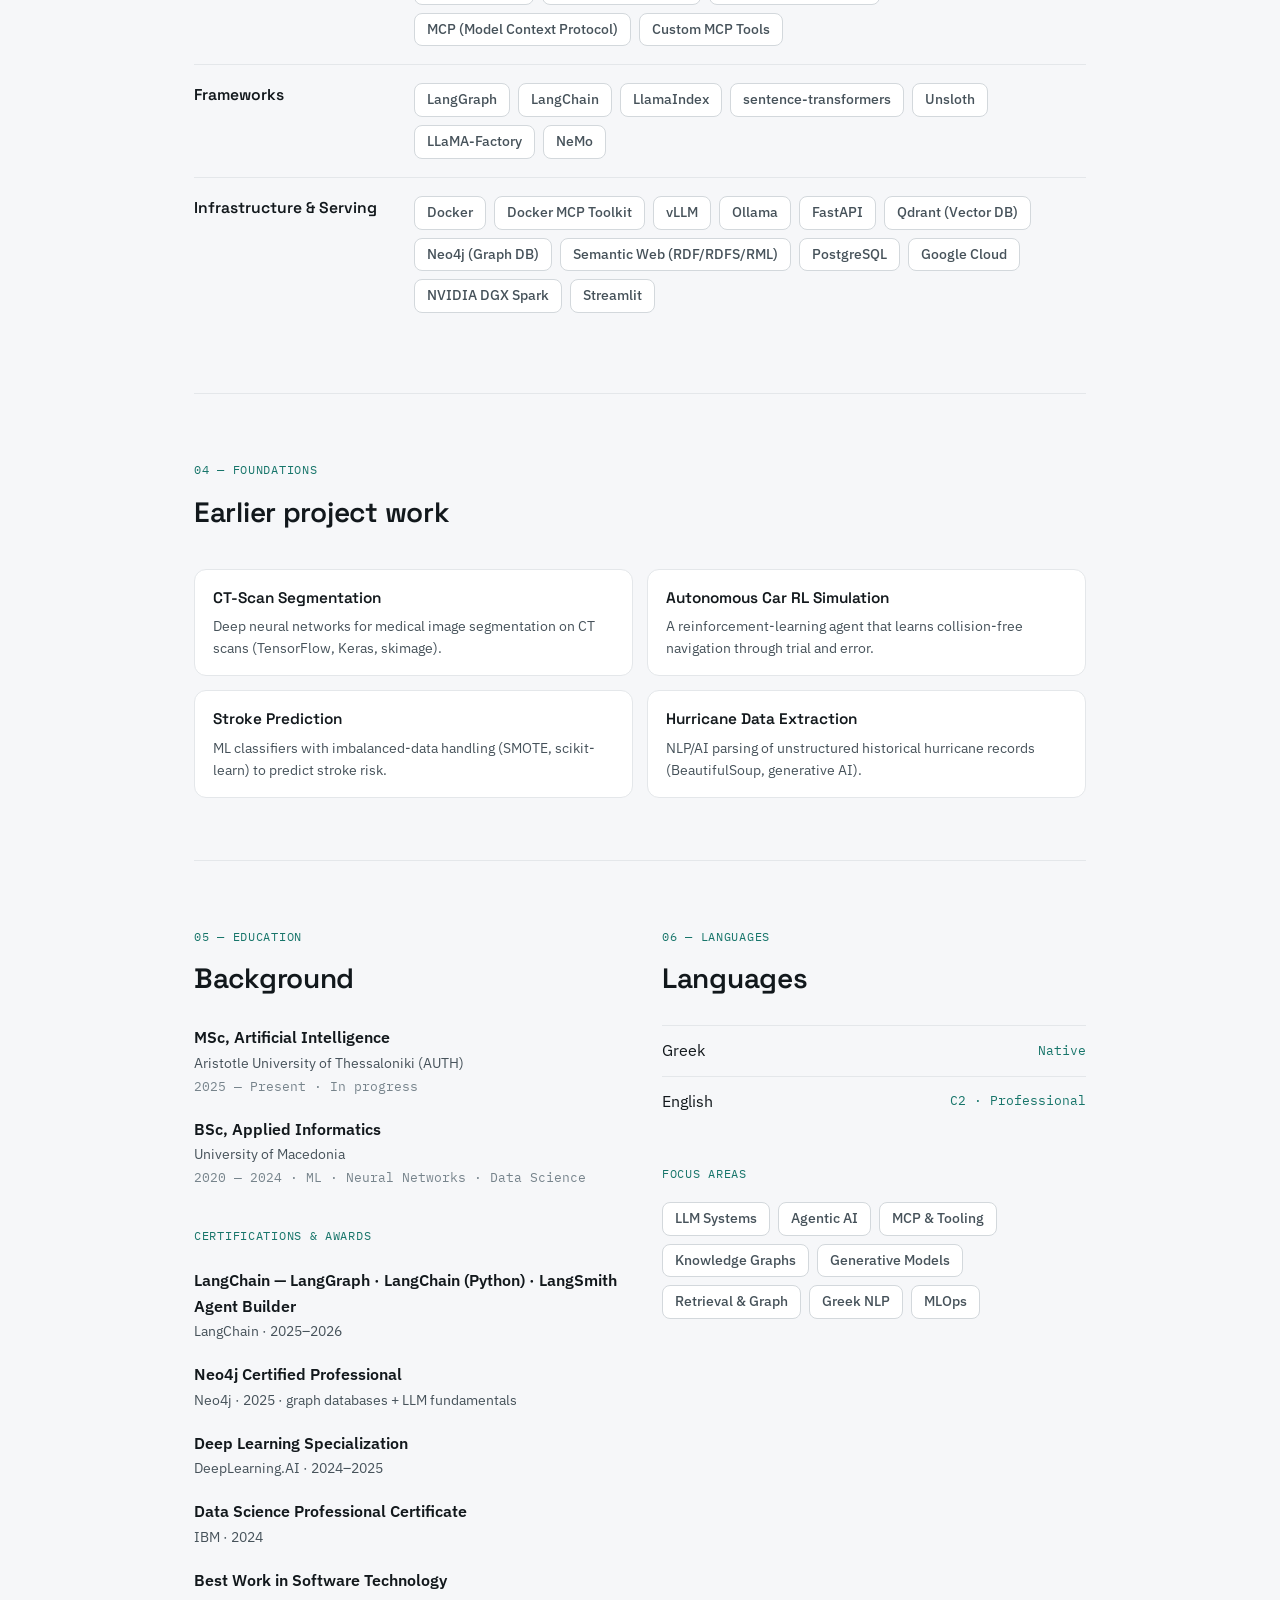
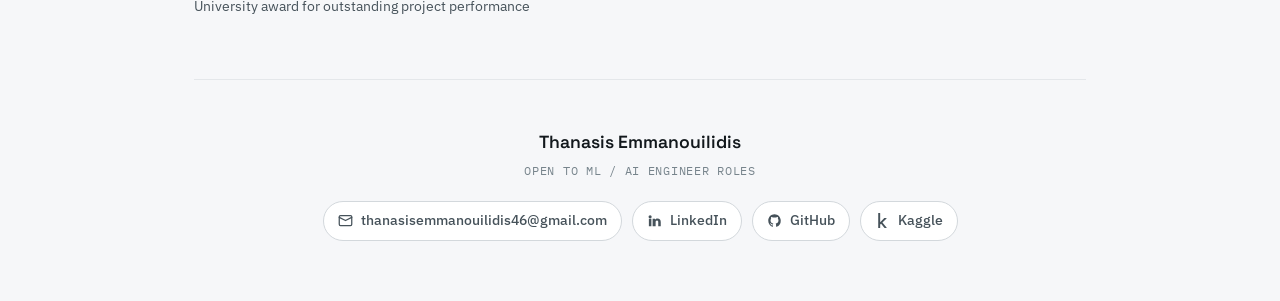
==== commit c6ba68ab: "Add more details about ontology and also add pages about project and hobbies #0" ====
--- a/index.html
+++ b/index.html
@@ -3,290 +3,23 @@
 <head>
 <meta charset="UTF-8" />
 <meta name="viewport" content="width=device-width, initial-scale=1.0" />
-<title>Thanasis Emmanouilidis - ML / AI Engineer</title>
-<meta name="description" content="Thanasis Emmanouilidis - ML / AI Engineer specializing in LLM systems, multi-agent orchestration, and applied deep learning." />
+<title>Thanasis Emmanouilidis — ML / AI Engineer</title>
+<meta name="description" content="Thanasis Emmanouilidis — ML / AI Engineer specializing in LLM systems, multi-agent orchestration, and applied deep learning." />
 <link rel="preconnect" href="https://fonts.googleapis.com" />
 <link rel="preconnect" href="https://fonts.gstatic.com" crossorigin />
 <link href="https://fonts.googleapis.com/css2?family=Space+Grotesk:wght@400;500;600;700&family=IBM+Plex+Sans:ital,wght@0,400;0,500;0,600;1,400&family=IBM+Plex+Mono:wght@400;500&display=swap" rel="stylesheet" />
-<style>
-  :root {
-    --bg: #f6f7f9;
-    --bg-panel: #ffffff;
-    --grid-line: rgba(23, 117, 106, 0.09);
-    --ink: #12181c;
-    --ink-soft: #46525a;
-    --ink-faint: #77848c;
-    --accent: #17756a;
-    --accent-strong: #0f5a52;
-    --accent-wash: rgba(23, 117, 106, 0.08);
-    --line: #e4e7ea;
-    --line-strong: #d3d8dc;
-    --shadow: 0 1px 2px rgba(18, 24, 28, 0.04), 0 8px 24px rgba(18, 24, 28, 0.05);
-    --radius: 14px;
-  }
-  html[data-theme="dark"] {
-    --bg: #0c1013;
-    --bg-panel: #131a1f;
-    --grid-line: rgba(66, 196, 179, 0.08);
-    --ink: #eef2f3;
-    --ink-soft: #aeb9bf;
-    --ink-faint: #75838a;
-    --accent: #3fc2b1;
-    --accent-strong: #62d4c4;
-    --accent-wash: rgba(63, 194, 177, 0.10);
-    --line: #222c33;
-    --line-strong: #2c3840;
-    --shadow: 0 1px 2px rgba(0,0,0,0.3), 0 12px 30px rgba(0,0,0,0.35);
-  }
-
-  * { box-sizing: border-box; }
-  html { scroll-behavior: smooth; }
-  @media (prefers-reduced-motion: reduce) {
-    html { scroll-behavior: auto; }
-    * { animation: none !important; transition: none !important; }
-  }
-
-  body {
-    margin: 0;
-    background: var(--bg);
-    color: var(--ink);
-    font-family: "IBM Plex Sans", system-ui, sans-serif;
-    font-size: 16px;
-    line-height: 1.6;
-    -webkit-font-smoothing: antialiased;
-    transition: background 0.35s ease, color 0.35s ease;
-  }
-
-  .wrap { max-width: 940px; margin: 0 auto; padding: 0 24px; }
-
-  a { color: var(--accent); text-decoration: none; }
-  a:hover { color: var(--accent-strong); }
-
-  .mono {
-    font-family: "IBM Plex Mono", ui-monospace, monospace;
-    font-size: 0.74rem;
-    letter-spacing: 0.06em;
-    text-transform: uppercase;
-    color: var(--accent);
-  }
-
-  /* ---------- Nav ---------- */
-  nav {
-    position: sticky; top: 0; z-index: 50;
-    backdrop-filter: blur(10px);
-    background: color-mix(in srgb, var(--bg) 82%, transparent);
-    border-bottom: 1px solid var(--line);
-  }
-  .nav-inner { display: flex; align-items: center; justify-content: space-between; height: 60px; }
-  .nav-name { font-family: "Space Grotesk", sans-serif; font-weight: 600; font-size: 0.98rem; letter-spacing: -0.01em; }
-  .nav-name span { color: var(--accent); }
-  .nav-links { display: flex; align-items: center; gap: 26px; }
-  .nav-links a {
-    color: var(--ink-soft); font-size: 0.86rem; font-weight: 500;
-    position: relative; transition: color 0.2s;
-  }
-  .nav-links a:hover { color: var(--ink); }
-  @media (max-width: 720px) { .nav-links a:not(.theme-toggle) { display: none; } }
-
-  .theme-toggle {
-    display: inline-flex; align-items: center; justify-content: center;
-    width: 34px; height: 34px; border-radius: 9px;
-    border: 1px solid var(--line-strong); background: var(--bg-panel);
-    cursor: pointer; color: var(--ink-soft); padding: 0;
-    transition: border-color 0.2s, color 0.2s;
-  }
-  .theme-toggle:hover { color: var(--accent); border-color: var(--accent); }
-  .theme-toggle svg { width: 16px; height: 16px; }
-  html[data-theme="dark"] .icon-moon { display: none; }
-  html:not([data-theme="dark"]) .icon-sun { display: none; }
-
-  /* ---------- Hero ---------- */
-  header.hero {
-    position: relative; overflow: hidden;
-    border-bottom: 1px solid var(--line);
-  }
-  header.hero::before {
-    content: ""; position: absolute; inset: 0;
-    background-image:
-      linear-gradient(var(--grid-line) 1px, transparent 1px),
-      linear-gradient(90deg, var(--grid-line) 1px, transparent 1px);
-    background-size: 46px 46px;
-    -webkit-mask-image: radial-gradient(ellipse 80% 75% at 72% 18%, #000 0%, transparent 78%);
-    mask-image: radial-gradient(ellipse 80% 75% at 72% 18%, #000 0%, transparent 78%);
-    pointer-events: none;
-  }
-  /* highlighted "parcel" */
-  header.hero::after {
-    content: ""; position: absolute;
-    top: 40px; right: 8%; width: 92px; height: 92px;
-    border: 1.5px solid var(--accent);
-    background: var(--accent-wash);
-    opacity: 0.5;
-    transform: rotate(0deg);
-    pointer-events: none;
-    display: none;
-  }
-  @media (min-width: 720px) { header.hero::after { display: none; } }
-
-  .hero-inner { position: relative; padding: 74px 0 62px; display: flex; gap: 44px; align-items: flex-start; justify-content: space-between; }
-  .hero-main { flex: 1; min-width: 0; }
-  .avatar {
-    flex: none; position: relative; width: 132px; height: 132px;
-    border-radius: 50%; overflow: hidden; margin-top: 4px;
-    border: 2px solid var(--line-strong); box-shadow: var(--shadow);
-    background: var(--accent-wash);
-  }
-  .avatar img { position: absolute; inset: 0; width: 100%; height: 100%; object-fit: cover; display: block; }
-  .avatar-fallback {
-    position: absolute; inset: 0; display: flex; align-items: center; justify-content: center;
-    font-family: "Space Grotesk", sans-serif; font-weight: 600; font-size: 2.6rem;
-    color: var(--accent); letter-spacing: 0.03em;
-  }
-  @media (max-width: 640px) {
-    .hero-inner { flex-direction: column-reverse; align-items: flex-start; gap: 26px; }
-    .avatar { width: 104px; height: 104px; }
-    .avatar-fallback { font-size: 2rem; }
-  }
-  .hero-eyebrow { display: flex; align-items: center; gap: 10px; margin-bottom: 20px; }
-  .hero-eyebrow .dot { width: 7px; height: 7px; border-radius: 50%; background: var(--accent); box-shadow: 0 0 0 4px var(--accent-wash); }
-  h1 {
-    font-family: "Space Grotesk", sans-serif;
-    font-size: clamp(2.3rem, 6vw, 3.6rem);
-    line-height: 1.02; letter-spacing: -0.02em; font-weight: 700;
-    margin: 0 0 18px;
-  }
-  h1 .role { display: block; color: var(--accent); }
-  .lede {
-    font-size: clamp(1.02rem, 2.4vw, 1.2rem);
-    color: var(--ink-soft); max-width: 620px; margin: 0 0 30px;
-  }
-  .lede strong { color: var(--ink); font-weight: 600; }
-
-  .contact-row { display: flex; flex-wrap: wrap; gap: 10px; }
-  .chip {
-    display: inline-flex; align-items: center; gap: 8px;
-    padding: 8px 14px; border-radius: 999px;
-    border: 1px solid var(--line-strong); background: var(--bg-panel);
-    font-size: 0.85rem; color: var(--ink-soft); font-weight: 500;
-    transition: border-color 0.2s, color 0.2s, transform 0.2s;
-  }
-  .chip:hover { color: var(--accent); border-color: var(--accent); transform: translateY(-1px); }
-  .chip svg { width: 15px; height: 15px; flex: none; }
-
-  /* ---------- Sections ---------- */
-  section { padding: 62px 0; border-bottom: 1px solid var(--line); }
-  .sec-head { margin-bottom: 34px; }
-  .sec-head h2 {
-    font-family: "Space Grotesk", sans-serif;
-    font-size: clamp(1.4rem, 3vw, 1.75rem);
-    letter-spacing: -0.01em; font-weight: 600; margin: 8px 0 0;
-  }
-
-  /* ---------- Experience ---------- */
-  .exp { display: grid; grid-template-columns: 190px 1fr; gap: 28px; }
-  @media (max-width: 720px) { .exp { grid-template-columns: 1fr; gap: 14px; } }
-  .exp-meta .role-title { font-family: "Space Grotesk", sans-serif; font-weight: 600; font-size: 1.06rem; }
-  .exp-meta .company { color: var(--accent); font-weight: 600; margin-top: 2px; }
-  .exp-meta .period { color: var(--ink-faint); font-size: 0.85rem; margin-top: 6px; font-family: "IBM Plex Mono", monospace; }
-
-  .flagship {
-    background: var(--bg-panel); border: 1px solid var(--line);
-    border-left: 3px solid var(--accent);
-    border-radius: var(--radius); padding: 24px 26px; box-shadow: var(--shadow);
-  }
-  .flagship .fp-label { margin-bottom: 6px; }
-  .flagship h3 { font-family: "Space Grotesk", sans-serif; font-size: 1.14rem; font-weight: 600; margin: 0 0 10px; }
-  .flagship p.summary { color: var(--ink-soft); margin: 0 0 16px; }
-  ul.clean { list-style: none; margin: 0; padding: 0; display: grid; gap: 11px; }
-  ul.clean li { position: relative; padding-left: 22px; color: var(--ink-soft); font-size: 0.95rem; }
-  ul.clean li::before {
-    content: ""; position: absolute; left: 0; top: 9px;
-    width: 8px; height: 8px; border: 1.5px solid var(--accent);
-    background: var(--accent-wash);
-  }
-  ul.clean li strong { color: var(--ink); font-weight: 600; }
-
-  /* ---------- Projects ---------- */
-  .proj-grid { display: grid; grid-template-columns: repeat(2, 1fr); gap: 18px; }
-  @media (max-width: 720px) { .proj-grid { grid-template-columns: 1fr; } }
-  .card {
-    background: var(--bg-panel); border: 1px solid var(--line);
-    border-radius: var(--radius); padding: 22px 22px 20px;
-    display: flex; flex-direction: column; box-shadow: var(--shadow);
-    transition: transform 0.22s ease, border-color 0.22s ease;
-  }
-  .card:hover { transform: translateY(-3px); border-color: var(--accent); }
-  .card h3 { font-family: "Space Grotesk", sans-serif; font-size: 1.05rem; font-weight: 600; margin: 10px 0 8px; line-height: 1.25; }
-  .card p { color: var(--ink-soft); font-size: 0.92rem; margin: 0 0 16px; flex: 1; }
-  .tags { display: flex; flex-wrap: wrap; gap: 6px; }
-  .tag {
-    font-family: "IBM Plex Mono", monospace; font-size: 0.7rem;
-    padding: 4px 9px; border-radius: 6px;
-    background: var(--accent-wash); color: var(--accent-strong);
-    border: 1px solid transparent;
-  }
-  html[data-theme="dark"] .tag { color: var(--accent); }
-
-  /* ---------- Skills ---------- */
-  .skill-group { display: grid; grid-template-columns: 200px 1fr; gap: 20px; padding: 18px 0; border-top: 1px solid var(--line); }
-  .skill-group:first-child { border-top: none; padding-top: 0; }
-  @media (max-width: 620px) { .skill-group { grid-template-columns: 1fr; gap: 10px; } }
-  .skill-group .g-name { font-family: "Space Grotesk", sans-serif; font-weight: 600; font-size: 0.98rem; }
-  .skill-list { display: flex; flex-wrap: wrap; gap: 8px; }
-  .skill {
-    font-size: 0.85rem; padding: 5px 12px; border-radius: 8px;
-    border: 1px solid var(--line-strong); color: var(--ink-soft);
-    background: var(--bg-panel); font-weight: 500;
-    transition: border-color 0.2s, color 0.2s;
-  }
-  .skill:hover { color: var(--accent); border-color: var(--accent); }
-
-  /* ---------- Foundational (compact) ---------- */
-  .mini-grid { display: grid; grid-template-columns: repeat(2, 1fr); gap: 14px; }
-  @media (max-width: 620px) { .mini-grid { grid-template-columns: 1fr; } }
-  .mini {
-    padding: 16px 18px; border: 1px solid var(--line); border-radius: 12px;
-    background: var(--bg-panel);
-  }
-  .mini h4 { font-family: "Space Grotesk", sans-serif; font-size: 0.96rem; font-weight: 600; margin: 0 0 5px; }
-  .mini p { color: var(--ink-soft); font-size: 0.86rem; margin: 0; }
-
-  /* ---------- Two-col bottom ---------- */
-  .two-col { display: grid; grid-template-columns: 1fr 1fr; gap: 44px; }
-  @media (max-width: 720px) { .two-col { grid-template-columns: 1fr; gap: 40px; } }
-  .stack-item { margin-bottom: 20px; }
-  .stack-item:last-child { margin-bottom: 0; }
-  .stack-item .t { font-weight: 600; color: var(--ink); }
-  .stack-item .s { color: var(--ink-soft); font-size: 0.9rem; }
-  .stack-item .d { color: var(--ink-faint); font-size: 0.82rem; font-family: "IBM Plex Mono", monospace; margin-top: 2px; }
-
-  .lang-bar { display: flex; align-items: center; justify-content: space-between; padding: 12px 0; border-top: 1px solid var(--line); }
-  .lang-bar:first-child { border-top: none; }
-  .lang-bar .lv { font-family: "IBM Plex Mono", monospace; font-size: 0.8rem; color: var(--accent); }
-
-  /* ---------- Footer ---------- */
-  footer { padding: 48px 0 60px; text-align: center; }
-  footer .foot-name { font-family: "Space Grotesk", sans-serif; font-weight: 600; font-size: 1.1rem; margin-bottom: 6px; }
-  footer p { color: var(--ink-faint); font-size: 0.85rem; margin: 0 0 20px; }
-  footer .contact-row { justify-content: center; }
-
-  /* reveal */
-  .reveal { opacity: 0; transform: translateY(16px); transition: opacity 0.6s ease, transform 0.6s ease; }
-  .reveal.in { opacity: 1; transform: none; }
-
-  :focus-visible { outline: 2px solid var(--accent); outline-offset: 3px; border-radius: 4px; }
-</style>
+<link rel="stylesheet" href="styles.css" />
 </head>
 <body>
 
 <nav>
   <div class="wrap nav-inner">
-    <div class="nav-name">Thanasis<span>.</span>E</div>
+    <div class="nav-name"><a href="index.html">Thanasis<span>.</span>E</a></div>
     <div class="nav-links">
-      <a href="#experience">Experience</a>
-      <a href="#projects">Projects</a>
-      <a href="#skills">Skills</a>
-      <a href="#education">Education</a>
+      <a href="index.html#experience">Experience</a>
+      <a href="index.html#skills">Skills</a>
+      <a class="nav-page" href="projects.html">Reports</a>
+      <a class="nav-page" href="hobbies.html">Interests</a>
       <button class="theme-toggle" id="themeToggle" aria-label="Toggle color theme">
         <svg class="icon-moon" viewBox="0 0 24 24" fill="none" stroke="currentColor" stroke-width="2" stroke-linecap="round" stroke-linejoin="round"><path d="M21 12.79A9 9 0 1 1 11.21 3 7 7 0 0 0 21 12.79z"/></svg>
         <svg class="icon-sun" viewBox="0 0 24 24" fill="none" stroke="currentColor" stroke-width="2" stroke-linecap="round" stroke-linejoin="round"><circle cx="12" cy="12" r="4"/><path d="M12 2v2M12 20v2M4.9 4.9l1.4 1.4M17.7 17.7l1.4 1.4M2 12h2M20 12h2M4.9 19.1l1.4-1.4M17.7 6.3l1.4-1.4"/></svg>
@@ -300,10 +33,10 @@
     <div class="hero-main">
     <div class="hero-eyebrow">
       <span class="dot"></span>
-      <span class="mono">ML / AI Engineer - Thessaloniki, Greece</span>
+      <span class="mono">ML / AI Engineer · Thessaloniki, Greece</span>
     </div>
     <h1>Thanasis Emmanouilidis<span class="role">building LLM systems for real-world decisions</span></h1>
-    <p class="lede">I take models from training to self-hosted production - most recently a <strong>7-month cadastral-data pipeline</strong> built on a fine-tuned Greek LLM. My work runs from deep-learning and LLM fine-tuning through agentic pipelines, custom MCP tooling, and the Docker-based infrastructure that serves it all.</p>
+    <p class="lede">I take models from training to self-hosted production — most recently a <strong>7-month cadastral-data pipeline</strong> built on a fine-tuned Greek LLM. My work runs from deep-learning and LLM fine-tuning through agentic pipelines, custom MCP tooling, and the Docker-based infrastructure that serves it all.</p>
     <div class="contact-row">
       <a class="chip" href="mailto:thanasisemmanouilidis46@gmail.com">
         <svg viewBox="0 0 24 24" fill="none" stroke="currentColor" stroke-width="2" stroke-linecap="round" stroke-linejoin="round"><rect x="2" y="4" width="20" height="16" rx="2"/><path d="m22 7-10 5L2 7"/></svg>
@@ -341,19 +74,19 @@
   <!-- EXPERIENCE -->
   <section id="experience">
     <div class="sec-head reveal">
-      <span class="mono">01 - Experience</span>
+      <span class="mono">01 — Experience</span>
       <h2>Where I work now</h2>
     </div>
     <div class="exp reveal">
       <div class="exp-meta">
         <div class="role-title">Data Scientist</div>
         <div class="company">Geoanalysis S.A.</div>
-        <div class="period">Feb 2025 - Present</div>
+        <div class="period">Feb 2025 — Present</div>
       </div>
       <div class="flagship">
-        <div class="fp-label mono">Flagship project - ~7 months</div>
+        <div class="fp-label mono">Flagship project · ~7 months</div>
         <h3>Cadastral-Data Decision & Response Pipeline</h3>
-        <p class="summary">An end-to-end system that ingests cadastral (land-registry) records, decides the correct outcome for each case, and writes a complete, company-formatted response ready to send - cutting manual handling on a high-volume, Greek-language workflow.</p>
+        <p class="summary">An end-to-end system that ingests cadastral (land-registry) records, decides the correct outcome for each case, and writes a complete, company-formatted response ready to send — cutting manual handling on a high-volume, Greek-language workflow.</p>
         <ul class="clean">
           <li>Trained a <strong>multi-label classification model</strong> to categorize incoming cadastral records and route each case toward the correct decision path.</li>
           <li>Fine-tuned <strong>Krikri (Greek LLM), served via Ollama</strong>, to generate the final answers in the exact format the business requires.</li>
@@ -367,33 +100,25 @@
       <span class="mono">Additional systems built at Geoanalysis</span>
       <div class="proj-grid" style="margin-top:18px;">
         <article class="card">
-          <span class="mono">Multi-Agent - RAG</span>
+          <span class="mono">Multi-Agent · RAG</span>
           <h3>Multi-Agent Information Search & Synthesis</h3>
           <p>A LangGraph pipeline running parallel web-search and RAG agents into a synthesis workflow, with a voting sub-graph of strict / lenient / devil's-advocate reviewers to resolve disagreement, plus a synthesizer and fact-checker behind a Streamlit UI.</p>
           <div class="tags"><span class="tag">LangGraph</span><span class="tag">LangChain</span><span class="tag">Qdrant</span><span class="tag">sentence-transformers</span><span class="tag">Streamlit</span></div>
         </article>
 
         <article class="card">
-          <span class="mono">Agentic - Automation</span>
+          <span class="mono">Agentic · Automation</span>
           <h3>Email Monitoring & Summarization Agent</h3>
           <p>A read-only Gmail agent using the Gmail API and Google Cloud Pub/Sub for event-triggered processing, feeding a LangGraph pipeline with vector-DB storage and Telegram delivery.</p>
           <div class="tags"><span class="tag">Gmail API</span><span class="tag">Pub/Sub</span><span class="tag">LangGraph</span><span class="tag">Telegram</span></div>
         </article>
 
         <article class="card">
-          <span class="mono">Retrieval - Self-Hosted</span>
+          <span class="mono">Retrieval · Self-Hosted</span>
           <h3>Self-Hosted RAG Chat Applications</h3>
           <p>Streamlit retrieval-and-chat apps backed by Qdrant, Ollama embeddings, and vLLM-served LLMs (Qwen family), with live streaming of the model's reasoning as it responds.</p>
           <div class="tags"><span class="tag">vLLM</span><span class="tag">Ollama</span><span class="tag">Qdrant</span><span class="tag">Streamlit</span></div>
         </article>
-
-        <article class="card reveal">
-        <span class="mono">LLM - Domain Adaptation</span>
-        <h3>Domain-Specific Greek Legal LLM</h3>
-        <p>Adapted Llama-Krikri-8B to a specialized legal domain from a corpus of law books - comparing continued pretraining vs. LoRA/QLoRA vs. RAG, generating synthetic SFT data, and targeting single-node training on NVIDIA DGX Spark.</p>
-        <div class="tags"><span class="tag">LoRA / QLoRA</span><span class="tag">RAG</span><span class="tag">Synthetic Data</span><span class="tag">DGX Spark</span></div>
-      </article>
-        
       </div>
     </div>
   </section>
@@ -401,21 +126,28 @@
   <!-- PROJECTS -->
   <section id="projects">
     <div class="sec-head reveal">
-      <span class="mono">02 - Personal &amp; Academic Projects</span>
+      <span class="mono">02 — Personal &amp; Academic Projects</span>
       <h2>Depth beyond the job</h2>
     </div>
     <div class="proj-grid">
       <article class="card reveal">
-        <span class="mono">Generative - Deep RL</span>
+        <span class="mono">Generative · Deep RL</span>
         <h3>Transformer GAN + CLIP-Guided RL Fine-Tuning</h3>
-        <p>A conditional GAN with a transformer text encoder for caption-to-image generation on Oxford Flowers, then extended with policy-gradient RL fine-tuning using CLIP as the reward signal - significantly improving text–image alignment, with analysis of the alignment–diversity tradeoff (an RLHF parallel).</p>
+        <p>A conditional GAN with a transformer text encoder for caption-to-image generation on Oxford Flowers, then extended with policy-gradient RL fine-tuning using CLIP as the reward signal — significantly improving text–image alignment, with analysis of the alignment–diversity tradeoff (an RLHF parallel).</p>
         <div class="tags"><span class="tag">PyTorch</span><span class="tag">Transformers</span><span class="tag">GAN</span><span class="tag">CLIP</span><span class="tag">RL</span></div>
       </article>
-      
+
       <article class="card reveal">
-        <span class="mono">Sequence Models - Audio</span>
+        <span class="mono">LLM · Domain Adaptation</span>
+        <h3>Domain-Specific Greek Legal LLM</h3>
+        <p>Adapted Llama-Krikri-8B to a specialized legal domain from a corpus of law books — comparing continued pretraining vs. LoRA/QLoRA vs. RAG, generating synthetic SFT data, and targeting single-node training on NVIDIA DGX Spark.</p>
+        <div class="tags"><span class="tag">LoRA / QLoRA</span><span class="tag">RAG</span><span class="tag">Synthetic Data</span><span class="tag">DGX Spark</span></div>
+      </article>
+
+      <article class="card reveal">
+        <span class="mono">Sequence Models · Audio</span>
         <h3>Automatic Piano Transcription</h3>
-        <p>A comparative study transcribing piano audio to MIDI on the MAESTRO dataset - benchmarking LSTM+CNN vs. vanilla Transformer vs. efficient sparse-attention Transformer across accuracy, speed, and memory, including work on MIDI tokenization schemes.</p>
+        <p>A comparative study transcribing piano audio to MIDI on the MAESTRO dataset — benchmarking LSTM+CNN vs. vanilla Transformer vs. efficient sparse-attention Transformer across accuracy, speed, and memory, including work on MIDI tokenization schemes.</p>
         <div class="tags"><span class="tag">PyTorch</span><span class="tag">Transformers</span><span class="tag">Sparse Attention</span></div>
       </article>
 
@@ -425,7 +157,7 @@
   <!-- SKILLS -->
   <section id="skills">
     <div class="sec-head reveal">
-      <span class="mono">03 - Skills</span>
+      <span class="mono">03 — Skills</span>
       <h2>Tools &amp; stack</h2>
     </div>
     <div class="reveal">
@@ -456,7 +188,7 @@
       <div class="skill-group">
         <div class="g-name">Infrastructure &amp; Serving</div>
         <div class="skill-list">
-          <span class="skill">Docker</span><span class="skill">Docker MCP Toolkit</span><span class="skill">vLLM</span><span class="skill">Ollama</span><span class="skill">Qdrant (Vector DB)</span><span class="skill">Neo4j (Graph DB)</span><span class="skill">PostgreSQL</span><span class="skill">Google Cloud</span><span class="skill">NVIDIA DGX Spark</span><span class="skill">Streamlit</span>
+          <span class="skill">Docker</span><span class="skill">Docker MCP Toolkit</span><span class="skill">vLLM</span><span class="skill">Ollama</span><span class="skill">FastAPI</span><span class="skill">Qdrant (Vector DB)</span><span class="skill">Neo4j (Graph DB)</span><span class="skill">Semantic Web (RDF/RDFS/RML)</span><span class="skill">PostgreSQL</span><span class="skill">Google Cloud</span><span class="skill">NVIDIA DGX Spark</span><span class="skill">Streamlit</span>
         </div>
       </div>
     </div>
@@ -465,7 +197,7 @@
   <!-- FOUNDATIONS -->
   <section id="foundations">
     <div class="sec-head reveal">
-      <span class="mono">04 - Foundations</span>
+      <span class="mono">04 — Foundations</span>
       <h2>Earlier project work</h2>
     </div>
     <div class="mini-grid reveal">
@@ -493,43 +225,43 @@
     <div class="two-col">
       <div class="reveal">
         <div class="sec-head" style="margin-bottom:24px;">
-          <span class="mono">05 - Education</span>
+          <span class="mono">05 — Education</span>
           <h2>Background</h2>
         </div>
         <div class="stack-item">
           <div class="t">MSc, Artificial Intelligence</div>
           <div class="s">Aristotle University of Thessaloniki (AUTH)</div>
-          <div class="d">2025 - Present - In progress</div>
+          <div class="d">2025 — Present · In progress</div>
         </div>
         <div class="stack-item">
           <div class="t">BSc, Applied Informatics</div>
           <div class="s">University of Macedonia</div>
-          <div class="d">2020 - 2024 - ML - Neural Networks - Data Science</div>
+          <div class="d">2020 — 2024 · ML · Neural Networks · Data Science</div>
         </div>
 
         <div class="sec-head" style="margin:34px 0 20px;">
           <span class="mono">Certifications &amp; Awards</span>
         </div>
-        <div class="stack-item"><div class="t">LangChain - LangGraph - LangChain (Python) - LangSmith Agent Builder</div><div class="s">LangChain - 2025–2026</div></div>
-        <div class="stack-item"><div class="t">Neo4j Certified Professional</div><div class="s">Neo4j - 2025 - graph databases + LLM fundamentals</div></div>
-        <div class="stack-item"><div class="t">Deep Learning Specialization</div><div class="s">DeepLearning.AI - 2024–2025</div></div>
-        <div class="stack-item"><div class="t">Data Science Professional Certificate</div><div class="s">IBM - 2024</div></div>
+        <div class="stack-item"><div class="t">LangChain — LangGraph · LangChain (Python) · LangSmith Agent Builder</div><div class="s">LangChain · 2025–2026</div></div>
+        <div class="stack-item"><div class="t">Neo4j Certified Professional</div><div class="s">Neo4j · 2025 · graph databases + LLM fundamentals</div></div>
+        <div class="stack-item"><div class="t">Deep Learning Specialization</div><div class="s">DeepLearning.AI · 2024–2025</div></div>
+        <div class="stack-item"><div class="t">Data Science Professional Certificate</div><div class="s">IBM · 2024</div></div>
         <div class="stack-item"><div class="t">Best Work in Software Technology</div><div class="s">University award for outstanding project performance</div></div>
       </div>
 
       <div class="reveal">
         <div class="sec-head" style="margin-bottom:24px;">
-          <span class="mono">06 - Languages</span>
+          <span class="mono">06 — Languages</span>
           <h2>Languages</h2>
         </div>
         <div class="lang-bar"><span>Greek</span><span class="lv">Native</span></div>
-        <div class="lang-bar"><span>English</span><span class="lv">C2 - Professional</span></div>
+        <div class="lang-bar"><span>English</span><span class="lv">C2 · Professional</span></div>
 
         <div class="sec-head" style="margin:34px 0 16px;">
           <span class="mono">Focus Areas</span>
         </div>
         <div class="skill-list">
-          <span class="skill">LLM Systems</span><span class="skill">Agentic AI</span><span class="skill">MCP &amp; Tooling</span><span class="skill">Generative Models</span><span class="skill">Retrieval &amp; Graph</span><span class="skill">Greek NLP</span><span class="skill">MLOps</span>
+          <span class="skill">LLM Systems</span><span class="skill">Agentic AI</span><span class="skill">MCP &amp; Tooling</span><span class="skill">Knowledge Graphs</span><span class="skill">Generative Models</span><span class="skill">Retrieval &amp; Graph</span><span class="skill">Greek NLP</span><span class="skill">MLOps</span>
         </div>
       </div>
     </div>
--- a/styles.css
+++ b/styles.css
@@ -0,0 +1,327 @@
+:root {
+    --bg: #f6f7f9;
+    --bg-panel: #ffffff;
+    --grid-line: rgba(23, 117, 106, 0.09);
+    --ink: #12181c;
+    --ink-soft: #46525a;
+    --ink-faint: #77848c;
+    --accent: #17756a;
+    --accent-strong: #0f5a52;
+    --accent-wash: rgba(23, 117, 106, 0.08);
+    --line: #e4e7ea;
+    --line-strong: #d3d8dc;
+    --shadow: 0 1px 2px rgba(18, 24, 28, 0.04), 0 8px 24px rgba(18, 24, 28, 0.05);
+    --radius: 14px;
+  }
+  html[data-theme="dark"] {
+    --bg: #0c1013;
+    --bg-panel: #131a1f;
+    --grid-line: rgba(66, 196, 179, 0.08);
+    --ink: #eef2f3;
+    --ink-soft: #aeb9bf;
+    --ink-faint: #75838a;
+    --accent: #3fc2b1;
+    --accent-strong: #62d4c4;
+    --accent-wash: rgba(63, 194, 177, 0.10);
+    --line: #222c33;
+    --line-strong: #2c3840;
+    --shadow: 0 1px 2px rgba(0,0,0,0.3), 0 12px 30px rgba(0,0,0,0.35);
+  }
+
+  * { box-sizing: border-box; }
+  html { scroll-behavior: smooth; }
+  @media (prefers-reduced-motion: reduce) {
+    html { scroll-behavior: auto; }
+    * { animation: none !important; transition: none !important; }
+  }
+
+  body {
+    margin: 0;
+    background: var(--bg);
+    color: var(--ink);
+    font-family: "IBM Plex Sans", system-ui, sans-serif;
+    font-size: 16px;
+    line-height: 1.6;
+    -webkit-font-smoothing: antialiased;
+    transition: background 0.35s ease, color 0.35s ease;
+  }
+
+  .wrap { max-width: 940px; margin: 0 auto; padding: 0 24px; }
+
+  a { color: var(--accent); text-decoration: none; }
+  a:hover { color: var(--accent-strong); }
+
+  .mono {
+    font-family: "IBM Plex Mono", ui-monospace, monospace;
+    font-size: 0.74rem;
+    letter-spacing: 0.06em;
+    text-transform: uppercase;
+    color: var(--accent);
+  }
+
+  /* ---------- Nav ---------- */
+  nav {
+    position: sticky; top: 0; z-index: 50;
+    backdrop-filter: blur(10px);
+    background: color-mix(in srgb, var(--bg) 82%, transparent);
+    border-bottom: 1px solid var(--line);
+  }
+  .nav-inner { display: flex; align-items: center; justify-content: space-between; height: 60px; }
+  .nav-name { font-family: "Space Grotesk", sans-serif; font-weight: 600; font-size: 0.98rem; letter-spacing: -0.01em; }
+  .nav-name span { color: var(--accent); }
+  .nav-links { display: flex; align-items: center; gap: 26px; }
+  .nav-links a {
+    color: var(--ink-soft); font-size: 0.86rem; font-weight: 500;
+    position: relative; transition: color 0.2s;
+  }
+  .nav-links a:hover { color: var(--ink); }
+  @media (max-width: 720px) { .nav-links a:not(.nav-page) { display: none; } }
+
+  .theme-toggle {
+    display: inline-flex; align-items: center; justify-content: center;
+    width: 34px; height: 34px; border-radius: 9px;
+    border: 1px solid var(--line-strong); background: var(--bg-panel);
+    cursor: pointer; color: var(--ink-soft); padding: 0;
+    transition: border-color 0.2s, color 0.2s;
+  }
+  .theme-toggle:hover { color: var(--accent); border-color: var(--accent); }
+  .theme-toggle svg { width: 16px; height: 16px; }
+  html[data-theme="dark"] .icon-moon { display: none; }
+  html:not([data-theme="dark"]) .icon-sun { display: none; }
+
+  /* ---------- Hero ---------- */
+  header.hero {
+    position: relative; overflow: hidden;
+    border-bottom: 1px solid var(--line);
+  }
+  header.hero::before {
+    content: ""; position: absolute; inset: 0;
+    background-image:
+      linear-gradient(var(--grid-line) 1px, transparent 1px),
+      linear-gradient(90deg, var(--grid-line) 1px, transparent 1px);
+    background-size: 46px 46px;
+    -webkit-mask-image: radial-gradient(ellipse 80% 75% at 72% 18%, #000 0%, transparent 78%);
+    mask-image: radial-gradient(ellipse 80% 75% at 72% 18%, #000 0%, transparent 78%);
+    pointer-events: none;
+  }
+  /* highlighted "parcel" */
+  header.hero::after {
+    content: ""; position: absolute;
+    top: 40px; right: 8%; width: 92px; height: 92px;
+    border: 1.5px solid var(--accent);
+    background: var(--accent-wash);
+    opacity: 0.5;
+    transform: rotate(0deg);
+    pointer-events: none;
+    display: none;
+  }
+  @media (min-width: 720px) { header.hero::after { display: none; } }
+
+  .hero-inner { position: relative; padding: 74px 0 62px; display: flex; gap: 44px; align-items: flex-start; justify-content: space-between; }
+  .hero-main { flex: 1; min-width: 0; }
+  .avatar {
+    flex: none; position: relative; width: 132px; height: 132px;
+    border-radius: 50%; overflow: hidden; margin-top: 4px;
+    border: 2px solid var(--line-strong); box-shadow: var(--shadow);
+    background: var(--accent-wash);
+  }
+  .avatar img { position: absolute; inset: 0; width: 100%; height: 100%; object-fit: cover; display: block; }
+  .avatar-fallback {
+    position: absolute; inset: 0; display: flex; align-items: center; justify-content: center;
+    font-family: "Space Grotesk", sans-serif; font-weight: 600; font-size: 2.6rem;
+    color: var(--accent); letter-spacing: 0.03em;
+  }
+  @media (max-width: 640px) {
+    .hero-inner { flex-direction: column-reverse; align-items: flex-start; gap: 26px; }
+    .avatar { width: 104px; height: 104px; }
+    .avatar-fallback { font-size: 2rem; }
+  }
+  .hero-eyebrow { display: flex; align-items: center; gap: 10px; margin-bottom: 20px; }
+  .hero-eyebrow .dot { width: 7px; height: 7px; border-radius: 50%; background: var(--accent); box-shadow: 0 0 0 4px var(--accent-wash); }
+  h1 {
+    font-family: "Space Grotesk", sans-serif;
+    font-size: clamp(2.3rem, 6vw, 3.6rem);
+    line-height: 1.02; letter-spacing: -0.02em; font-weight: 700;
+    margin: 0 0 18px;
+  }
+  h1 .role { display: block; color: var(--accent); }
+  .lede {
+    font-size: clamp(1.02rem, 2.4vw, 1.2rem);
+    color: var(--ink-soft); max-width: 620px; margin: 0 0 30px;
+  }
+  .lede strong { color: var(--ink); font-weight: 600; }
+
+  .contact-row { display: flex; flex-wrap: wrap; gap: 10px; }
+  .chip {
+    display: inline-flex; align-items: center; gap: 8px;
+    padding: 8px 14px; border-radius: 999px;
+    border: 1px solid var(--line-strong); background: var(--bg-panel);
+    font-size: 0.85rem; color: var(--ink-soft); font-weight: 500;
+    transition: border-color 0.2s, color 0.2s, transform 0.2s;
+  }
+  .chip:hover { color: var(--accent); border-color: var(--accent); transform: translateY(-1px); }
+  .chip svg { width: 15px; height: 15px; flex: none; }
+
+  /* ---------- Sections ---------- */
+  section { padding: 62px 0; border-bottom: 1px solid var(--line); }
+  .sec-head { margin-bottom: 34px; }
+  .sec-head h2 {
+    font-family: "Space Grotesk", sans-serif;
+    font-size: clamp(1.4rem, 3vw, 1.75rem);
+    letter-spacing: -0.01em; font-weight: 600; margin: 8px 0 0;
+  }
+
+  /* ---------- Experience ---------- */
+  .exp { display: grid; grid-template-columns: 190px 1fr; gap: 28px; }
+  @media (max-width: 720px) { .exp { grid-template-columns: 1fr; gap: 14px; } }
+  .exp-meta .role-title { font-family: "Space Grotesk", sans-serif; font-weight: 600; font-size: 1.06rem; }
+  .exp-meta .company { color: var(--accent); font-weight: 600; margin-top: 2px; }
+  .exp-meta .period { color: var(--ink-faint); font-size: 0.85rem; margin-top: 6px; font-family: "IBM Plex Mono", monospace; }
+
+  .flagship {
+    background: var(--bg-panel); border: 1px solid var(--line);
+    border-left: 3px solid var(--accent);
+    border-radius: var(--radius); padding: 24px 26px; box-shadow: var(--shadow);
+  }
+  .flagship .fp-label { margin-bottom: 6px; }
+  .flagship h3 { font-family: "Space Grotesk", sans-serif; font-size: 1.14rem; font-weight: 600; margin: 0 0 10px; }
+  .flagship p.summary { color: var(--ink-soft); margin: 0 0 16px; }
+  ul.clean { list-style: none; margin: 0; padding: 0; display: grid; gap: 11px; }
+  ul.clean li { position: relative; padding-left: 22px; color: var(--ink-soft); font-size: 0.95rem; }
+  ul.clean li::before {
+    content: ""; position: absolute; left: 0; top: 9px;
+    width: 8px; height: 8px; border: 1.5px solid var(--accent);
+    background: var(--accent-wash);
+  }
+  ul.clean li strong { color: var(--ink); font-weight: 600; }
+
+  /* ---------- Projects ---------- */
+  .proj-grid { display: grid; grid-template-columns: repeat(2, 1fr); gap: 18px; }
+  @media (max-width: 720px) { .proj-grid { grid-template-columns: 1fr; } }
+  .card {
+    background: var(--bg-panel); border: 1px solid var(--line);
+    border-radius: var(--radius); padding: 22px 22px 20px;
+    display: flex; flex-direction: column; box-shadow: var(--shadow);
+    transition: transform 0.22s ease, border-color 0.22s ease;
+  }
+  .card:hover { transform: translateY(-3px); border-color: var(--accent); }
+  .card h3 { font-family: "Space Grotesk", sans-serif; font-size: 1.05rem; font-weight: 600; margin: 10px 0 8px; line-height: 1.25; }
+  .card p { color: var(--ink-soft); font-size: 0.92rem; margin: 0 0 16px; flex: 1; }
+  .tags { display: flex; flex-wrap: wrap; gap: 6px; }
+  .tag {
+    font-family: "IBM Plex Mono", monospace; font-size: 0.7rem;
+    padding: 4px 9px; border-radius: 6px;
+    background: var(--accent-wash); color: var(--accent-strong);
+    border: 1px solid transparent;
+  }
+  html[data-theme="dark"] .tag { color: var(--accent); }
+
+  /* ---------- Skills ---------- */
+  .skill-group { display: grid; grid-template-columns: 200px 1fr; gap: 20px; padding: 18px 0; border-top: 1px solid var(--line); }
+  .skill-group:first-child { border-top: none; padding-top: 0; }
+  @media (max-width: 620px) { .skill-group { grid-template-columns: 1fr; gap: 10px; } }
+  .skill-group .g-name { font-family: "Space Grotesk", sans-serif; font-weight: 600; font-size: 0.98rem; }
+  .skill-list { display: flex; flex-wrap: wrap; gap: 8px; }
+  .skill {
+    font-size: 0.85rem; padding: 5px 12px; border-radius: 8px;
+    border: 1px solid var(--line-strong); color: var(--ink-soft);
+    background: var(--bg-panel); font-weight: 500;
+    transition: border-color 0.2s, color 0.2s;
+  }
+  .skill:hover { color: var(--accent); border-color: var(--accent); }
+
+  /* ---------- Foundational (compact) ---------- */
+  .mini-grid { display: grid; grid-template-columns: repeat(2, 1fr); gap: 14px; }
+  @media (max-width: 620px) { .mini-grid { grid-template-columns: 1fr; } }
+  .mini {
+    padding: 16px 18px; border: 1px solid var(--line); border-radius: 12px;
+    background: var(--bg-panel);
+  }
+  .mini h4 { font-family: "Space Grotesk", sans-serif; font-size: 0.96rem; font-weight: 600; margin: 0 0 5px; }
+  .mini p { color: var(--ink-soft); font-size: 0.86rem; margin: 0; }
+
+  /* ---------- Two-col bottom ---------- */
+  .two-col { display: grid; grid-template-columns: 1fr 1fr; gap: 44px; }
+  @media (max-width: 720px) { .two-col { grid-template-columns: 1fr; gap: 40px; } }
+  .stack-item { margin-bottom: 20px; }
+  .stack-item:last-child { margin-bottom: 0; }
+  .stack-item .t { font-weight: 600; color: var(--ink); }
+  .stack-item .s { color: var(--ink-soft); font-size: 0.9rem; }
+  .stack-item .d { color: var(--ink-faint); font-size: 0.82rem; font-family: "IBM Plex Mono", monospace; margin-top: 2px; }
+
+  .lang-bar { display: flex; align-items: center; justify-content: space-between; padding: 12px 0; border-top: 1px solid var(--line); }
+  .lang-bar:first-child { border-top: none; }
+  .lang-bar .lv { font-family: "IBM Plex Mono", monospace; font-size: 0.8rem; color: var(--accent); }
+
+  /* ---------- Footer ---------- */
+  footer { padding: 48px 0 60px; text-align: center; }
+  footer .foot-name { font-family: "Space Grotesk", sans-serif; font-weight: 600; font-size: 1.1rem; margin-bottom: 6px; }
+  footer p { color: var(--ink-faint); font-size: 0.85rem; margin: 0 0 20px; }
+  footer .contact-row { justify-content: center; }
+
+  /* reveal */
+  .reveal { opacity: 0; transform: translateY(16px); transition: opacity 0.6s ease, transform 0.6s ease; }
+  .reveal.in { opacity: 1; transform: none; }
+
+  :focus-visible { outline: 2px solid var(--accent); outline-offset: 3px; border-radius: 4px; }
+
+
+  /* ========== Multi-page additions ========== */
+  .nav-name a { color: var(--ink); }
+  .nav-name a:hover { color: var(--accent); }
+  .nav-links a.active { color: var(--accent); }
+  @media (max-width: 720px) { .nav-links { gap: 18px; } }
+
+  /* Subpage header */
+  .subhead { position: relative; border-bottom: 1px solid var(--line); overflow: hidden; }
+  .subhead::before {
+    content: ""; position: absolute; inset: 0;
+    background-image:
+      linear-gradient(var(--grid-line) 1px, transparent 1px),
+      linear-gradient(90deg, var(--grid-line) 1px, transparent 1px);
+    background-size: 46px 46px;
+    -webkit-mask-image: radial-gradient(ellipse 90% 85% at 82% 8%, #000 0%, transparent 78%);
+    mask-image: radial-gradient(ellipse 90% 85% at 82% 8%, #000 0%, transparent 78%);
+    pointer-events: none;
+  }
+  .subhead-inner { position: relative; padding: 54px 0 46px; }
+  .subhead h1 { font-size: clamp(2rem, 5vw, 3rem); margin: 14px 0 16px; }
+  .subhead .lede { margin-bottom: 0; }
+  .back-link { display: inline-flex; align-items: center; gap: 6px; font-family: "IBM Plex Mono", monospace; font-size: 0.76rem; letter-spacing: 0.04em; text-transform: uppercase; color: var(--ink-faint); }
+  .back-link:hover { color: var(--accent); }
+  .back-link svg { width: 13px; height: 13px; }
+
+  /* Buttons + report cards */
+  .card-foot { margin-top: 4px; display: flex; gap: 10px; flex-wrap: wrap; }
+  .btn {
+    display: inline-flex; align-items: center; gap: 8px;
+    padding: 9px 15px; border-radius: 10px; font-size: 0.84rem; font-weight: 600;
+    background: var(--accent); color: #ffffff; border: 1px solid var(--accent);
+    transition: background 0.2s, transform 0.2s;
+  }
+  html[data-theme="dark"] .btn { color: #08110f; }
+  .btn:hover { background: var(--accent-strong); transform: translateY(-1px); color: #ffffff; }
+  html[data-theme="dark"] .btn:hover { color: #08110f; }
+  .btn.ghost { background: transparent; color: var(--accent); }
+  .btn.ghost:hover { background: var(--accent-wash); }
+  .btn svg { width: 15px; height: 15px; flex: none; }
+
+  /* Interests */
+  .interest-grid { display: grid; grid-template-columns: repeat(2, 1fr); gap: 18px; }
+  @media (max-width: 620px) { .interest-grid { grid-template-columns: 1fr; } }
+  .interest {
+    background: var(--bg-panel); border: 1px solid var(--line); border-radius: var(--radius);
+    padding: 24px; box-shadow: var(--shadow); transition: transform 0.22s ease, border-color 0.22s ease;
+  }
+  .interest:hover { transform: translateY(-3px); border-color: var(--accent); }
+  .icon-badge {
+    width: 46px; height: 46px; border-radius: 13px; display: flex; align-items: center; justify-content: center;
+    background: var(--accent-wash); color: var(--accent); margin-bottom: 14px;
+  }
+  .icon-badge svg { width: 23px; height: 23px; }
+  .interest h3 { font-family: "Space Grotesk", sans-serif; font-size: 1.08rem; font-weight: 600; margin: 0 0 6px; }
+  .interest p { color: var(--ink-soft); font-size: 0.92rem; margin: 0; }
+
+  .prose { color: var(--ink-soft); max-width: 680px; }
+  .prose p { margin: 0 0 16px; }
+  .prose p:last-child { margin-bottom: 0; }
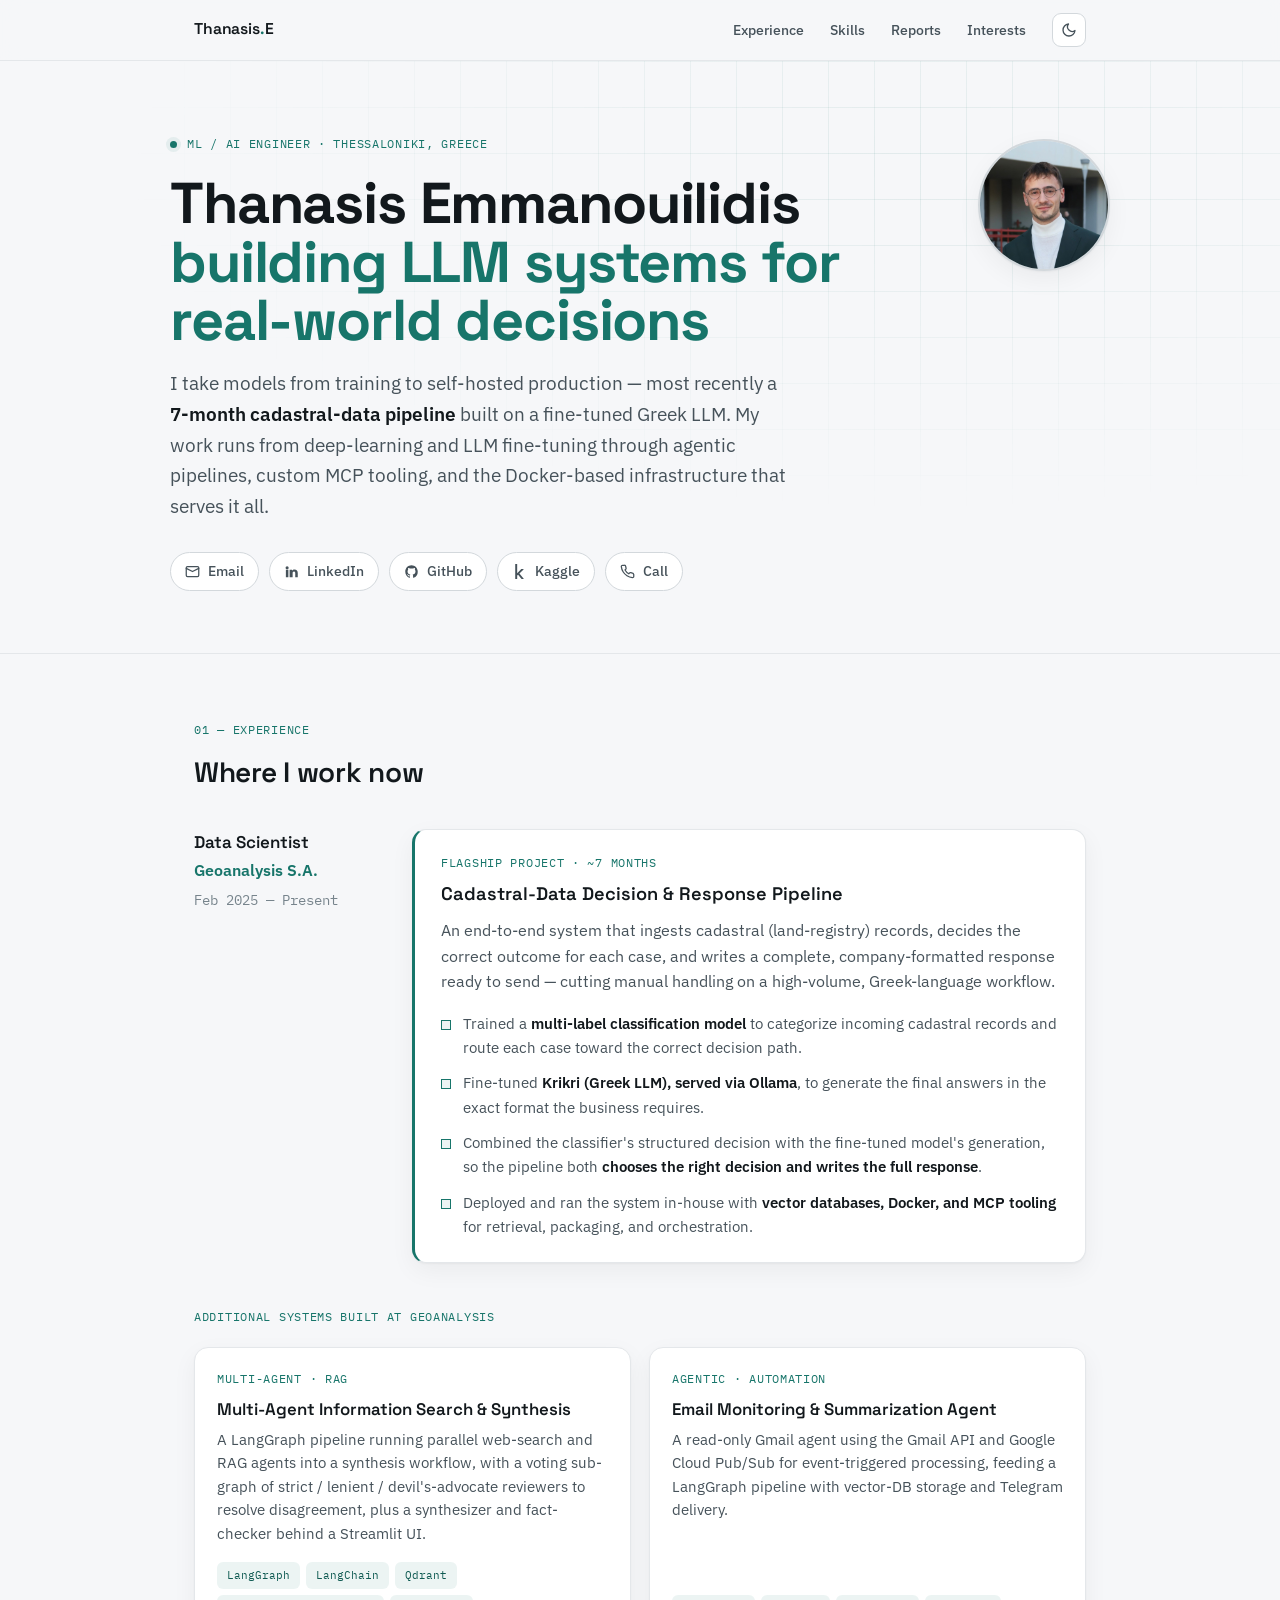
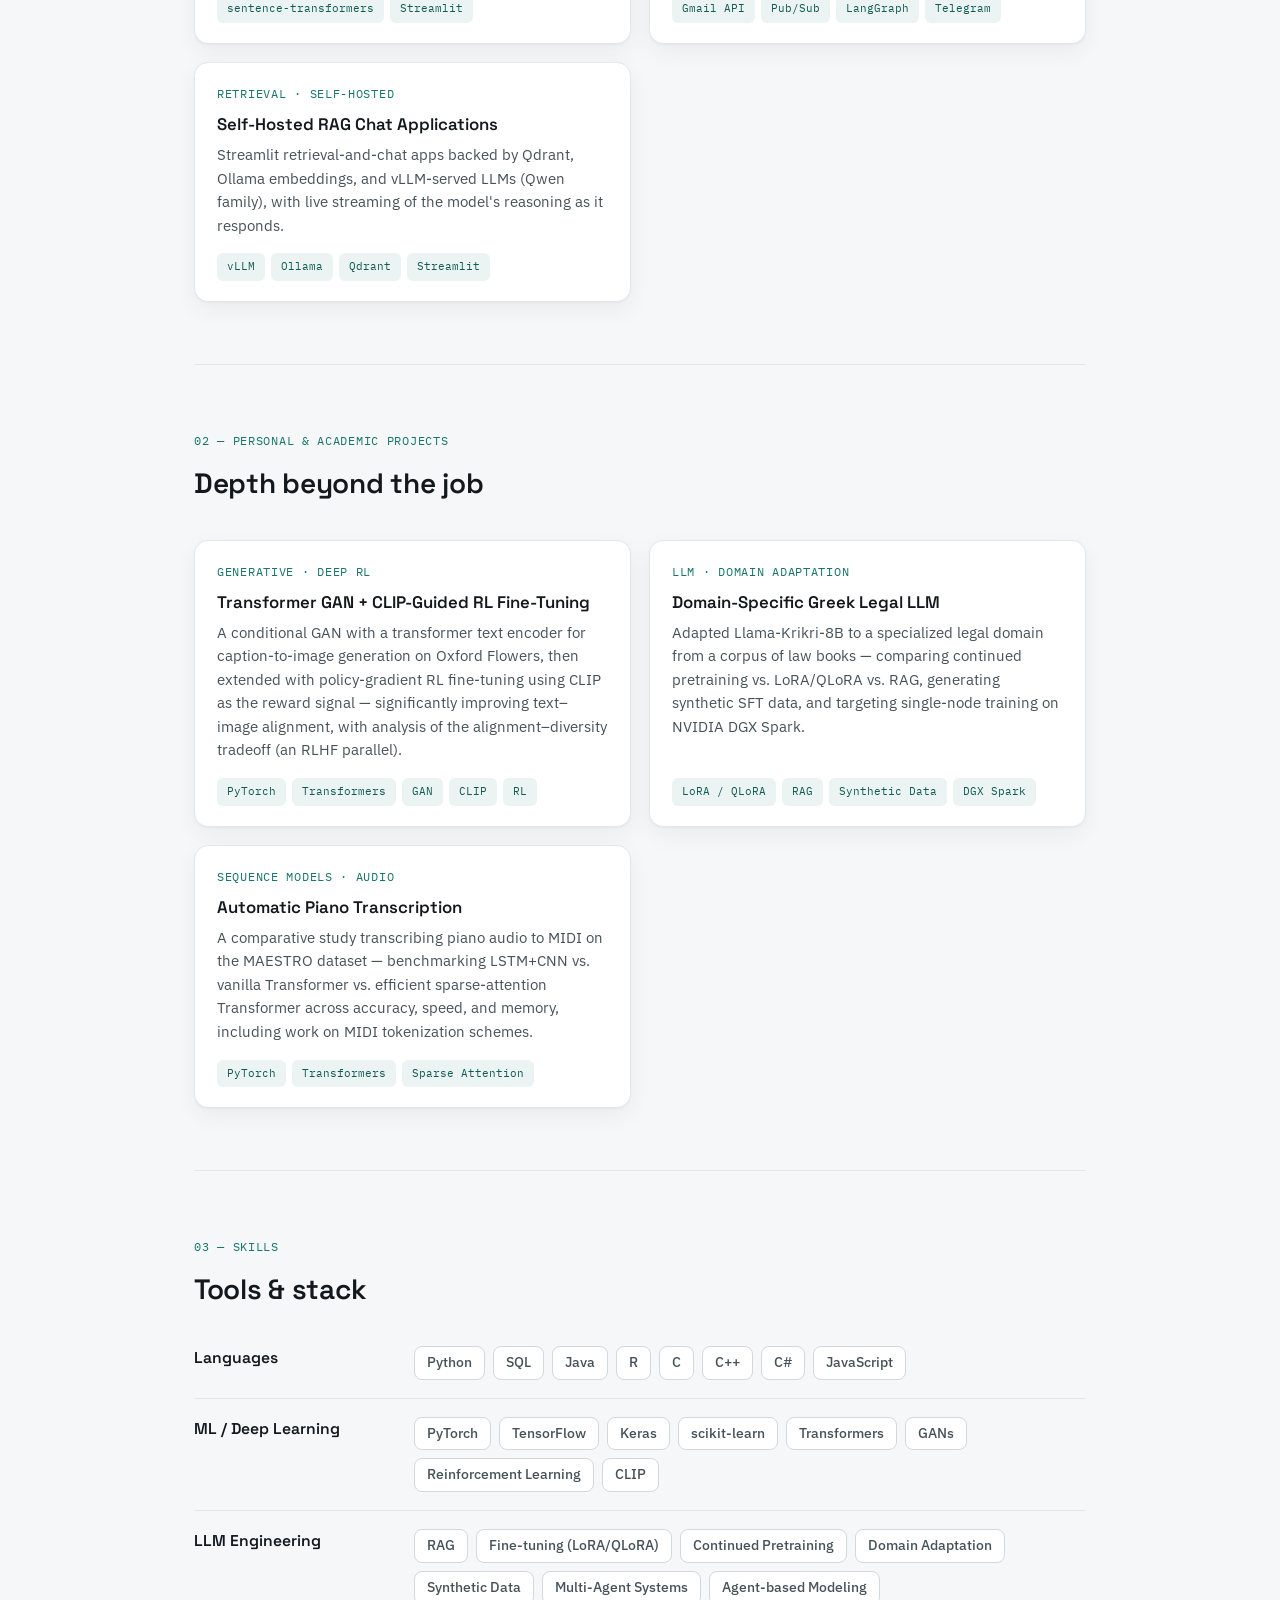
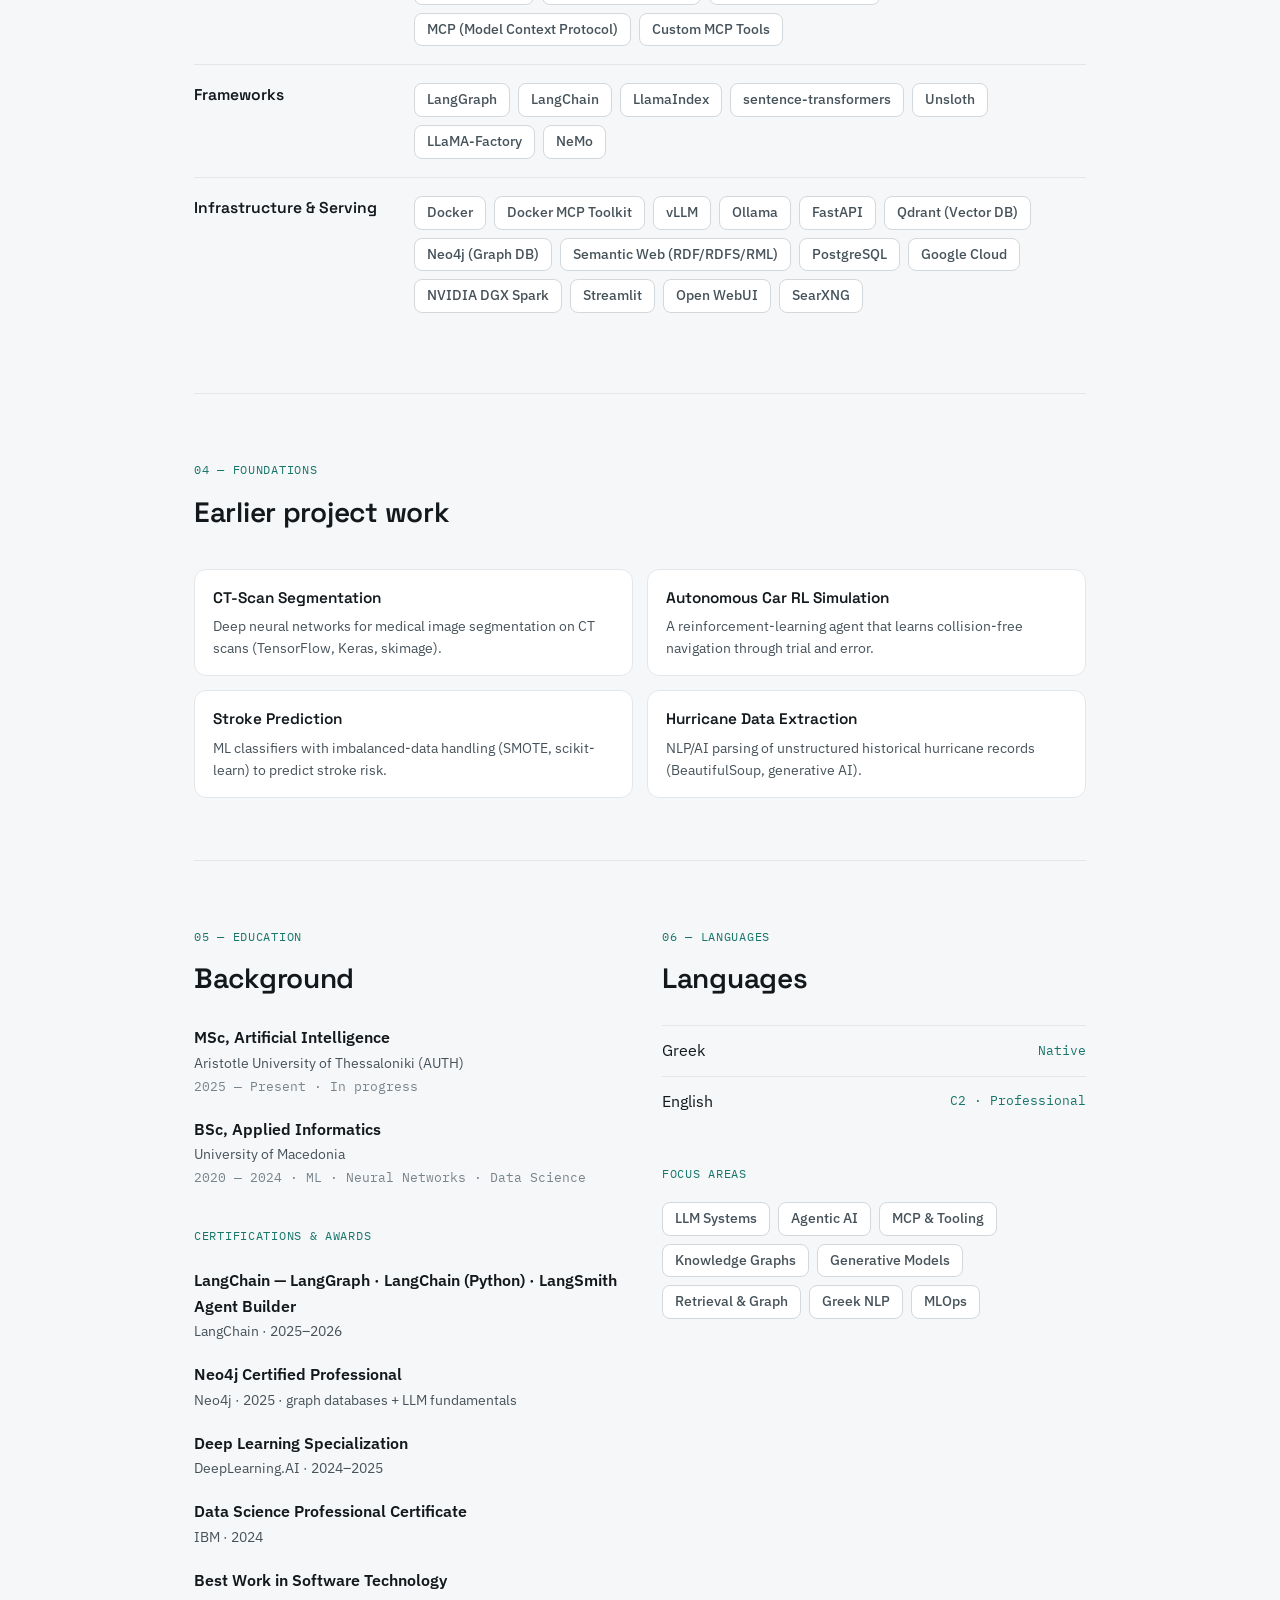
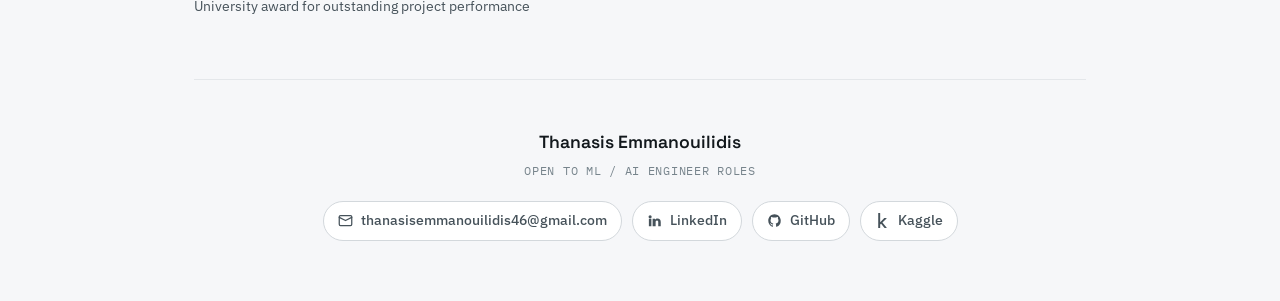
==== commit a0e37083: "Add two servings" ====
--- a/index.html
+++ b/index.html
@@ -188,7 +188,7 @@
       <div class="skill-group">
         <div class="g-name">Infrastructure &amp; Serving</div>
         <div class="skill-list">
-          <span class="skill">Docker</span><span class="skill">Docker MCP Toolkit</span><span class="skill">vLLM</span><span class="skill">Ollama</span><span class="skill">FastAPI</span><span class="skill">Qdrant (Vector DB)</span><span class="skill">Neo4j (Graph DB)</span><span class="skill">Semantic Web (RDF/RDFS/RML)</span><span class="skill">PostgreSQL</span><span class="skill">Google Cloud</span><span class="skill">NVIDIA DGX Spark</span><span class="skill">Streamlit</span>
+          <span class="skill">Docker</span><span class="skill">Docker MCP Toolkit</span><span class="skill">vLLM</span><span class="skill">Ollama</span><span class="skill">FastAPI</span><span class="skill">Qdrant (Vector DB)</span><span class="skill">Neo4j (Graph DB)</span><span class="skill">Semantic Web (RDF/RDFS/RML)</span><span class="skill">PostgreSQL</span><span class="skill">Google Cloud</span><span class="skill">NVIDIA DGX Spark</span><span class="skill">Streamlit</span><span class="skill">Open WebUI</span><span class="skill">SearXNG</span>
         </div>
       </div>
     </div>
--- a/styles.css
+++ b/styles.css
@@ -310,18 +310,28 @@
   .interest-grid { display: grid; grid-template-columns: repeat(2, 1fr); gap: 18px; }
   @media (max-width: 620px) { .interest-grid { grid-template-columns: 1fr; } }
   .interest {
+    display: flex; align-items: center; gap: 15px;
     background: var(--bg-panel); border: 1px solid var(--line); border-radius: var(--radius);
-    padding: 24px; box-shadow: var(--shadow); transition: transform 0.22s ease, border-color 0.22s ease;
+    padding: 18px 20px; box-shadow: var(--shadow); transition: transform 0.22s ease, border-color 0.22s ease;
   }
   .interest:hover { transform: translateY(-3px); border-color: var(--accent); }
   .icon-badge {
     width: 46px; height: 46px; border-radius: 13px; display: flex; align-items: center; justify-content: center;
-    background: var(--accent-wash); color: var(--accent); margin-bottom: 14px;
+    background: var(--accent-wash); color: var(--accent); flex: none;
   }
   .icon-badge svg { width: 23px; height: 23px; }
-  .interest h3 { font-family: "Space Grotesk", sans-serif; font-size: 1.08rem; font-weight: 600; margin: 0 0 6px; }
-  .interest p { color: var(--ink-soft); font-size: 0.92rem; margin: 0; }
+  .interest h3 { font-family: "Space Grotesk", sans-serif; font-size: 1.06rem; font-weight: 600; margin: 0; }
+  .interest .yrs { color: var(--ink-faint); font-family: "IBM Plex Mono", monospace; font-size: 0.78rem; }
 
   .prose { color: var(--ink-soft); max-width: 680px; }
   .prose p { margin: 0 0 16px; }
   .prose p:last-child { margin-bottom: 0; }
+
+  /* Soft-skill tags on interest cards */
+  .soft-tags { display: flex; flex-wrap: wrap; gap: 6px; margin-top: 14px; }
+  .soft-tag {
+    font-family: "IBM Plex Mono", monospace; font-size: 0.68rem;
+    letter-spacing: 0.03em; padding: 4px 9px; border-radius: 6px;
+    background: var(--accent-wash); color: var(--accent-strong);
+  }
+  html[data-theme="dark"] .soft-tag { color: var(--accent); }
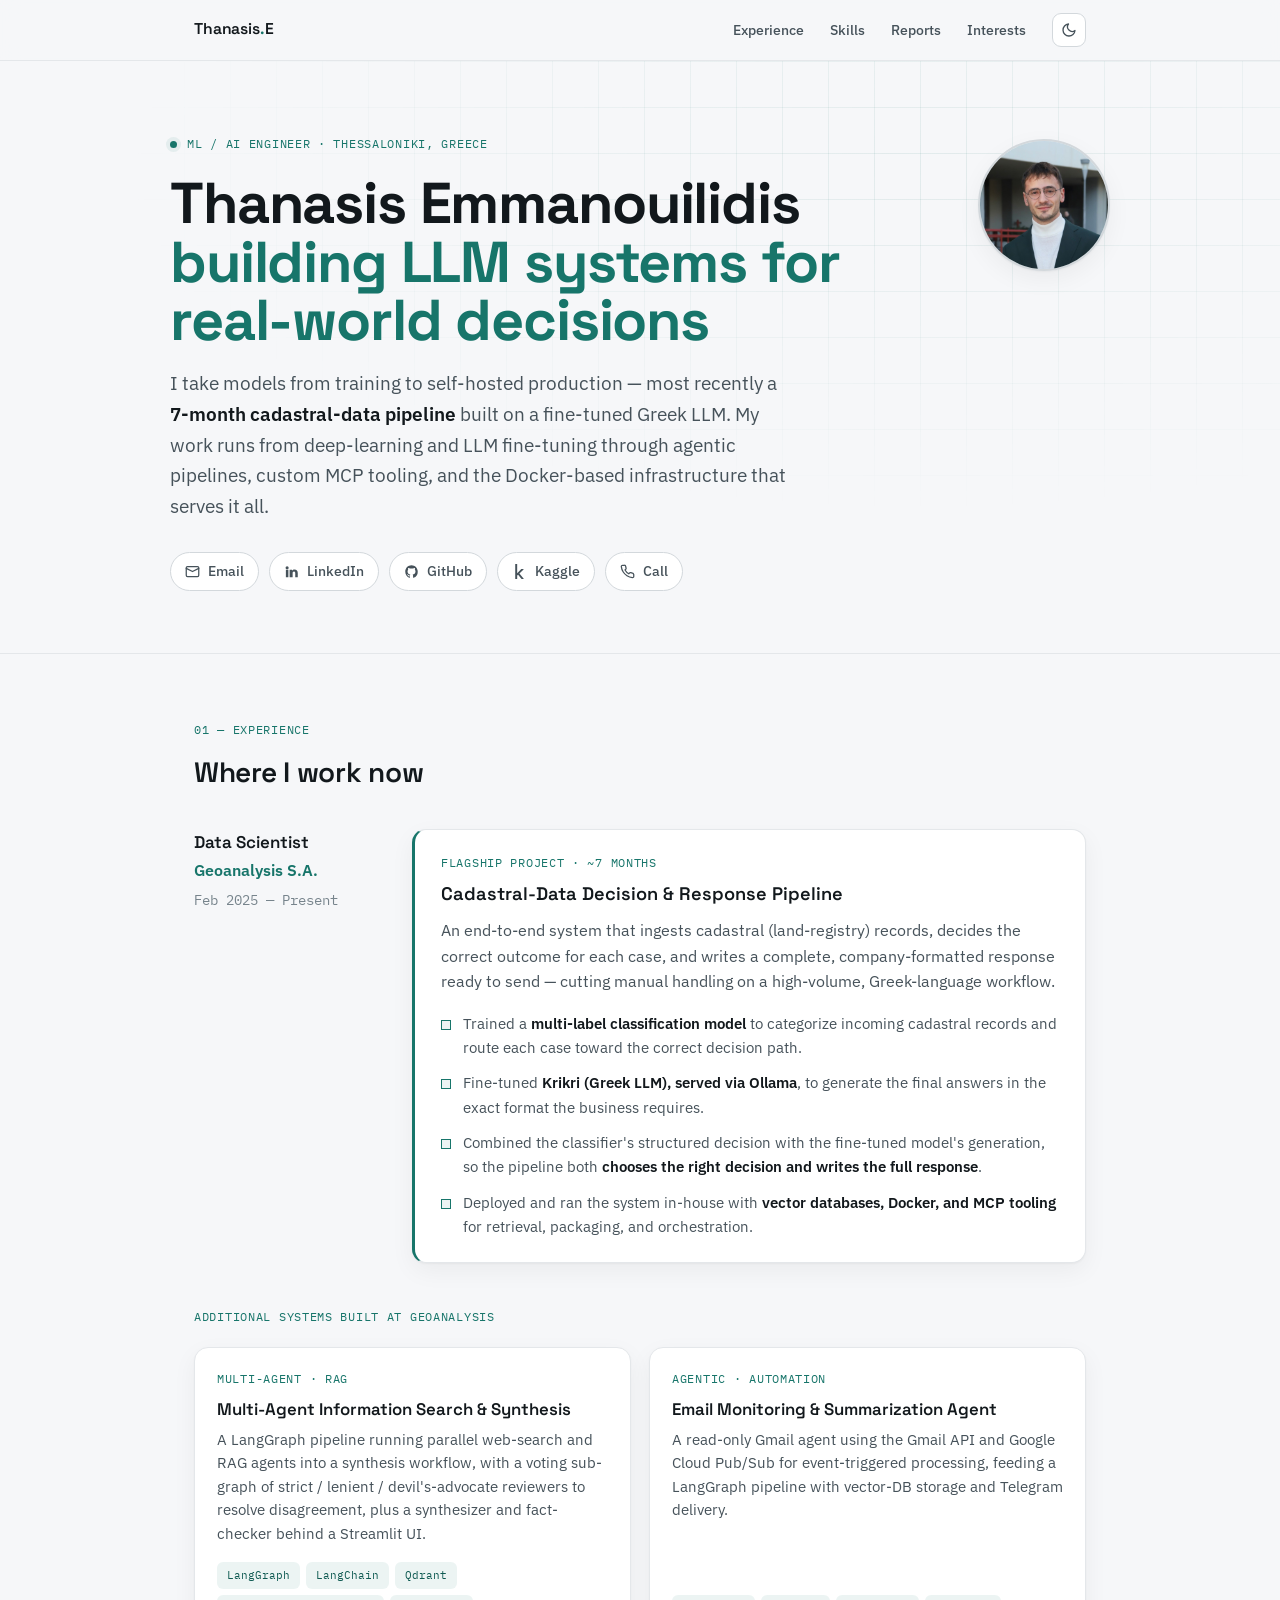
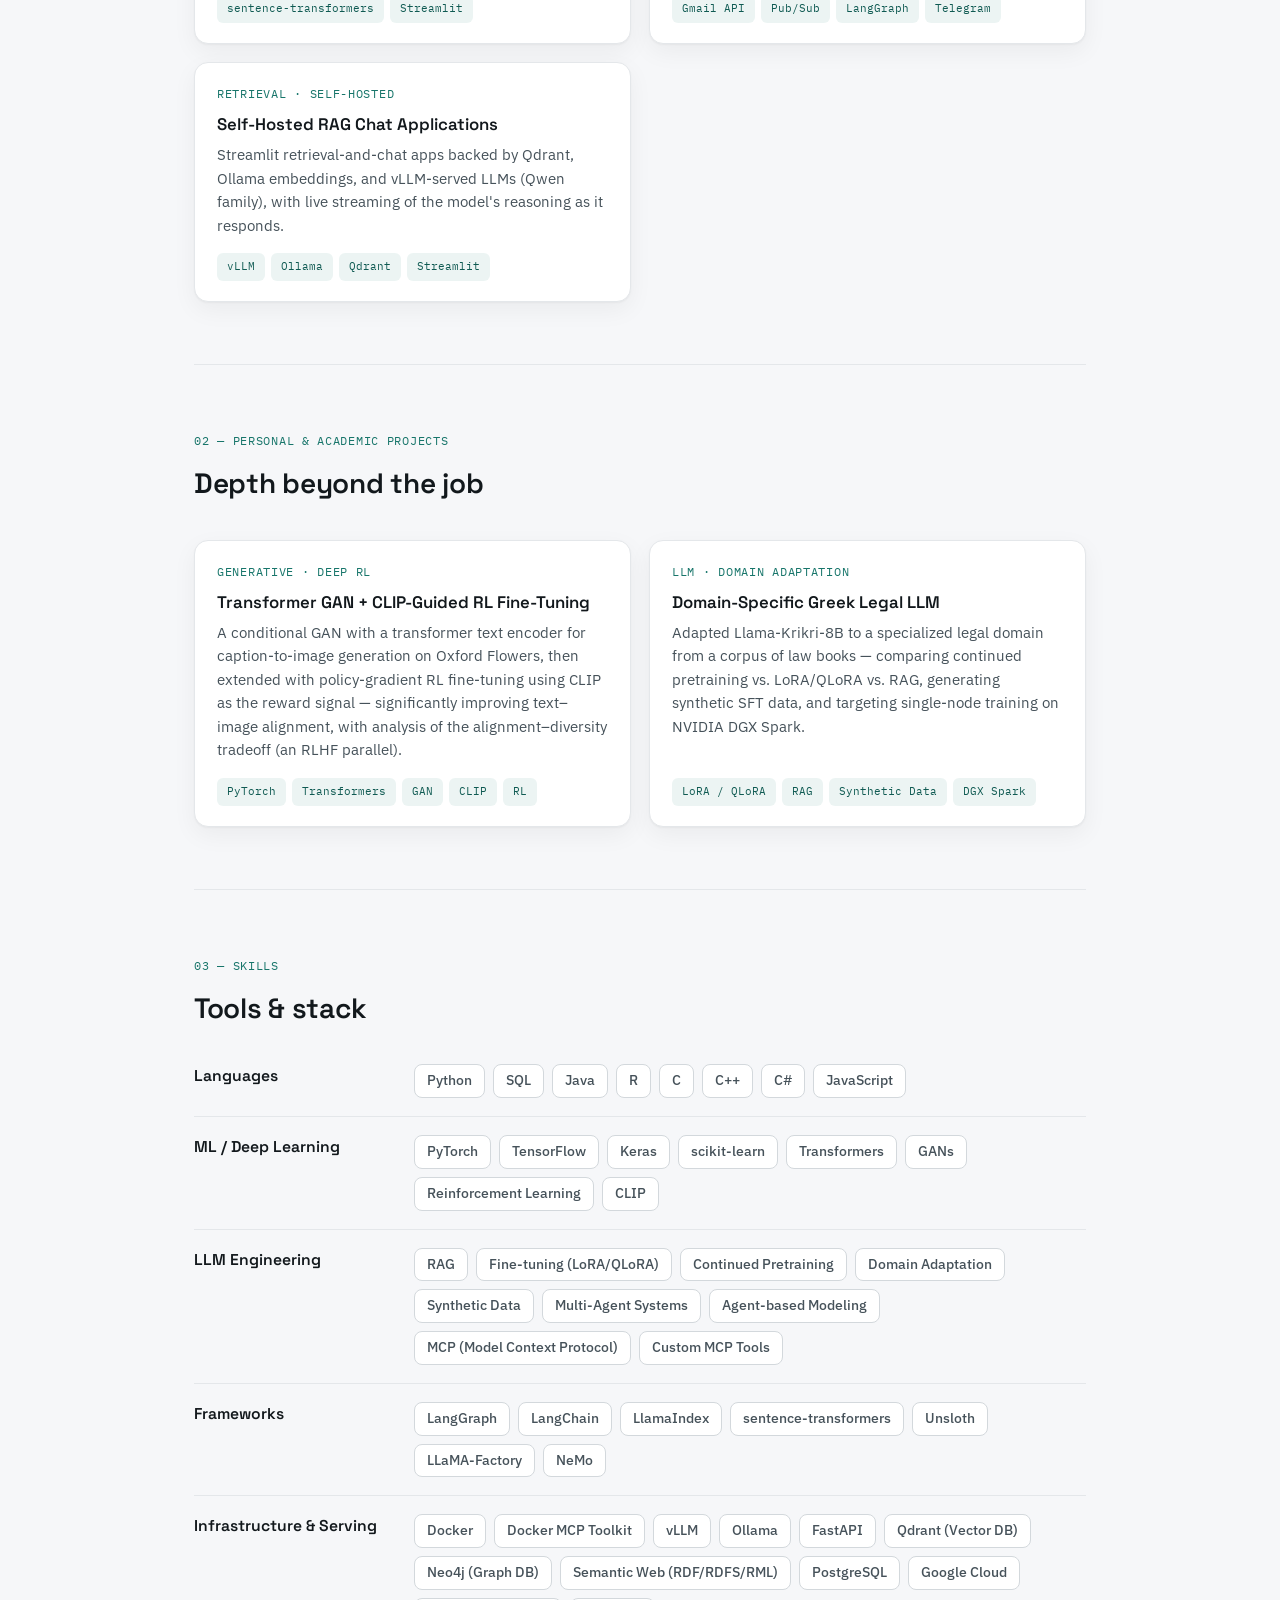
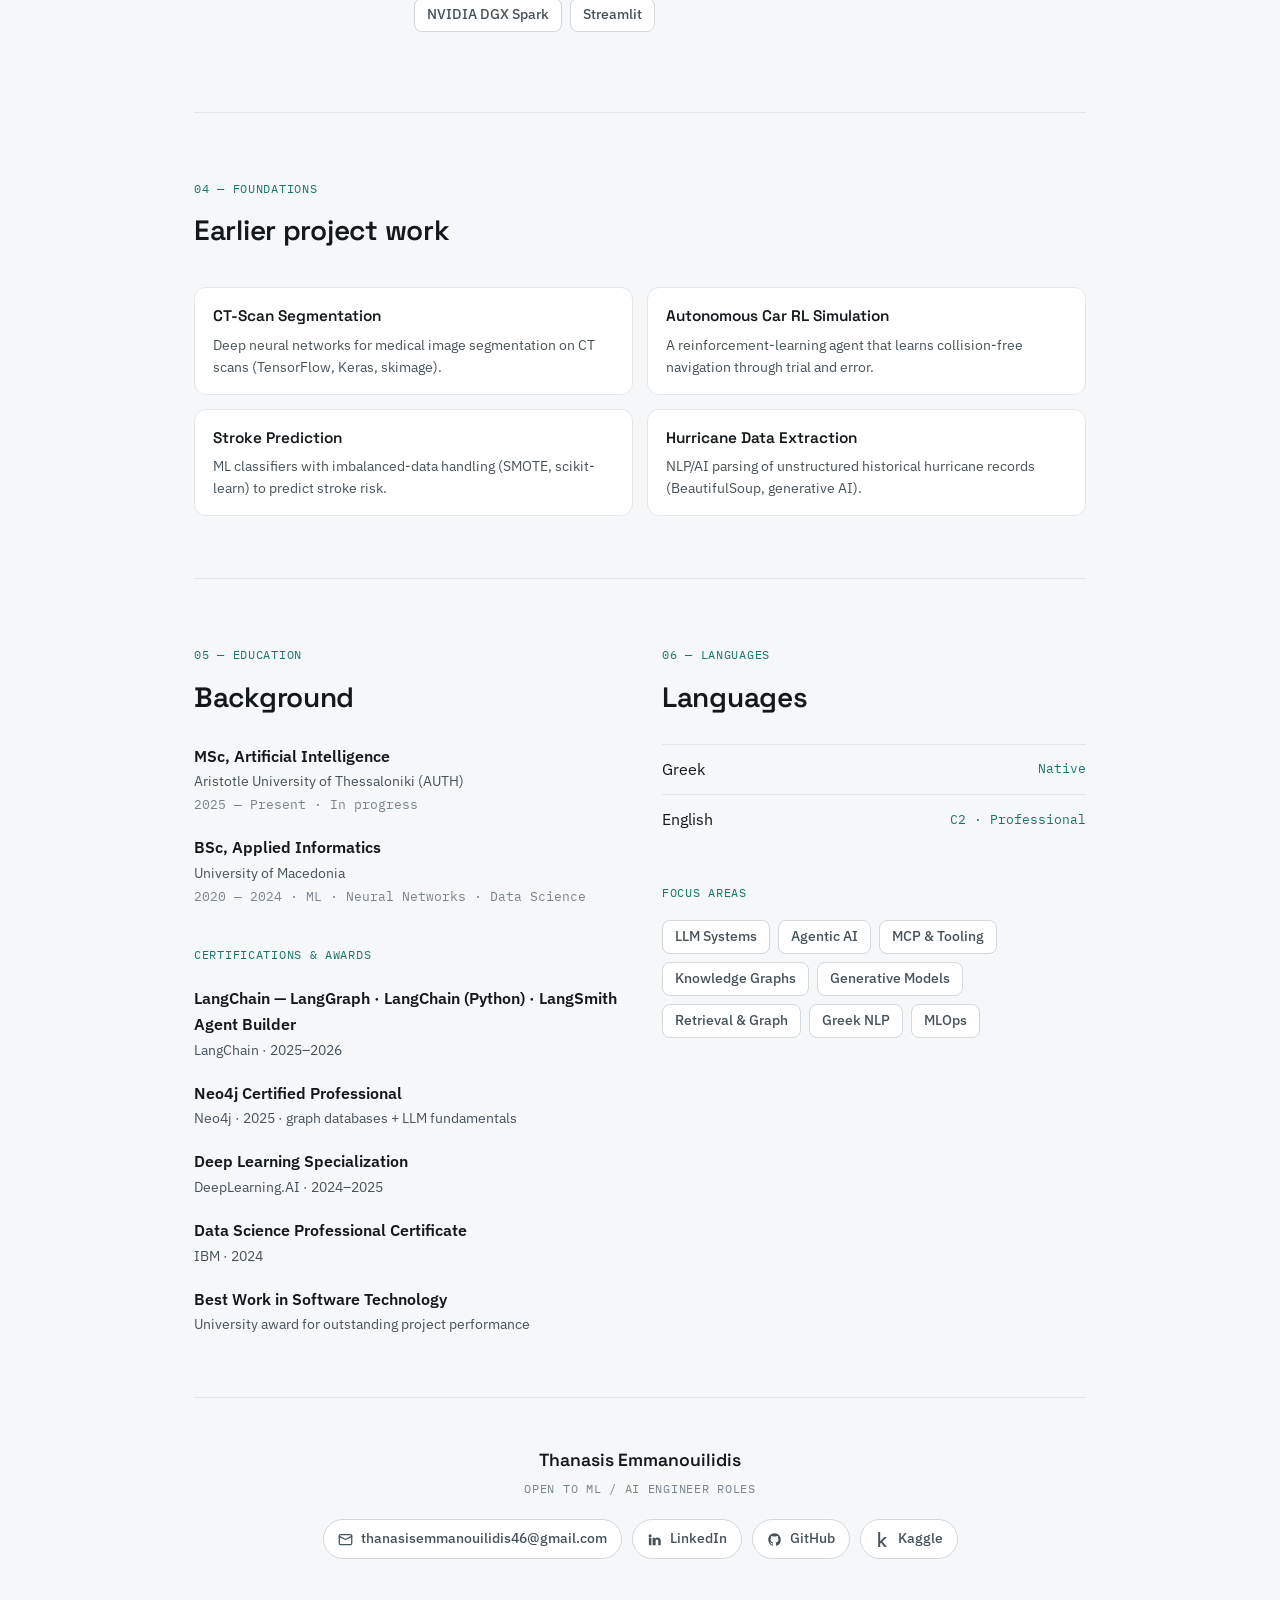
==== commit 81775321: "Remove Automatic Piano Transcription article Removed the Automatic Piano Transcription article and a" ====
--- a/index.html
+++ b/index.html
@@ -144,13 +144,6 @@
         <div class="tags"><span class="tag">LoRA / QLoRA</span><span class="tag">RAG</span><span class="tag">Synthetic Data</span><span class="tag">DGX Spark</span></div>
       </article>
 
-      <article class="card reveal">
-        <span class="mono">Sequence Models · Audio</span>
-        <h3>Automatic Piano Transcription</h3>
-        <p>A comparative study transcribing piano audio to MIDI on the MAESTRO dataset — benchmarking LSTM+CNN vs. vanilla Transformer vs. efficient sparse-attention Transformer across accuracy, speed, and memory, including work on MIDI tokenization schemes.</p>
-        <div class="tags"><span class="tag">PyTorch</span><span class="tag">Transformers</span><span class="tag">Sparse Attention</span></div>
-      </article>
-
     </div>
   </section>
 
@@ -188,7 +181,7 @@
       <div class="skill-group">
         <div class="g-name">Infrastructure &amp; Serving</div>
         <div class="skill-list">
-          <span class="skill">Docker</span><span class="skill">Docker MCP Toolkit</span><span class="skill">vLLM</span><span class="skill">Ollama</span><span class="skill">FastAPI</span><span class="skill">Qdrant (Vector DB)</span><span class="skill">Neo4j (Graph DB)</span><span class="skill">Semantic Web (RDF/RDFS/RML)</span><span class="skill">PostgreSQL</span><span class="skill">Google Cloud</span><span class="skill">NVIDIA DGX Spark</span><span class="skill">Streamlit</span><span class="skill">Open WebUI</span><span class="skill">SearXNG</span>
+          <span class="skill">Docker</span><span class="skill">Docker MCP Toolkit</span><span class="skill">vLLM</span><span class="skill">Ollama</span><span class="skill">FastAPI</span><span class="skill">Qdrant (Vector DB)</span><span class="skill">Neo4j (Graph DB)</span><span class="skill">Semantic Web (RDF/RDFS/RML)</span><span class="skill">PostgreSQL</span><span class="skill">Google Cloud</span><span class="skill">NVIDIA DGX Spark</span><span class="skill">Streamlit</span>
         </div>
       </div>
     </div>
